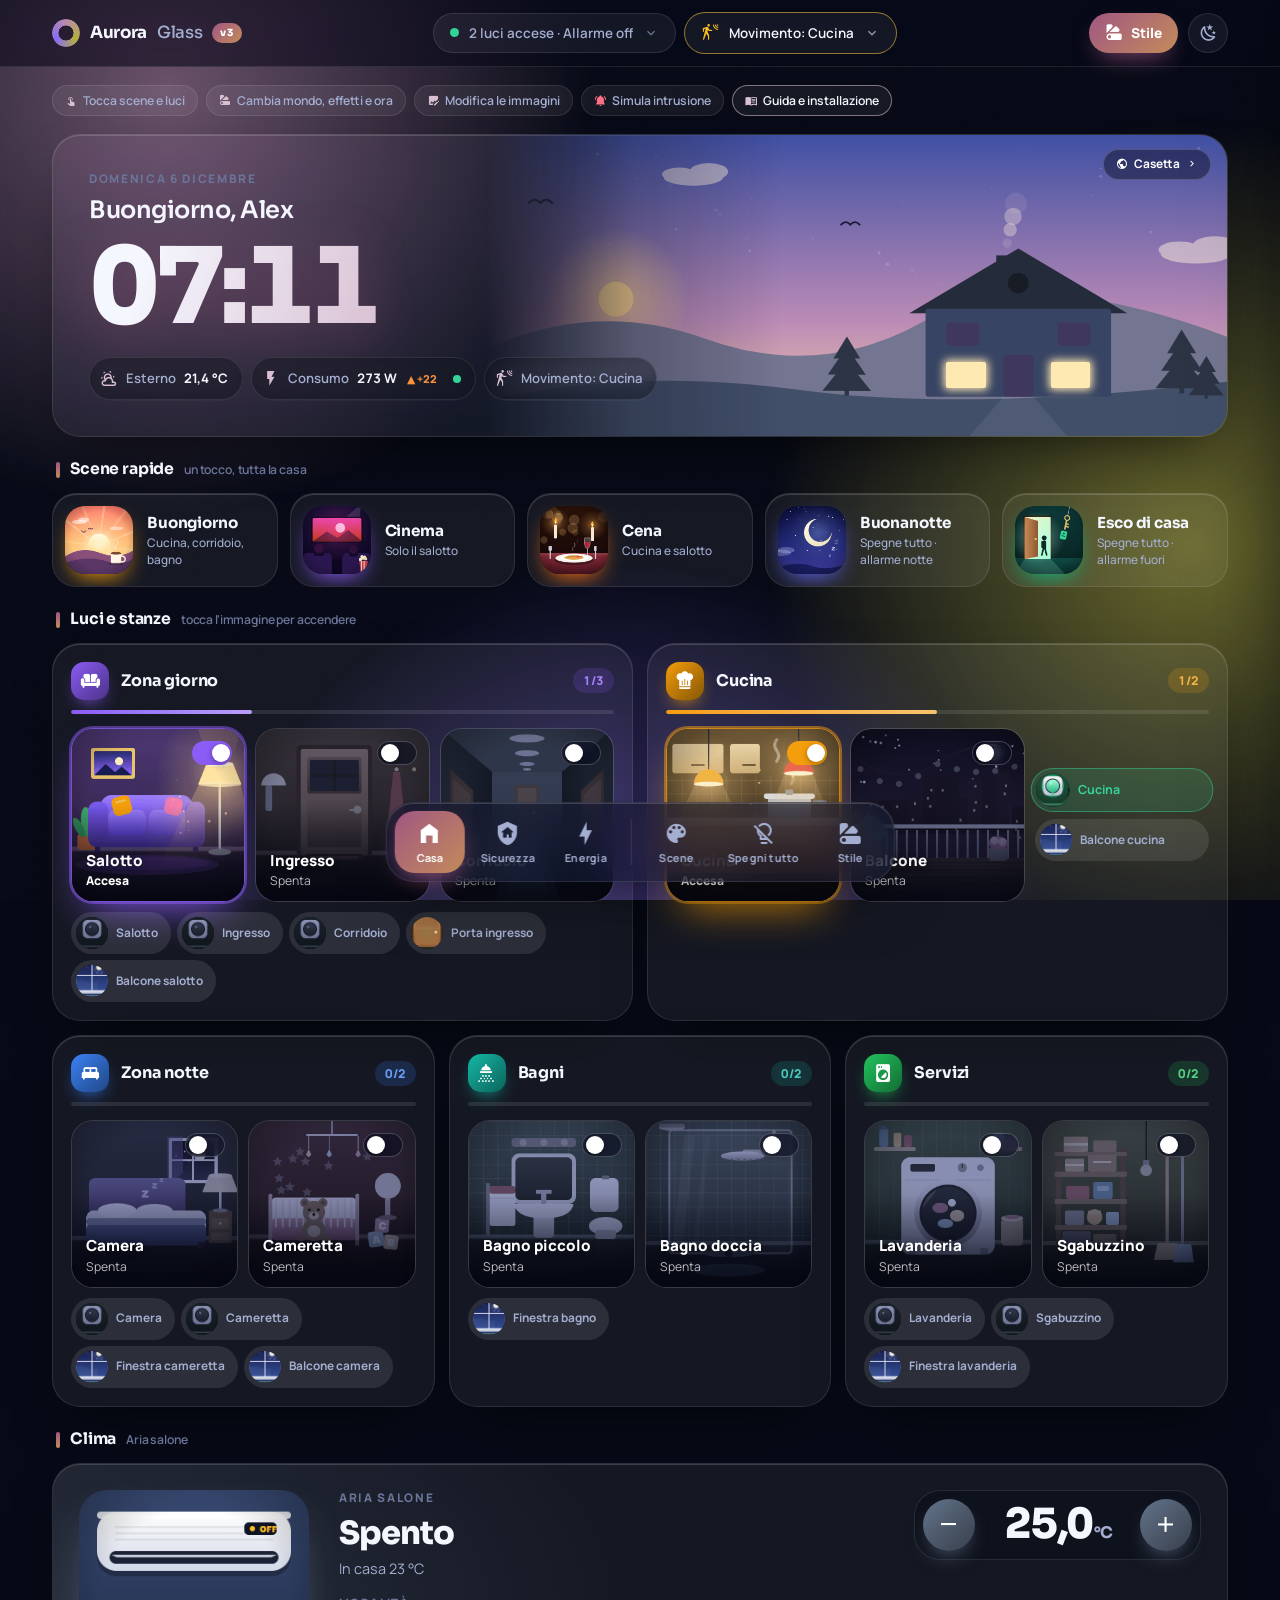
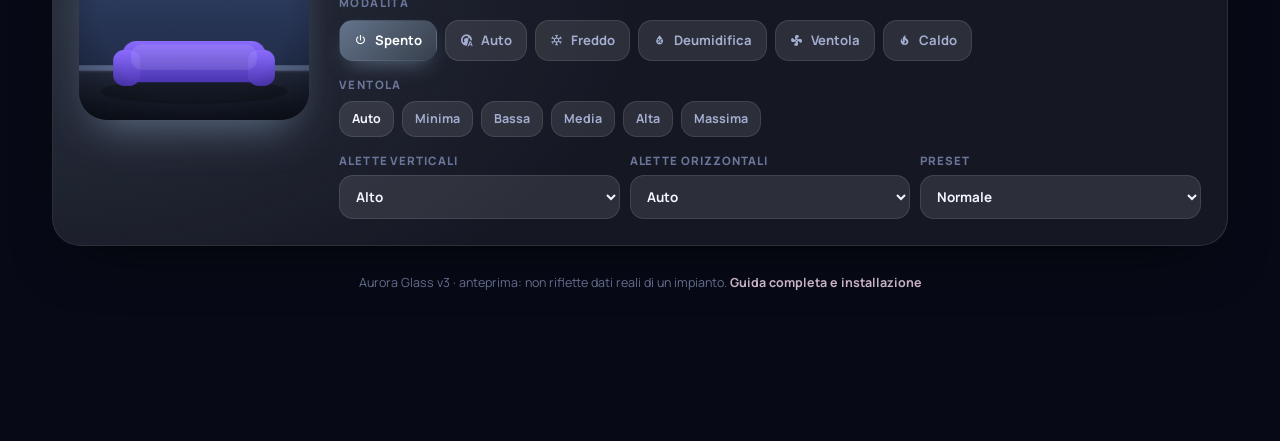
==== src/index.html @ a8429f17 "3.4.0: barra in alto da toccare per luci accese e movimento - "N luci accese" apre l'elenco delle lu" ====
<!doctype html>
<html lang="it" data-theme="dark" data-alarm="off" data-btn="img">
<head>
<meta charset="utf-8">
<meta name="viewport" content="width=device-width, initial-scale=1, viewport-fit=cover">
<title>Aurora Glass v3</title>
<meta name="description" content="Aurora Glass v3: 10 mondi animati, effetti meteo, pulsanti fatti di immagini e GIF che puoi cambiare.">
<link rel="stylesheet" href="assets/fonts/fonts.css">
<link rel="stylesheet" href="assets/fonts/mdi.css">
<style>
/* ==========================================================================
   AURORA GLASS v3 — "Cielo vivo"
   I colori di tutta l'interfaccia vengono dalla palette dell'ora del giorno
   (js/mondi-base.js). I token sono registrati con @property per scivolare.
   ========================================================================== */
@property --b1 { syntax: '<color>'; inherits: true; initial-value: #7C5CFF; }
@property --b2 { syntax: '<color>'; inherits: true; initial-value: #3B82F6; }
@property --b3 { syntax: '<color>'; inherits: true; initial-value: #22D3EE; }
@property --a1 { syntax: '<color>'; inherits: true; initial-value: #7C5CFF; }
@property --a2 { syntax: '<color>'; inherits: true; initial-value: #D946EF; }
@property --win { syntax: '<color>'; inherits: true; initial-value: #FFD27A; }

:root {
  --ease: cubic-bezier(.16, 1, .3, 1);
  --spring: cubic-bezier(.34, 1.56, .64, 1);
  --font-display: 'Sora', 'Manrope', system-ui, sans-serif;
  --font-ui: 'Manrope', system-ui, -apple-system, 'Segoe UI', sans-serif;
  --ok: #34D399; --warn: #FBBF24; --danger: #FB7185;
  --b1: #7C5CFF; --b2: #3B82F6; --b3: #22D3EE; --a1: #7C5CFF; --a2: #D946EF; --win: #FFD27A;
  transition: --b1 1.6s ease, --b2 1.6s ease, --b3 1.6s ease, --a1 1.6s ease, --a2 1.6s ease, --win 1.6s ease;
  color-scheme: dark;
  --bg: #070A16;
  --surface: rgba(255,255,255,.06);
  --surface-2: rgba(255,255,255,.10);
  --surface-solid: #12172D;
  --border: rgba(255,255,255,.10);
  --hi: rgba(255,255,255,.16);
  --text: #F5F7FF; --dim: #A3AED0; --faint: #6B7599;
  --acc-text: color-mix(in srgb, var(--b1) 55%, #fff);
  --blob-o: .55;
  --shadow: 0 24px 60px -26px rgba(0,0,0,.75);
}
:root[data-theme="light"] {
  color-scheme: light;
  --bg: #EDF0FA;
  --surface: rgba(255,255,255,.68); --surface-2: rgba(20,25,60,.07); --surface-solid: #FFFFFF;
  --border: rgba(20,25,60,.10); --hi: rgba(255,255,255,.95);
  --text: #141838; --dim: #55608A; --faint: #8E97B8;
  --acc-text: color-mix(in srgb, var(--a1) 85%, #000);
  --blob-o: .38;
  --shadow: 0 24px 50px -28px rgba(30,40,90,.38);
  --ok: #059669; --warn: #B45309; --danger: #E11D48;
}
:root[data-alarm="alarm"] { --b1: #F43F5E !important; --b2: #EF4444 !important; --b3: #FB923C !important; --a1: #E11D48 !important; --a2: #F97316 !important; }

* { box-sizing: border-box; }
html { scroll-behavior: smooth; }
body { margin: 0; min-height: 100vh; background: var(--bg); color: var(--text); font-family: var(--font-ui); font-size: 16px; line-height: 1.4; -webkit-font-smoothing: antialiased; overflow-x: hidden; }
button { font: inherit; color: inherit; }
.shell { position: relative; isolation: isolate; min-height: var(--shell-min, 100vh); color: var(--text); font-family: var(--font-ui); font-size: 16px; line-height: 1.4; -webkit-font-smoothing: antialiased; }
.scroll { position: var(--sp, static); inset: 0; overflow: var(--so, visible); scroll-behavior: smooth; }
i.mdi { font-style: normal; }
img { -webkit-user-drag: none; user-select: none; }
[hidden] { display: none !important; }
:focus-visible { outline: 2px solid var(--acc-text); outline-offset: 3px; border-radius: 12px; }

/* ---------- sfondo vivo ---------- */
.bg { position: var(--lp, fixed); inset: 0; z-index: -3; overflow: hidden; background: var(--bg); }
.bg i { position: absolute; width: 74vmax; height: 74vmax; border-radius: 50%; opacity: var(--blob-o); will-change: transform; }
.bg .o1 { left: -24vmax; top: -30vmax; background: radial-gradient(circle, var(--b1), transparent 64%); animation: drift1 30s ease-in-out infinite alternate; }
.bg .o2 { right: -30vmax; top: 8vh; background: radial-gradient(circle, var(--b2), transparent 64%); animation: drift2 38s ease-in-out infinite alternate; }
.bg .o3 { left: 12vw; bottom: -44vmax; background: radial-gradient(circle, var(--b3), transparent 64%); animation: drift3 44s ease-in-out infinite alternate; }
@keyframes drift1 { to { transform: translate(14vw, 12vh) scale(1.15); } }
@keyframes drift2 { to { transform: translate(-16vw, 14vh) scale(.9); } }
@keyframes drift3 { to { transform: translate(18vw, -10vh) scale(1.2); } }
.grain { position: var(--lp, fixed); inset: 0; z-index: -1; pointer-events: none; opacity: .08; mix-blend-mode: overlay; background-image: url("data:image/svg+xml;utf8,<svg xmlns='http://www.w3.org/2000/svg' width='160' height='160'><filter id='n'><feTurbulence type='fractalNoise' baseFrequency='.9' numOctaves='2' stitchTiles='stitch'/></filter><rect width='100%' height='100%' filter='url(%23n)'/></svg>"); }
.fx-page { position: var(--lp, fixed); inset: 0; width: 100%; height: 100%; z-index: -2; pointer-events: none; }
:root[data-theme="light"] .fx-page { filter: drop-shadow(0 0 1.5px rgba(30,50,110,.55)); }
.vignette { position: var(--lp, fixed); inset: 0; z-index: 40; pointer-events: none; background: rgba(214,228,255, calc(var(--flash, 0) * .28)); box-shadow: inset 0 0 0 0 transparent; }
:root[data-alarm="alarm"] .vignette { animation: vig 1.1s ease-in-out infinite; }
@keyframes vig { 0%, 100% { box-shadow: inset 0 0 120px 10px rgba(244,63,94,.0); } 50% { box-shadow: inset 0 0 160px 24px rgba(244,63,94,.38); } }

/* ---------- barra superiore ---------- */
.wrap { width: min(1240px, 100%); margin: 0 auto; padding: 0 clamp(14px, 3vw, 32px); }
.topbar { position: sticky; top: 0; z-index: 30; background: color-mix(in srgb, var(--bg) 58%, transparent); backdrop-filter: blur(16px) saturate(1.5); -webkit-backdrop-filter: blur(16px) saturate(1.5); border-bottom: 1px solid var(--border); }
.topbar .wrap { display: flex; align-items: center; gap: 12px; height: 66px; }
.brand { display: flex; align-items: center; gap: 10px; font-family: var(--font-display); font-weight: 700; letter-spacing: -.02em; font-size: 1.05rem; white-space: nowrap; }
.brand em { font-style: normal; font-weight: 500; color: var(--dim); }
.logo { width: 28px; height: 28px; border-radius: 50%; background: conic-gradient(from 0deg, var(--b1), var(--b2), var(--b3), var(--b1)); -webkit-mask: radial-gradient(farthest-side, transparent 52%, #000 55%); mask: radial-gradient(farthest-side, transparent 52%, #000 55%); animation: spin 7s linear infinite; }
@keyframes spin { to { transform: rotate(360deg); } }
.ver { font-size: .62rem; font-weight: 800; letter-spacing: .08em; color: #fff; padding: 3px 8px; border-radius: 99px; background: linear-gradient(135deg, var(--a1), var(--a2)); }
.status { margin: 0 auto; display: flex; align-items: center; gap: 10px; padding: 8px 16px; border-radius: 99px; background: var(--surface); border: 1px solid var(--border); font-size: .84rem; font-weight: 600; color: var(--dim); min-width: 0; }
.status span#status-text { overflow: hidden; text-overflow: ellipsis; white-space: nowrap; }
/* luci accese e movimento: due pulsanti che aprono una finestra con l'elenco */
.status-row { margin: 0 auto; display: flex; align-items: center; gap: 8px; min-width: 0; }
.status-row .status { margin: 0; cursor: pointer; font: inherit; font-size: .84rem; font-weight: 600; color: var(--dim); transition: color .2s, border-color .2s, background .2s, transform .35s var(--spring); }
.status-row .status:hover { color: var(--text); border-color: var(--acc-text); transform: translateY(-1px); }
.status-row .status[aria-expanded="true"] { color: var(--text); border-color: var(--acc-text); background: var(--surface-2); }
.status-row .status span { overflow: hidden; text-overflow: ellipsis; white-space: nowrap; }
.status .st-ico { display: none; font-size: 1.1rem; color: var(--acc-text); }
.status .st-chev { flex: none; font-size: 1rem; opacity: .6; transition: transform .3s var(--ease); }
.status[aria-expanded="true"] .st-chev { transform: rotate(180deg); }
.status .st-count { display: none; min-width: 20px; height: 20px; padding: 0 6px; border-radius: 99px; place-items: center; font-size: .75rem; font-weight: 800; color: #fff; background: linear-gradient(135deg, var(--a1), var(--a2)); }
.st-motion .st-ico { display: inline-flex; }
.st-motion.st-on { border-color: color-mix(in srgb, var(--warn) 50%, var(--border)); color: var(--text); }
.st-motion.st-on .st-ico { color: var(--warn); animation: wiggle 2.4s ease-in-out infinite; }
.st-motion.st-on .st-count { background: var(--warn); color: #1b1300; }
.st-pop { position: absolute; top: calc(100% + 8px); left: 12px; z-index: 45; width: min(380px, calc(100% - 24px)); max-height: min(70vh, 540px); overflow: auto; padding: 14px; border-radius: 24px; background: color-mix(in srgb, var(--surface-solid) 94%, transparent); border: 1px solid var(--border); box-shadow: var(--shadow), inset 0 1px 0 var(--hi); backdrop-filter: blur(18px) saturate(1.4); -webkit-backdrop-filter: blur(18px) saturate(1.4); animation: rise .35s var(--ease) both; }
.st-pop-head { display: flex; align-items: flex-start; justify-content: space-between; gap: 10px; margin: 2px 2px 12px 4px; }
.st-pop-head h3 { margin: 0; font-family: var(--font-display); font-size: 1rem; letter-spacing: -.01em; }
.st-pop-head small { display: block; margin-top: 2px; color: var(--dim); font-size: .78rem; font-weight: 600; }
.st-pop-head .icon-btn { width: 34px; height: 34px; font-size: 1rem; flex: none; }
.st-list { display: grid; gap: 8px; }
.st-item { display: flex; align-items: center; gap: 12px; width: 100%; padding: 8px 8px 8px 8px; border-radius: 18px; border: 1px solid var(--border); background: var(--surface); color: var(--text); font: inherit; text-align: left; cursor: pointer; transition: transform .35s var(--spring), border-color .2s, background .2s, opacity .3s ease; animation: rise .4s var(--ease) both; animation-delay: calc(var(--i, 0) * 45ms); }
.st-item:hover { transform: translateX(3px); border-color: var(--acc-text); }
.st-still .st-item { animation: none; }
.st-item.going { opacity: 0; transform: translateX(28px) scale(.96); pointer-events: none; }
.st-thumb { flex: none; width: 46px; height: 46px; border-radius: 14px; object-fit: cover; box-shadow: 0 8px 18px -10px rgba(0,0,0,.7); }
.st-txt { min-width: 0; flex: 1; }
.st-txt b { display: block; font-size: .9rem; font-weight: 700; overflow: hidden; text-overflow: ellipsis; white-space: nowrap; }
.st-txt small { display: block; margin-top: 1px; color: var(--dim); font-size: .76rem; font-weight: 600; }
.st-act { flex: none; width: 38px; height: 38px; border-radius: 50%; display: grid; place-items: center; font-size: 1.2rem; color: #fff; background: linear-gradient(135deg, var(--a1), var(--a2)); box-shadow: 0 8px 18px -8px var(--a1); transition: transform .3s var(--spring); }
.st-item:hover .st-act { transform: scale(1.1) rotate(-12deg); }
.st-mdot { flex: none; width: 12px; height: 12px; margin: 0 8px 0 6px; border-radius: 50%; background: var(--faint); }
.st-item.on { border-color: color-mix(in srgb, var(--warn) 55%, var(--border)); background: color-mix(in srgb, var(--warn) 12%, var(--surface)); }
.st-item.on .st-mdot { background: var(--warn); animation: st-ping 1.4s ease-out infinite; }
@keyframes st-ping { 0% { box-shadow: 0 0 0 0 color-mix(in srgb, var(--warn) 65%, transparent); } 100% { box-shadow: 0 0 0 10px transparent; } }
.st-item.na { opacity: .6; }
.st-item .st-go { flex: none; color: var(--faint); font-size: 1.1rem; }
.st-empty { display: grid; place-items: center; gap: 6px; padding: 18px 10px; text-align: center; color: var(--dim); font-size: .86rem; font-weight: 600; }
.st-empty i { font-size: 1.8rem; color: var(--acc-text); }
.st-foot { display: flex; flex-wrap: wrap; gap: 8px; margin-top: 12px; }
.st-foot:empty { display: none; }
.st-foot .btn { flex: 1 1 auto; }
.status .dot { width: 9px; height: 9px; border-radius: 50%; background: var(--ok); flex: none; animation: ping2 2.4s ease-in-out infinite; }
:root[data-alarm="armed"] .status .dot { background: var(--warn); }
:root[data-alarm="alarm"] .status .dot { background: var(--danger); animation-duration: 1s; }
@keyframes ping2 { 0% { transform: scale(1); opacity: 1; } 50% { transform: scale(1.35); opacity: .65; } 100% { transform: scale(1); opacity: 1; } }
.top-actions { display: flex; align-items: center; gap: 10px; }

.style-btn { position: relative; display: inline-flex; align-items: center; gap: 8px; padding: 0 16px; height: 40px; border: 0; border-radius: 99px; cursor: pointer; font-weight: 800; font-size: .86rem; color: #fff; background: linear-gradient(135deg, var(--a1), var(--a2)); box-shadow: 0 10px 24px -10px var(--a1); transition: transform .4s var(--spring); overflow: hidden; }
.style-btn i { font-size: 1.15rem; animation: wiggle 3.2s ease-in-out infinite; }
@keyframes wiggle { 0%, 80%, 100% { transform: rotate(0); } 86% { transform: rotate(-16deg) scale(1.15); } 93% { transform: rotate(14deg) scale(1.15); } }
.style-btn::after { content: ""; position: absolute; inset: 0; background: linear-gradient(105deg, transparent 38%, rgba(255,255,255,.35) 50%, transparent 62%); transform: translateX(-130%); animation: shine 4.5s ease-in-out infinite; }
@keyframes shine { 0%, 55% { transform: translateX(-130%); } 80%, 100% { transform: translateX(130%); } }
.style-btn:hover { transform: translateY(-2px) scale(1.04); }
.style-btn:active { transform: scale(.95); }

.phase { display: flex; align-items: center; gap: 10px; padding: 6px 12px 6px 10px; border-radius: 99px; background: var(--surface); border: 1px solid var(--border); font-size: .78rem; font-weight: 700; color: var(--dim); }
.phase i { font-size: 1.15rem; color: var(--acc-text); }
.phase output { min-width: 3.4em; text-align: right; font-variant-numeric: tabular-nums; color: var(--text); }
input.ph[type=range] { -webkit-appearance: none; appearance: none; width: 100%; height: 6px; border-radius: 99px; outline-offset: 6px; background: linear-gradient(90deg, #1b1f4d, #e0678c 28%, #74bffb 45%, #74bffb 62%, #ea580c 78%, #1b1f4d); }
input.ph[type=range]::-webkit-slider-thumb { -webkit-appearance: none; width: 18px; height: 18px; border-radius: 50%; background: #fff; border: 3px solid var(--a1); box-shadow: 0 2px 8px rgba(0,0,0,.4); cursor: grab; transition: transform .2s var(--spring); }
input.ph[type=range]::-webkit-slider-thumb:hover { transform: scale(1.2); }
input.ph[type=range]::-moz-range-thumb { width: 14px; height: 14px; border-radius: 50%; background: #fff; border: 3px solid var(--a1); cursor: grab; }
.icon-btn { width: 40px; height: 40px; border-radius: 50%; display: grid; place-items: center; cursor: pointer; font-size: 1.2rem; background: var(--surface); border: 1px solid var(--border); color: var(--dim); transition: transform .4s var(--spring), color .2s, border-color .2s; }
.icon-btn:hover { color: var(--text); border-color: var(--acc-text); transform: rotate(18deg) scale(1.08); }
.icon-btn:active { transform: scale(.9); }

/* ---------- hints ---------- */
.hints { display: flex; flex-wrap: wrap; align-items: center; gap: 8px; padding-top: 18px; }
.hint { font-size: .76rem; font-weight: 600; color: var(--dim); padding: 6px 12px; border-radius: 99px; background: var(--surface); border: 1px solid var(--border); display: inline-flex; align-items: center; gap: 6px; }
.hint i { color: var(--acc-text); }
.hint.guide { color: var(--text); text-decoration: none; border-color: color-mix(in srgb, var(--acc-text) 55%, transparent); }
.hint.guide:hover { background: color-mix(in srgb, var(--acc-text) 16%, var(--surface)); }
footer.note a { color: var(--acc-text); font-weight: 700; text-decoration: none; }
button.hint { cursor: pointer; transition: transform .3s var(--spring), border-color .2s, color .2s; }
button.hint:hover { color: var(--text); border-color: var(--acc-text); transform: translateY(-2px); }
button.hint.danger:hover { border-color: var(--danger); }
button.hint.danger i { color: var(--danger); }

/* ---------- card ---------- */
main { display: flex; flex-direction: column; gap: 22px; padding: 18px 0 150px; }
.card { position: relative; border-radius: 28px; background: var(--surface); border: 1px solid var(--border); box-shadow: var(--shadow), inset 0 1px 0 var(--hi); backdrop-filter: blur(14px) saturate(1.3); -webkit-backdrop-filter: blur(14px) saturate(1.3); }
@keyframes rise { from { opacity: 0; transform: translateY(18px) scale(.985); } to { opacity: 1; transform: none; } }
.enter > * { animation: rise .7s var(--ease) both; animation-delay: calc(var(--i, 0) * 70ms); }
.sec-title { display: flex; align-items: center; gap: 10px; margin: 0 0 12px 4px; font-family: var(--font-display); font-weight: 700; font-size: .98rem; letter-spacing: -.01em; }
.sec-title small { font-family: var(--font-ui); font-weight: 600; color: var(--faint); font-size: .76rem; }
.sec-title::before { content: ""; width: 4px; height: 16px; border-radius: 4px; background: linear-gradient(var(--a1), var(--a2)); }

/* ---------- hero con il mondo animato ---------- */
.hero { overflow: hidden; min-height: 290px; display: flex; }
.hero-art { position: absolute; right: 0; bottom: 0; height: 100%; aspect-ratio: 640 / 260; z-index: 0;
  -webkit-mask-image: linear-gradient(90deg, transparent 0%, rgba(0,0,0,.7) 20%, #000 40%); mask-image: linear-gradient(90deg, transparent 0%, rgba(0,0,0,.7) 20%, #000 40%); }
.hero-art img { position: absolute; inset: 0; width: 100%; height: 100%; display: block; opacity: 0; transition: opacity 1.1s ease; }
.hero-art img.show { opacity: 1; }
.wglow { position: absolute; border-radius: 2px; background: var(--win); box-shadow: 0 0 9px 2px var(--win); opacity: 0; transition: opacity .6s ease; pointer-events: none; }
.wglow.on { opacity: 1; }
.fx-hero { position: absolute; inset: 0; width: 100%; height: 100%; z-index: 1; pointer-events: none; }
.hero-body { position: relative; z-index: 2; padding: clamp(22px, 3vw, 36px); display: flex; flex-direction: column; justify-content: center; gap: 4px; }
.hero-tag { position: absolute; z-index: 3; right: 16px; top: 14px; display: inline-flex; align-items: center; gap: 6px; padding: 6px 12px; border-radius: 99px; font-size: .74rem; font-weight: 700; color: #fff; background: rgba(8,10,30,.45); backdrop-filter: blur(8px); border: 1px solid rgba(255,255,255,.18); cursor: pointer; transition: transform .35s var(--spring), background .2s; }
.hero-tag:hover { transform: translateY(-2px); background: rgba(8,10,30,.62); }
.eyebrow { margin: 0; font-size: .74rem; font-weight: 800; letter-spacing: .14em; text-transform: uppercase; color: var(--faint); }
.greet { margin: 2px 0 0; font-family: var(--font-display); font-weight: 600; font-size: clamp(1.1rem, 2.2vw, 1.5rem); letter-spacing: -.02em; }
.clock { font-family: var(--font-display); font-weight: 800; line-height: 1; letter-spacing: -.05em; font-variant-numeric: tabular-nums; font-size: clamp(3.6rem, 9vw, 6.6rem); margin: 4px 0 8px; background: linear-gradient(110deg, var(--text) 10%, var(--acc-text) 55%, var(--a2) 100%); -webkit-background-clip: text; background-clip: text; color: transparent; -webkit-text-fill-color: transparent; filter: drop-shadow(0 6px 24px color-mix(in srgb, var(--a1) 35%, transparent)); }
.clock .colon { animation: blink 1s steps(1) infinite; }
@keyframes blink { 50% { opacity: .25; } }
.hero-chips { display: flex; flex-wrap: wrap; gap: 8px; margin-top: 4px; }
.chip { display: inline-flex; align-items: center; gap: 8px; padding: 8px 14px 8px 10px; border-radius: 99px; font-size: .82rem; font-weight: 600; color: var(--dim); background: color-mix(in srgb, var(--bg) 45%, transparent); border: 1px solid var(--border); backdrop-filter: blur(8px); }
.chip i { font-size: 1.1rem; color: var(--acc-text); }
.chip b { color: var(--text); font-weight: 700; }
.chip i.bolt { animation: zap 2.6s ease-in-out infinite; }
@keyframes zap { 0%, 100% { transform: scale(1); } 8% { transform: scale(1.3) rotate(-8deg); } 16% { transform: scale(1); } }

/* ---------- scene rapide (immagini) ---------- */
.scenes { display: grid; grid-template-columns: repeat(5, minmax(0, 1fr)); gap: 12px; }
.scene { --s1: #fff; --s2: #fff; position: relative; overflow: hidden; display: flex; align-items: center; gap: 14px; min-height: 92px; padding: 12px 14px 12px 12px; border-radius: 24px; background: var(--surface); border: 1px solid var(--border); color: var(--text); text-align: left; cursor: pointer; box-shadow: inset 0 1px 0 var(--hi); transition: transform .45s var(--spring), border-color .25s, box-shadow .4s, background .4s; -webkit-tap-highlight-color: transparent; }
.scene::after { content: ""; position: absolute; inset: 0; pointer-events: none; background: linear-gradient(105deg, transparent 38%, rgba(255,255,255,.2) 50%, transparent 62%); transform: translateX(-130%); transition: transform .9s var(--ease); }
.scene:hover { transform: translateY(-4px); border-color: color-mix(in srgb, var(--s1) 60%, transparent); box-shadow: 0 20px 44px -20px var(--s1), inset 0 1px 0 var(--hi); }
.scene:hover::after { transform: translateX(130%); }
.scene:active { transform: scale(.95); transition-duration: .12s; }
.scene .s-img { flex: none; width: 68px; height: 68px; border-radius: 20px; object-fit: cover; box-shadow: 0 10px 22px -8px var(--s1); transition: transform .6s var(--spring); }
.scene .s-ico { display: none; flex: none; width: 48px; height: 48px; border-radius: 16px; place-items: center; font-size: 1.55rem; color: #fff; background: linear-gradient(135deg, var(--s1), var(--s2)); box-shadow: 0 10px 22px -8px var(--s1); }
.scene:hover .s-img { transform: scale(1.08) rotate(-3deg); }
.scene b { display: block; font-family: var(--font-display); font-size: .95rem; font-weight: 700; letter-spacing: -.01em; }
.scene small { display: block; color: var(--dim); font-size: .74rem; font-weight: 500; margin-top: 2px; }
.scene.active { background: linear-gradient(135deg, color-mix(in srgb, var(--s1) 34%, transparent), color-mix(in srgb, var(--s2) 24%, transparent)); border-color: color-mix(in srgb, var(--s1) 70%, transparent); box-shadow: 0 18px 40px -22px var(--s1), inset 0 1px 0 var(--hi); }
.spark { position: var(--lp, fixed); width: 7px; height: 7px; border-radius: 50%; pointer-events: none; z-index: 70; }

/* ---------- stanze e luci (immagini) ---------- */
.rooms { display: grid; grid-template-columns: repeat(6, minmax(0, 1fr)); gap: 14px; }
.room { --room: #8B5CF6; padding: 18px; display: flex; flex-direction: column; gap: 14px; overflow: hidden; }
.room.w3 { grid-column: span 3; } .room.w2 { grid-column: span 2; }
.room-head { display: flex; align-items: center; gap: 12px; position: relative; }
.r-ico { width: 38px; height: 38px; border-radius: 13px; display: grid; place-items: center; font-size: 1.3rem; color: #fff; background: linear-gradient(135deg, var(--room), color-mix(in srgb, var(--room) 55%, #000)); box-shadow: 0 8px 18px -8px var(--room); }
.room-head h3 { margin: 0; font-family: var(--font-display); font-size: 1rem; font-weight: 700; letter-spacing: -.01em; }
.room-head .count { margin-left: auto; font-size: .76rem; font-weight: 800; padding: 4px 10px; border-radius: 99px; background: color-mix(in srgb, var(--room) 18%, transparent); color: color-mix(in srgb, var(--room) 75%, var(--text)); font-variant-numeric: tabular-nums; }
.bar { height: 4px; border-radius: 4px; background: var(--surface-2); overflow: hidden; margin-top: -4px; }
.bar i { display: block; height: 100%; width: 0; border-radius: 4px; background: linear-gradient(90deg, var(--room), color-mix(in srgb, var(--room) 60%, #fff)); transition: width .7s var(--ease); }
.room-body { display: grid; gap: 10px; align-content: start; }
.w3 .room-body { grid-template-columns: repeat(3, minmax(0, 1fr)); }
.w2 .room-body { grid-template-columns: repeat(2, minmax(0, 1fr)); }

.orb { position: relative; overflow: hidden; aspect-ratio: 1 / 1; padding: 0; border-radius: 22px; text-align: left; cursor: pointer; background: var(--surface); border: 1px solid var(--border); color: #fff; transition: transform .45s var(--spring), border-color .45s, box-shadow .45s; -webkit-tap-highlight-color: transparent; }
.orb .o-img { position: absolute; inset: 0; width: 100%; height: 100%; object-fit: cover; transition: transform .7s var(--ease); }
.orb:hover { transform: translateY(-3px); border-color: color-mix(in srgb, var(--room) 60%, var(--border)); }
.orb:hover .o-img { transform: scale(1.06); }
.orb:active { transform: scale(.94); transition-duration: .1s; }
.orb.pop { animation: pop .55s var(--spring); }
@keyframes pop { 0% { transform: scale(1); } 35% { transform: scale(.92); } 70% { transform: scale(1.05); } 100% { transform: scale(1); } }
.o-shade { position: absolute; inset: auto 0 0 0; height: 56%; background: linear-gradient(to top, rgba(4,6,18,.86), transparent); pointer-events: none; }
.o-ico { display: none; position: relative; width: 46px; height: 46px; border-radius: 15px; place-items: center; font-size: 1.6rem; background: var(--surface-2); color: var(--dim); transition: background .4s, color .4s; }
.o-txt { position: absolute; left: 14px; right: 14px; bottom: 12px; display: flex; flex-direction: column; z-index: 2; }
.o-name { font-weight: 800; font-size: .95rem; text-shadow: 0 1px 6px rgba(0,0,0,.5); }
.o-state { font-size: .76rem; color: rgba(255,255,255,.72); margin-top: 1px; }
.orb .sw { position: absolute; top: 12px; right: 12px; width: 40px; height: 24px; border-radius: 99px; background: rgba(8,10,30,.55); border: 1px solid rgba(255,255,255,.22); backdrop-filter: blur(6px); transition: background .35s; z-index: 2; }
.orb .sw::after { content: ""; position: absolute; top: 2px; left: 3px; width: 18px; height: 18px; border-radius: 50%; background: #fff; box-shadow: 0 2px 6px rgba(0,0,0,.35); transition: transform .5s var(--spring); }
.orb[aria-pressed="true"] { border-color: color-mix(in srgb, var(--room) 80%, transparent); box-shadow: 0 0 0 2px color-mix(in srgb, var(--room) 50%, transparent), 0 20px 40px -18px var(--room); }
.orb[aria-pressed="true"] .o-state { color: #fff; font-weight: 800; }
.orb[aria-pressed="true"] .sw { background: var(--room); border-color: transparent; }
.orb[aria-pressed="true"] .sw::after { transform: translateX(16px); }

.sensors { display: flex; flex-wrap: wrap; gap: 6px; }
.tsens .t-ph { width: 32px; height: 32px; border-radius: 50%; display: grid; place-items: center; flex: none; color: #fff; font-size: 1rem; background: color-mix(in srgb, #22C55E 40%, #0b1020); }
.tsens[data-lvl="cold"] .t-ph { background: color-mix(in srgb, #38BDF8 50%, #0b1020); }
.tsens[data-lvl="warm"] .t-ph { background: color-mix(in srgb, #F97316 55%, #0b1020); }
.tsens .t-ph i { display: inline-block; margin: 0; font-size: 1rem; }
.tsens b { color: var(--text); font-weight: 800; font-variant-numeric: tabular-nums; }
.room.nolights .count, .room.nolights .bar { display: none; }
.rooms.auto { display: flex; flex-wrap: wrap; }
.rooms.auto .room { flex: var(--n, 2) 1 calc(var(--n, 2) * 170px); min-width: min(100%, 290px); }
.rooms.auto .room-body { grid-template-columns: repeat(var(--n, 2), minmax(0, 1fr)); }
.rooms.auto .sensors.strip { grid-column: 1 / -1; }
.rooms { grid-auto-flow: row dense; }
.w3 .sensors.strip, .w2 .sensors.strip { grid-column: 1 / -1; }
.sens { display: inline-flex; align-items: center; gap: 8px; padding: 4px 12px 4px 4px; border-radius: 99px; font-size: .74rem; font-weight: 700; color: var(--dim); background: var(--surface-2); border: 1px solid transparent; transition: background .3s, color .3s, border-color .3s, transform .35s var(--spring); position: relative; }
.sens .s-ph { position: relative; width: 32px; height: 32px; border-radius: 50%; overflow: hidden; flex: none; background: #0b1020; }
.sens .s-ph img { position: absolute; inset: 0; width: 100%; height: 100%; object-fit: cover; transform: scale(1.75); }
.sens > i { display: none; font-size: .95rem; margin-left: 6px; }
.sens.active { color: var(--ok); background: color-mix(in srgb, var(--ok) 15%, transparent); border-color: color-mix(in srgb, var(--ok) 45%, transparent); transform: scale(1.05); }
.sens-cell { display: flex; flex-direction: column; gap: 8px; justify-content: center; }

/* ---------- sicurezza ---------- */
.alert { display: flex; align-items: center; gap: 14px; padding: 14px 18px; border-radius: 22px; color: #fff; font-weight: 700; background: linear-gradient(100deg, #E11D48, #F97316); box-shadow: 0 16px 40px -14px #E11D48; animation: rise .5s var(--spring) both; }
.alert i { font-size: 1.6rem; animation: shake .7s ease-in-out infinite; }
@keyframes shake { 0%, 100% { transform: rotate(0); } 25% { transform: rotate(-12deg); } 75% { transform: rotate(12deg); } }
.alert span { flex: 1; }
.alert button { border: 0; border-radius: 14px; padding: 10px 16px; font-weight: 800; cursor: pointer; background: #fff; color: #BE123C; transition: transform .3s var(--spring); }
.alert button:hover { transform: scale(1.06); }
.alarm { --al: var(--ok); display: grid; grid-template-columns: auto 1fr auto; align-items: center; gap: clamp(18px, 3vw, 34px); padding: clamp(20px, 3vw, 30px); overflow: hidden; transition: border-color .6s; }
.alarm[data-state="armed"] { --al: var(--warn); }
.alarm[data-state="alarm"] { --al: var(--danger); border-color: color-mix(in srgb, var(--danger) 70%, transparent); }
.alarm::before { content: ""; position: absolute; inset: 0; pointer-events: none; background: radial-gradient(90% 140% at 0% 50%, color-mix(in srgb, var(--al) 26%, transparent), transparent 62%); transition: background .6s; }
.shield { position: relative; width: 132px; height: 132px; border-radius: 30px; overflow: hidden; box-shadow: 0 18px 40px -14px var(--al); cursor: default; }
.shield img { width: 100%; height: 100%; object-fit: cover; display: block; }
.alarm-txt { position: relative; min-width: 0; }
.alarm-txt .eyebrow { color: var(--dim); }
.alarm-txt h2 { margin: 4px 0 6px; font-family: var(--font-display); font-weight: 800; font-size: clamp(1.5rem, 3.4vw, 2.3rem); letter-spacing: -.03em; }
.alarm-txt p.d { margin: 0; color: var(--dim); font-size: .92rem; max-width: 46ch; }
.seg { position: relative; display: flex; padding: 5px; border-radius: 20px; background: color-mix(in srgb, var(--bg) 40%, transparent); border: 1px solid var(--border); }
.seg-pill { position: absolute; top: 5px; bottom: 5px; left: 5px; width: 90px; border-radius: 15px; background: linear-gradient(135deg, var(--al), color-mix(in srgb, var(--al) 55%, #000)); box-shadow: 0 8px 20px -8px var(--al); transition: transform .55s var(--spring), width .55s var(--spring), opacity .3s, background .5s; }
.seg button { position: relative; z-index: 1; border: 0; background: transparent; padding: 14px 20px; border-radius: 15px; font-weight: 700; font-size: .88rem; color: var(--dim); cursor: pointer; transition: color .25s; white-space: nowrap; }
.seg button[aria-pressed="true"] { color: #fff; }
.seg button:not([aria-pressed="true"]):hover { color: var(--text); }
.grid2 { display: grid; grid-template-columns: 1fr 1fr; gap: 14px; }
.grid2:has(> .panel[hidden]) { grid-template-columns: 1fr; }
.panel { padding: 20px; }
.panel h3 { margin: 0 0 4px; font-family: var(--font-display); font-size: 1rem; font-weight: 700; display: flex; align-items: center; gap: 8px; }
.panel .sub { margin: 0 0 14px; color: var(--dim); font-size: .82rem; }
.tiles { display: grid; grid-template-columns: repeat(auto-fill, minmax(104px, 1fr)); gap: 10px; }
.stile { position: relative; overflow: hidden; display: flex; flex-direction: column; border: 1px solid var(--border); border-radius: 20px; padding: 0; background: var(--surface-2); color: var(--text); cursor: pointer; text-align: left; transition: transform .4s var(--spring), border-color .3s, box-shadow .3s; }
.stile .st-img { width: 100%; aspect-ratio: 1 / 1; object-fit: cover; display: block; }
.stile .st-ico { display: none; margin: 10px 0 0 10px; font-size: 1.5rem; color: var(--dim); }
.stile .st-txt { padding: 8px 10px 10px; display: flex; flex-direction: column; }
.stile .st-name { font-weight: 800; font-size: .8rem; }
.stile .st-state { font-size: .7rem; color: var(--dim); font-weight: 600; }
.stile:hover { transform: translateY(-3px); }
.stile.active, .stile.open { border-color: color-mix(in srgb, var(--ok) 60%, transparent); box-shadow: 0 14px 30px -16px var(--ok); }
.stile.active .st-state { color: var(--ok); }
.stile.open { border-color: color-mix(in srgb, var(--warn) 65%, transparent); box-shadow: 0 14px 30px -16px var(--warn); }
.stile.open .st-state { color: var(--warn); }
.cams { display: grid; grid-template-columns: 1fr 1fr; gap: 14px; }
.cam { padding: 14px; display: flex; flex-direction: column; gap: 10px; }
.cam h4 { margin: 2px 4px 0; font-family: var(--font-display); font-size: .92rem; font-weight: 700; }
.feed { position: relative; overflow: hidden; border-radius: 20px; aspect-ratio: 16 / 8.5; background: repeating-linear-gradient(0deg, rgba(255,255,255,.04) 0 1px, transparent 1px 4px), radial-gradient(120% 90% at 30% 20%, color-mix(in srgb, var(--b1) 60%, #10142e), transparent 70%), linear-gradient(135deg, #141a3a, color-mix(in srgb, var(--b3) 40%, #0b0f24)); }
.feed::before { content: ""; position: absolute; inset: -20% -60%; background: linear-gradient(115deg, transparent 42%, rgba(255,255,255,.14) 50%, transparent 58%); animation: sweep 6s ease-in-out infinite; }
@keyframes sweep { 0%, 100% { transform: translateX(-40%); } 50% { transform: translateX(40%); } }
.live { position: absolute; top: 12px; left: 12px; display: flex; align-items: center; gap: 7px; padding: 4px 10px; border-radius: 99px; background: rgba(0,0,0,.4); color: #fff; font-size: .66rem; font-weight: 800; letter-spacing: .08em; }
.live::before { content: ""; width: 7px; height: 7px; border-radius: 50%; background: #FF4D6A; animation: ping2 1.4s ease-in-out infinite; }
.stamp { position: absolute; right: 12px; bottom: 10px; color: rgba(255,255,255,.8); font-size: .7rem; font-weight: 700; font-variant-numeric: tabular-nums; text-shadow: 0 1px 4px rgba(0,0,0,.6); }

/* ---------- modalità compatta (solo icone) ---------- */
:root[data-btn="compact"] .scene .s-img, :root[data-btn="compact"] .orb .o-img, :root[data-btn="compact"] .o-shade, :root[data-btn="compact"] .sens .s-ph, :root[data-btn="compact"] .stile .st-img { display: none; }
:root[data-btn="compact"] .scene .s-ico, :root[data-btn="compact"] .o-ico, :root[data-btn="compact"] .stile .st-ico { display: grid; }
:root[data-btn="compact"] .sens > i { display: inline-block; }
:root[data-btn="compact"] .sens { padding: 6px 12px; }
:root[data-btn="compact"] .orb { aspect-ratio: auto; min-height: 112px; padding: 14px; display: flex; flex-direction: column; justify-content: space-between; color: var(--text); }
:root[data-btn="compact"] .o-txt { position: static; }
:root[data-btn="compact"] .o-name { text-shadow: none; }
:root[data-btn="compact"] .o-state { color: var(--dim); }
:root[data-btn="compact"] .orb[aria-pressed="true"] { background: linear-gradient(160deg, color-mix(in srgb, var(--room) 26%, transparent), color-mix(in srgb, var(--room) 6%, transparent)); }
:root[data-btn="compact"] .orb[aria-pressed="true"] .o-ico { background: var(--room); color: #fff; }
:root[data-btn="compact"] .orb[aria-pressed="true"] .o-state { color: color-mix(in srgb, var(--room) 70%, var(--text)); }

/* ---------- dock ---------- */
.dock { position: var(--lp, fixed); left: 50%; bottom: max(18px, env(safe-area-inset-bottom)); transform: translateX(-50%); z-index: 35; display: flex; align-items: flex-end; gap: 6px; padding: 8px; border-radius: 28px; background: color-mix(in srgb, var(--surface-solid) 62%, transparent); border: 1px solid var(--border); backdrop-filter: blur(22px) saturate(1.6); -webkit-backdrop-filter: blur(22px) saturate(1.6); box-shadow: 0 24px 60px -16px rgba(0,0,0,.6), inset 0 1px 0 var(--hi); }
.dock button { position: relative; display: flex; flex-direction: column; align-items: center; gap: 3px; min-width: 70px; padding: 10px 10px 8px; border: 0; border-radius: 20px; background: transparent; color: var(--dim); cursor: pointer; transform-origin: bottom center; transition: transform .4s var(--spring), color .2s, background .3s; -webkit-tap-highlight-color: transparent; }
.dock button i { font-size: 1.6rem; line-height: 1; }
.dock button span { font-size: .68rem; font-weight: 700; letter-spacing: .02em; white-space: nowrap; }
.dock button:hover { transform: translateY(-8px) scale(1.18); color: var(--text); }
.dock button:hover + button, .dock button:has(+ button:hover) { transform: translateY(-3px) scale(1.07); }
.dock button:active { transform: translateY(-2px) scale(.95); transition-duration: .1s; }
.dock button[aria-current="page"] { color: #fff; background: linear-gradient(135deg, var(--a1), var(--a2)); box-shadow: 0 10px 24px -8px var(--a1); }
.dock .sep { width: 1px; align-self: stretch; margin: 8px 4px; background: var(--border); }
.toast { position: var(--lp, fixed); left: 50%; bottom: 128px; z-index: 80; transform: translate(-50%, 24px) scale(.96); opacity: 0; pointer-events: none; display: flex; align-items: center; gap: 10px; padding: 12px 18px; border-radius: 99px; font-weight: 700; font-size: .88rem; background: var(--surface-solid); border: 1px solid var(--border); box-shadow: 0 18px 40px -12px rgba(0,0,0,.55); transition: transform .5s var(--spring), opacity .3s; max-width: calc(100vw - 28px); }
.toast.show { transform: translate(-50%, 0) scale(1); opacity: 1; }
.toast i { font-size: 1.25rem; color: var(--ok); }
footer.note { text-align: center; color: var(--faint); font-size: .78rem; padding: 6px 0 0; }

/* ---------- pannello Stile ---------- */
.scrim { position: var(--lp, fixed); inset: 0; z-index: 50; background: rgba(4,6,18,.5); backdrop-filter: blur(3px); opacity: 0; pointer-events: none; transition: opacity .4s ease; }
.scrim.open { opacity: 1; pointer-events: auto; }
.drawer { position: var(--lp, fixed); top: 0; right: 0; bottom: 0; z-index: 55; width: min(430px, 100vw); display: flex; flex-direction: column; background: color-mix(in srgb, var(--surface-solid) 86%, transparent); backdrop-filter: blur(26px) saturate(1.5); -webkit-backdrop-filter: blur(26px) saturate(1.5); border-left: 1px solid var(--border); box-shadow: -30px 0 80px -30px rgba(0,0,0,.6); transform: translateX(104%); transition: transform .6s var(--ease); }
.drawer.open { transform: none; }
.dr-head { display: flex; align-items: center; gap: 12px; padding: 18px 20px 12px; }
.dr-head h2 { margin: 0; font-family: var(--font-display); font-size: 1.15rem; font-weight: 800; letter-spacing: -.02em; flex: 1; }
.dr-body { flex: 1; overflow-y: auto; padding: 4px 20px 26px; display: flex; flex-direction: column; gap: 22px; }
.dr-sec h3 { margin: 0 0 10px; font-family: var(--font-display); font-size: .85rem; letter-spacing: .02em; display: flex; align-items: center; gap: 8px; }
.dr-sec h3 small { font-family: var(--font-ui); font-weight: 600; color: var(--faint); }
.worlds { display: grid; grid-template-columns: 1fr 1fr; gap: 10px; }
.wcard { position: relative; overflow: hidden; padding: 0; border: 2px solid transparent; border-radius: 18px; background: var(--surface-2); cursor: pointer; text-align: left; transition: transform .4s var(--spring), border-color .3s, box-shadow .3s; }
.wcard img { display: block; width: 100%; aspect-ratio: 640 / 260; object-fit: cover; }
.wcard span { position: absolute; left: 0; right: 0; bottom: 0; padding: 18px 10px 8px; font-weight: 800; font-size: .8rem; color: #fff; background: linear-gradient(to top, rgba(4,6,18,.8), transparent); display: flex; align-items: center; gap: 6px; }
.wcard:hover { transform: translateY(-3px) scale(1.02); }
.wcard.sel { border-color: var(--acc-text); box-shadow: 0 12px 30px -12px var(--a1); }
.wcard.sel::after { content: "\2713"; font-weight: 900; position: absolute; top: 8px; right: 8px; width: 24px; height: 24px; display: grid; place-items: center; border-radius: 50%; background: linear-gradient(135deg, var(--a1), var(--a2)); color: #fff; font-size: 1rem; }
.fxgrid { display: grid; grid-template-columns: repeat(3, 1fr); gap: 8px; }
.fxchip { display: flex; flex-direction: column; align-items: center; gap: 4px; padding: 12px 6px 10px; border: 1px solid var(--border); border-radius: 16px; background: var(--surface-2); color: var(--dim); font-size: .72rem; font-weight: 700; cursor: pointer; text-align: center; transition: transform .35s var(--spring), border-color .25s, background .25s, color .25s; }
.fxchip i { font-size: 1.5rem; }
.fxchip:hover { transform: translateY(-2px); color: var(--text); }
.fxchip.sel { color: #fff; background: linear-gradient(135deg, var(--a1), var(--a2)); border-color: transparent; box-shadow: 0 10px 22px -10px var(--a1); }
.row { display: flex; align-items: center; gap: 12px; padding: 10px 12px; border-radius: 16px; background: var(--surface-2); font-size: .84rem; font-weight: 700; }
.row small { display: block; font-weight: 500; color: var(--dim); font-size: .72rem; }
.row .grow { flex: 1; }
.toggle { position: relative; width: 44px; height: 26px; border-radius: 99px; border: 0; background: rgba(120,130,170,.35); cursor: pointer; flex: none; transition: background .3s; }
.toggle::after { content: ""; position: absolute; top: 3px; left: 3px; width: 20px; height: 20px; border-radius: 50%; background: #fff; box-shadow: 0 2px 6px rgba(0,0,0,.35); transition: transform .45s var(--spring); }
.toggle[aria-pressed="true"] { background: linear-gradient(135deg, var(--a1), var(--a2)); }
.toggle[aria-pressed="true"]::after { transform: translateX(18px); }
.segm { display: flex; padding: 4px; border-radius: 14px; background: var(--surface-2); gap: 2px; }
.segm button { flex: 1; border: 0; background: transparent; padding: 9px 10px; border-radius: 11px; font-weight: 700; font-size: .8rem; color: var(--dim); cursor: pointer; transition: background .3s, color .3s; }
.segm button[aria-pressed="true"] { color: #fff; background: linear-gradient(135deg, var(--a1), var(--a2)); }
.btn { display: inline-flex; align-items: center; justify-content: center; gap: 8px; border: 0; border-radius: 14px; padding: 12px 16px; font-weight: 800; font-size: .86rem; cursor: pointer; color: #fff; background: linear-gradient(135deg, var(--a1), var(--a2)); transition: transform .35s var(--spring); }
.btn:hover { transform: translateY(-2px); } .btn:active { transform: scale(.96); }
.btn.ghost { color: var(--text); background: var(--surface-2); border: 1px solid var(--border); }
.btn.wide { width: 100%; }

/* ---------- modalità modifica + editor immagini ---------- */
.edit-banner { position: sticky; top: 66px; z-index: 29; }
.edit-banner .wrap { padding-top: 10px; }
.edit-banner .in { display: flex; align-items: center; gap: 12px; padding: 10px 14px; border-radius: 18px; font-weight: 700; font-size: .86rem; color: #fff; background: linear-gradient(100deg, var(--a1), var(--a2)); box-shadow: 0 14px 30px -14px var(--a1); animation: rise .5s var(--spring) both; }
.edit-banner .in i { font-size: 1.3rem; }
.edit-banner .in span { flex: 1; }
.edit-banner .in button { border: 0; border-radius: 12px; padding: 8px 14px; font-weight: 800; cursor: pointer; background: #fff; color: #1b1740; }
.edit-badge { display: none; position: absolute; top: 8px; left: 8px; width: 28px; height: 28px; border-radius: 50%; place-items: center; font-size: .95rem; color: #fff; z-index: 6; background: linear-gradient(135deg, var(--a1), var(--a2)); box-shadow: 0 6px 14px -4px var(--a1); animation: pulse-b 1.6s ease-in-out infinite; pointer-events: none; }
@keyframes pulse-b { 50% { transform: scale(1.14); } }
:root[data-edit="1"] [data-img] { outline: 2px dashed color-mix(in srgb, var(--acc-text) 80%, transparent); outline-offset: 2px; cursor: copy !important; }
:root[data-edit="1"] .edit-badge { display: grid; }
:root[data-edit="1"] .sens .edit-badge { top: -6px; left: -6px; width: 20px; height: 20px; font-size: .7rem; }
:root[data-edit="1"] .shield { cursor: copy; }
.modal { position: var(--lp, fixed); inset: 0; z-index: 90; display: grid; place-items: center; padding: 16px; background: rgba(4,6,18,.6); backdrop-filter: blur(6px); opacity: 0; pointer-events: none; transition: opacity .35s; }
.modal.open { opacity: 1; pointer-events: auto; }
.mcard { width: min(820px, 100%); max-height: calc(100vh - 32px); overflow: auto; border-radius: 28px; background: color-mix(in srgb, var(--surface-solid) 94%, transparent); border: 1px solid var(--border); box-shadow: 0 40px 100px -30px rgba(0,0,0,.7); padding: 22px; display: flex; flex-direction: column; gap: 18px; transform: translateY(24px) scale(.97); transition: transform .5s var(--spring); }
.modal.open .mcard { transform: none; }
.mhead { display: flex; align-items: center; gap: 12px; }
.mhead h2 { margin: 0; font-family: var(--font-display); font-size: 1.1rem; font-weight: 800; flex: 1; letter-spacing: -.02em; }
.mhead small { display: block; font-family: var(--font-ui); font-weight: 600; color: var(--dim); font-size: .78rem; margin-top: 2px; }
.slots { display: grid; grid-template-columns: 1fr 1fr; gap: 14px; }
.slots.one { grid-template-columns: minmax(0, 260px); justify-content: center; }
.slot { display: flex; flex-direction: column; gap: 8px; }
.slot h4 { margin: 0; font-size: .78rem; letter-spacing: .1em; text-transform: uppercase; color: var(--faint); font-weight: 800; }
.drop { position: relative; aspect-ratio: 1 / 1; max-height: 230px; width: 100%; border-radius: 22px; overflow: hidden; border: 2px dashed var(--border); background: var(--surface-2); display: grid; place-items: center; cursor: pointer; transition: border-color .25s, transform .3s var(--spring); }
.drop:hover, .drop.over { border-color: var(--acc-text); transform: scale(1.02); }
.drop img { position: absolute; inset: 0; width: 100%; height: 100%; object-fit: cover; }
.drop .hintt { position: absolute; left: 0; right: 0; bottom: 0; padding: 22px 10px 10px; text-align: center; font-size: .74rem; font-weight: 700; color: #fff; background: linear-gradient(to top, rgba(4,6,18,.82), transparent); }
.drop input { display: none; }
.libtabs { display: flex; gap: 6px; flex-wrap: wrap; }
.libtabs button { border: 1px solid var(--border); background: var(--surface-2); color: var(--dim); border-radius: 99px; padding: 6px 14px; font-weight: 700; font-size: .78rem; cursor: pointer; }
.libtabs button[aria-pressed="true"] { color: #fff; background: linear-gradient(135deg, var(--a1), var(--a2)); border-color: transparent; }
.lib { display: grid; grid-template-columns: repeat(auto-fill, minmax(84px, 1fr)); gap: 8px; }
.lib button { padding: 0; border: 2px solid transparent; border-radius: 16px; overflow: hidden; background: var(--surface-2); cursor: pointer; transition: transform .3s var(--spring), border-color .25s; position: relative; }
.lib button:hover { transform: scale(1.06); border-color: var(--acc-text); }
.lib img { display: block; width: 100%; aspect-ratio: 1 / 1; object-fit: cover; }
.lib span { position: absolute; left: 0; right: 0; bottom: 0; padding: 12px 4px 4px; font-size: .62rem; font-weight: 800; color: #fff; text-align: center; background: linear-gradient(to top, rgba(4,6,18,.8), transparent); }
.mfoot { display: flex; gap: 10px; justify-content: space-between; flex-wrap: wrap; }
.note-sm { font-size: .76rem; color: var(--dim); margin: 0; }

/* ---------- dati reali (Home Assistant) ---------- */
:root[data-live] [data-demo] { display: none !important; }
.sens.na, .stile.na, .orb.na { opacity: .5; }
.sens.na .s-ph, .stile.na .st-img { filter: grayscale(1); }
.drow { display: flex; align-items: center; gap: 12px; padding: 10px 14px; border-radius: 16px; background: var(--surface-2); }
.drow i { font-size: 1.3rem; color: var(--acc-text); }
.drow output { min-width: 3.2em; text-align: right; font-weight: 800; font-variant-numeric: tabular-nums; font-size: .86rem; }
.code-in { width: 100%; padding: 14px 16px; border-radius: 16px; border: 1px solid var(--border); background: var(--surface-2); color: var(--text); font: inherit; font-size: 1.4rem; letter-spacing: .4em; text-align: center; }
.cam .feed-live { border-radius: 20px; overflow: hidden; background: #0b0f24; min-height: 120px; }
.cam .feed-live > * { display: block; }
.cam .feed-live ha-card { border-radius: 0; box-shadow: none; }
.cam-na { display: grid; place-items: center; align-content: center; gap: 8px; aspect-ratio: 16 / 8.5; color: var(--dim); font-weight: 700; font-size: .82rem; text-align: center; cursor: pointer; background: linear-gradient(135deg, color-mix(in srgb, var(--b1) 22%, #0b0f24), #0b0f24); }
.cam-na i { font-size: 2.2rem; color: var(--acc-text); }

/* ---------- indicatore "in tempo reale" ---------- */
.livedot { display: inline-block; width: 8px; height: 8px; border-radius: 50%; margin-left: 8px; vertical-align: middle; background: #34D399; box-shadow: 0 0 0 0 rgba(52,211,153,.7); animation: livep 1.8s ease-out infinite; flex: none; }
.eyebrow .livedot { margin: 0 8px 0 0; }
@keyframes livep { 0% { box-shadow: 0 0 0 0 rgba(52,211,153,.7); } 70%, 100% { box-shadow: 0 0 0 9px rgba(52,211,153,0); } }
.pdelta { font-size: .68rem; font-weight: 800; margin-left: 2px; opacity: 0; transition: opacity .5s; font-variant-numeric: tabular-nums; }
.pdelta.up { color: #FB923C; opacity: 1; } .pdelta.dn { color: #34D399; opacity: 1; }
#power-val, #en-num { font-variant-numeric: tabular-nums; }
#en-age { font-weight: 700; letter-spacing: 0; text-transform: none; color: var(--faint); }

/* ---------- energia ---------- */
.en-top { display: grid; grid-template-columns: minmax(0, 1fr) minmax(0, 1.25fr); gap: 14px; }
.en-hero { --lc: #34D399; display: flex; align-items: center; gap: 18px; padding: 22px; overflow: hidden; }
.en-hero[data-lvl="mid"] { --lc: #FBBF24; } .en-hero[data-lvl="high"] { --lc: #FB923C; } .en-hero[data-lvl="crit"] { --lc: #F43F5E; } .en-hero.na { opacity: .6; }
.en-hero::before { content: ""; position: absolute; inset: 0; pointer-events: none; background: radial-gradient(70% 120% at 0% 50%, color-mix(in srgb, var(--lc) 22%, transparent), transparent 62%); transition: background .8s; }
.en-gauge { position: relative; flex: none; width: 210px; height: 190px; }
.gsvg { width: 100%; height: 100%; display: block; overflow: visible; }
.g-track { fill: none; stroke: var(--surface-2); stroke-width: 15; stroke-linecap: round; }
.g-val { fill: none; stroke: url(#engrad); stroke-width: 15; stroke-linecap: round; transition: stroke-dasharray 1s var(--ease); }
.g-glow { opacity: .55; }
.g-center { position: absolute; inset: 0; display: flex; flex-direction: column; align-items: center; justify-content: center; padding-bottom: 6px; pointer-events: none; }
.g-num { font-family: var(--font-display); font-weight: 800; font-size: 2.9rem; letter-spacing: -.05em; line-height: 1; font-variant-numeric: tabular-nums; }
.g-unit { font-weight: 800; font-size: .95rem; color: var(--dim); margin-top: 2px; letter-spacing: .06em; }
.en-side { position: relative; min-width: 0; display: flex; flex-direction: column; gap: 4px; }
.en-side h3 { margin: 2px 0 2px; font-family: var(--font-display); font-weight: 800; font-size: clamp(1.25rem, 2.4vw, 1.7rem); letter-spacing: -.03em; color: var(--lc); }
.en-side p.d { margin: 0; color: var(--dim); font-size: .88rem; }
.en-chips { display: flex; flex-wrap: wrap; gap: 6px; margin-top: 10px; }
.echip { display: inline-flex; align-items: center; gap: 6px; padding: 6px 11px; border-radius: 99px; font-size: .74rem; font-weight: 700; color: var(--dim); background: var(--surface-2); }
.echip b { color: var(--text); font-weight: 800; font-variant-numeric: tabular-nums; }
.echip i { font-size: 1rem; color: var(--acc-text); }
.en-chart { padding: 18px 20px 16px; display: flex; flex-direction: column; gap: 8px; }
.en-chart-head { display: flex; align-items: center; justify-content: space-between; gap: 12px; flex-wrap: wrap; }
.en-chart-head h3 { margin: 0; font-family: var(--font-display); font-size: 1rem; font-weight: 700; }
.en-chart-head h3 small { font-family: var(--font-ui); font-weight: 600; color: var(--faint); font-size: .76rem; margin-left: 6px; }
.rchips { display: inline-flex; padding: 3px; border-radius: 12px; background: var(--surface-2); gap: 2px; }
.rchips button { border: 0; background: transparent; color: var(--dim); padding: 6px 12px; border-radius: 9px; font-weight: 700; font-size: .76rem; cursor: pointer; transition: background .25s, color .25s; }
.rchips button[aria-pressed="true"] { color: #fff; background: linear-gradient(135deg, var(--a1), var(--a2)); }
.en-plot { position: relative; height: 170px; }
.en-plot svg { width: 100%; height: 100%; display: block; overflow: visible; }
.en-plot .area { fill: url(#enarea); } .en-plot .line { fill: none; stroke: var(--acc-text); stroke-width: 2.4; vector-effect: non-scaling-stroke; stroke-linejoin: round; }
.en-plot .base { stroke: var(--faint); stroke-width: 1; stroke-dasharray: 4 5; vector-effect: non-scaling-stroke; opacity: .7; }
.en-plot .grid { stroke: var(--border); stroke-width: 1; vector-effect: non-scaling-stroke; }
.en-plot .cursor { stroke: var(--text); stroke-width: 1; opacity: .55; vector-effect: non-scaling-stroke; }
.en-tip { position: absolute; top: 4px; transform: translateX(-50%); padding: 5px 9px; border-radius: 10px; font-size: .72rem; font-weight: 800; white-space: nowrap; pointer-events: none; background: var(--surface-solid); border: 1px solid var(--border); box-shadow: 0 8px 20px -8px rgba(0,0,0,.5); }
.en-empty { position: absolute; inset: 0; display: grid; place-items: center; color: var(--faint); font-weight: 700; font-size: .84rem; }
.en-axis { display: flex; justify-content: space-between; font-size: .68rem; color: var(--faint); font-weight: 700; font-variant-numeric: tabular-nums; }
.en-stats { display: flex; flex-wrap: wrap; gap: 6px; }
.kpis { display: grid; grid-template-columns: repeat(5, minmax(0, 1fr)); gap: 12px; }
.kpi { padding: 16px 16px 14px; display: flex; flex-direction: column; gap: 4px; position: relative; overflow: hidden; }
.kpi .k-l { display: flex; align-items: center; gap: 7px; font-size: .72rem; font-weight: 800; letter-spacing: .1em; text-transform: uppercase; color: var(--faint); }
.kpi .k-l i { color: var(--acc-text); font-size: 1.05rem; }
.kpi .k-v { font-family: var(--font-display); font-weight: 800; font-size: 1.7rem; letter-spacing: -.04em; font-variant-numeric: tabular-nums; line-height: 1.1; }
.kpi .k-v small { font-family: var(--font-ui); font-size: .8rem; font-weight: 700; color: var(--dim); letter-spacing: 0; margin-left: 3px; }
.kpi .k-c { font-weight: 800; font-size: .9rem; color: var(--acc-text); font-variant-numeric: tabular-nums; }
.kpi .k-s { font-size: .72rem; color: var(--dim); font-weight: 600; }
.kpi.na { opacity: .55; }
.en-days { padding: 18px 20px 16px; }
.days { display: grid; grid-template-columns: repeat(14, minmax(0, 1fr)); gap: 6px; align-items: end; height: 150px; margin-top: 10px; }
.day { display: flex; flex-direction: column; align-items: center; justify-content: flex-end; gap: 6px; height: 100%; min-width: 0; }
.day .bar2 { width: 100%; max-width: 34px; min-height: 3px; border-radius: 8px 8px 4px 4px; background: linear-gradient(to top, var(--a1), var(--a2)); opacity: .8; transition: height .9s var(--ease); position: relative; }
.day.today .bar2 { opacity: 1; box-shadow: 0 0 18px -2px var(--a1); }
.day .d-v { font-size: .66rem; font-weight: 800; font-variant-numeric: tabular-nums; color: var(--dim); }
.day .d-l { font-size: .64rem; font-weight: 700; color: var(--faint); }
.share { display: flex; height: 14px; border-radius: 99px; overflow: hidden; background: var(--surface-2); margin: 0 2px 8px; }
.share i { display: block; height: 100%; transition: width .9s var(--ease); }
.share-legend { display: flex; flex-wrap: wrap; gap: 6px 14px; margin: 0 2px 12px; font-size: .74rem; font-weight: 700; color: var(--dim); }
.share-legend span::before { content: ""; display: inline-block; width: 9px; height: 9px; border-radius: 3px; background: var(--c); margin-right: 6px; }
.apps { display: grid; grid-template-columns: repeat(auto-fill, minmax(150px, 1fr)); gap: 10px; }
.app { --c: #8B5CF6; position: relative; display: flex; flex-direction: column; gap: 3px; padding: 14px; border-radius: 22px; background: var(--surface); border: 1px solid var(--border); box-shadow: inset 0 1px 0 var(--hi); transition: border-color .4s, box-shadow .4s, transform .4s var(--spring); cursor: pointer; text-align: left; color: var(--text); }
.app:hover { transform: translateY(-3px); }
.app .a-ico { position: relative; width: 48px; height: 48px; border-radius: 16px; display: grid; place-items: center; font-size: 1.6rem; color: var(--dim); background: var(--surface-2); margin-bottom: 6px; transition: background .4s, color .4s; }
.app .a-name { font-weight: 800; font-size: .88rem; }
.app .a-w { font-family: var(--font-display); font-weight: 800; font-size: 1.3rem; letter-spacing: -.03em; font-variant-numeric: tabular-nums; }
.app .a-e { font-size: .72rem; color: var(--dim); font-weight: 600; }

/* ---------- tariffa (€/kWh) ---------- */
.price-bar { display: flex; align-items: center; gap: 14px; padding: 14px 18px; width: 100%; text-align: left; color: var(--text); font: inherit; cursor: pointer; transition: transform .35s var(--spring), border-color .25s; }
.price-bar:hover { transform: translateY(-2px); border-color: var(--acc-text); }
.price-bar .pb-ico { width: 46px; height: 46px; border-radius: 15px; display: grid; place-items: center; font-size: 1.55rem; color: #fff; flex: none; background: linear-gradient(135deg, var(--a1), var(--a2)); }
.price-bar.unset .pb-ico { background: linear-gradient(135deg, #F59E0B, #F43F5E); }
.price-bar .pb-txt { flex: 1; min-width: 0; display: flex; flex-direction: column; gap: 2px; }
.price-bar .pb-txt b { font-family: var(--font-display); font-weight: 800; font-size: 1.04rem; letter-spacing: -.02em; font-variant-numeric: tabular-nums; }
.price-bar .pb-txt small { color: var(--dim); font-size: .76rem; font-weight: 600; line-height: 1.3; }
.price-bar .pb-cta { display: inline-flex; align-items: center; gap: 6px; padding: 9px 15px; border-radius: 99px; font-weight: 800; font-size: .8rem; flex: none; background: var(--surface-2); color: var(--acc-text); }
.kpis { cursor: pointer; }
.echip.cost { cursor: pointer; }
.pr-field { display: flex; align-items: center; gap: 8px; }
.pr-field .icon-btn { flex: none; }
.pr-box { flex: 1; min-width: 0; display: flex; align-items: baseline; justify-content: center; gap: 6px; padding: 10px 12px; border-radius: 18px; border: 1px solid var(--border); background: var(--surface-2); }
.pr-box:focus-within { border-color: var(--acc-text); }
.pr-box input { width: 4.6em; min-width: 0; border: 0; outline: 0; background: transparent; color: var(--text); font-family: var(--font-display); font-weight: 800; font-size: 1.9rem; letter-spacing: -.04em; text-align: right; font-variant-numeric: tabular-nums; -moz-appearance: textfield; }
.pr-box input::-webkit-outer-spin-button, .pr-box input::-webkit-inner-spin-button { -webkit-appearance: none; margin: 0; }
.pr-box span { font-weight: 800; color: var(--dim); font-size: .8rem; white-space: nowrap; }
.pr-pre { display: flex; flex-wrap: wrap; gap: 6px; justify-content: center; }
.pr-pre button, .linkb { border: 1px solid var(--border); background: var(--surface-2); color: var(--dim); border-radius: 99px; padding: 6px 13px; font: inherit; font-weight: 800; font-size: .78rem; cursor: pointer; font-variant-numeric: tabular-nums; transition: transform .3s var(--spring), color .2s, border-color .2s; }
.pr-pre button:hover, .linkb:hover { color: var(--text); border-color: var(--acc-text); transform: translateY(-2px); }
.pr-pre button[aria-pressed="true"] { color: #fff; border-color: transparent; background: linear-gradient(135deg, var(--a1), var(--a2)); }
.linkb { padding: 4px 11px; font-size: .74rem; margin-left: 6px; color: var(--acc-text); }
.pr-hint { margin: 0; padding: 10px 14px; border-radius: 14px; font-size: .8rem; font-weight: 600; color: var(--dim); background: var(--surface-2); }
.pr-hint b { color: var(--text); }
.pr-calc { border-radius: 16px; background: var(--surface-2); padding: 12px 14px; }
.pr-calc summary { cursor: pointer; font-weight: 800; font-size: .84rem; display: flex; align-items: center; gap: 8px; list-style: none; }
.pr-calc summary::-webkit-details-marker { display: none; }
.pr-calc summary i { color: var(--acc-text); font-size: 1.2rem; }
.pr-calc-in { display: grid; grid-template-columns: 1fr 1fr; gap: 10px; margin-top: 12px; }
.pr-calc-in label { display: flex; flex-direction: column; gap: 5px; font-size: .72rem; font-weight: 700; color: var(--dim); }
.pr-calc-in label span { display: flex; align-items: center; gap: 6px; padding: 8px 10px; border-radius: 12px; border: 1px solid var(--border); background: var(--surface); color: var(--dim); font-weight: 800; }
.pr-calc-in input { width: 100%; min-width: 0; border: 0; outline: 0; background: transparent; color: var(--text); font: inherit; font-weight: 800; font-size: 1rem; font-variant-numeric: tabular-nums; }
.pr-calc-out { margin: 10px 0 4px; font-size: .86rem; font-weight: 700; color: var(--dim); min-height: 1.2em; }
.pr-calc-out b { color: var(--text); font-size: 1rem; }
.app.run { border-color: color-mix(in srgb, var(--c) 60%, transparent); box-shadow: 0 16px 34px -18px var(--c); }
.app.run .a-ico { color: #fff; background: linear-gradient(135deg, var(--c), color-mix(in srgb, var(--c) 55%, #000)); animation: halo2 2.2s ease-out infinite; }
@keyframes halo2 { 0% { box-shadow: 0 0 0 0 color-mix(in srgb, var(--c) 60%, transparent); } 70%, 100% { box-shadow: 0 0 0 12px transparent; } }
.app.na { opacity: .5; }

/* ---------- clima ---------- */
.clima { --cl: #64748B; display: grid; grid-template-columns: auto 1fr; gap: clamp(16px, 3vw, 30px); padding: clamp(18px, 2.4vw, 26px); overflow: hidden; transition: border-color .5s; }
.clima::before { content: ""; position: absolute; inset: 0; pointer-events: none; background: radial-gradient(80% 140% at 0% 40%, color-mix(in srgb, var(--cl) 26%, transparent), transparent 62%); transition: background .6s; }
.clima:not([data-mode="off"]) { border-color: color-mix(in srgb, var(--cl) 45%, var(--border)); }
.clima.na { opacity: .6; }
.cl-art { position: relative; width: 230px; aspect-ratio: 1 / 1; border-radius: 28px; overflow: hidden; box-shadow: 0 22px 44px -18px var(--cl); align-self: start; }
.cl-art img { width: 100%; height: 100%; object-fit: cover; display: block; }
.cl-main { position: relative; display: flex; flex-direction: column; gap: 16px; min-width: 0; }
.cl-top { display: flex; align-items: flex-start; justify-content: space-between; gap: 18px; flex-wrap: wrap; }
.cl-top h3 { margin: 4px 0 4px; font-family: var(--font-display); font-weight: 800; font-size: clamp(1.4rem, 3vw, 2rem); letter-spacing: -.03em; }
.cl-top p.d { margin: 0; color: var(--dim); font-size: .9rem; }
.tctl { display: flex; align-items: center; gap: 12px; padding: 8px; border-radius: 26px; background: color-mix(in srgb, var(--bg) 40%, transparent); border: 1px solid var(--border); }
.tbig { font-family: var(--font-display); font-weight: 800; font-size: 2.6rem; letter-spacing: -.04em; line-height: 1; min-width: 4.4ch; text-align: center; font-variant-numeric: tabular-nums; }
.tbig small { font-size: 1rem; font-weight: 700; color: var(--dim); margin-left: 2px; }
.rbtn { width: 52px; height: 52px; border: 0; border-radius: 50%; display: grid; place-items: center; cursor: pointer; font-size: 1.6rem; color: #fff; background: linear-gradient(135deg, var(--cl), color-mix(in srgb, var(--cl) 55%, #000)); box-shadow: 0 10px 22px -10px var(--cl); transition: transform .35s var(--spring), opacity .25s; }
.rbtn:hover { transform: scale(1.1); } .rbtn:active { transform: scale(.88); transition-duration: .08s; }
.rbtn:disabled { opacity: .4; cursor: default; }
.cl-sec h5 { margin: 0 0 8px; font-size: .72rem; letter-spacing: .12em; text-transform: uppercase; color: var(--faint); font-weight: 800; }
.cchips { display: flex; flex-wrap: wrap; gap: 8px; }
.cchip { --cl: #64748B; display: inline-flex; align-items: center; gap: 8px; padding: 10px 14px; border-radius: 14px; border: 1px solid var(--border); background: var(--surface-2); color: var(--dim); font-weight: 700; font-size: .82rem; cursor: pointer; transition: transform .35s var(--spring), background .3s, color .3s, box-shadow .3s; }
.cchip.sm { padding: 8px 12px; font-size: .78rem; }
.cchip:hover { transform: translateY(-2px); color: var(--text); }
.cchip[aria-pressed="true"] { color: #fff; border-color: transparent; background: linear-gradient(135deg, var(--cl), color-mix(in srgb, var(--cl) 55%, #000)); box-shadow: 0 10px 22px -10px var(--cl); }
.clima[data-mode="off"] .cchip.sm[aria-pressed="true"] { background: var(--surface-2); color: var(--text); box-shadow: none; border-color: var(--border); }
.cl-sel { display: grid; grid-template-columns: repeat(3, minmax(0, 1fr)); gap: 10px; }
.cl-sel label { display: flex; flex-direction: column; gap: 6px; font-size: .72rem; font-weight: 800; letter-spacing: .08em; text-transform: uppercase; color: var(--faint); }
.cl-sel select { width: 100%; padding: 11px 12px; border-radius: 14px; border: 1px solid var(--border); background: var(--surface-2); color: var(--text); font: inherit; font-size: .84rem; font-weight: 700; letter-spacing: 0; text-transform: none; cursor: pointer; }
.cl-sel select option { background: var(--surface-solid); color: var(--text); }
.cam-head { display: flex; align-items: center; gap: 8px; margin: 2px 2px 0; }
.cam-head h4 { margin: 0; flex: 1; font-family: var(--font-display); font-size: .92rem; font-weight: 700; }
.cl-hint { margin: 10px 0 0; padding: 9px 13px; border-radius: 14px; max-width: 48ch; font-size: .8rem; font-weight: 700; line-height: 1.35; color: var(--warn); background: color-mix(in srgb, var(--warn) 15%, transparent); border: 1px solid color-mix(in srgb, var(--warn) 35%, transparent); }
.cam-off { font-size: .64rem; font-weight: 800; letter-spacing: .08em; text-transform: uppercase; color: #fff; background: #E11D48; padding: 3px 8px; border-radius: 99px; }
.cam-meta { font-size: .68rem; color: var(--faint); font-weight: 700; }
.cbtn { display: inline-flex; align-items: center; gap: 6px; border: 1px solid var(--border); background: var(--surface-2); color: var(--text); border-radius: 12px; padding: 7px 10px; font-weight: 800; font-size: .74rem; cursor: pointer; transition: transform .3s var(--spring), background .25s; }
.cbtn:hover { transform: translateY(-2px); }
.cbtn.go { color: #fff; border-color: transparent; background: linear-gradient(135deg, #F43F5E, #F97316); }
.cbtn.go.on { background: linear-gradient(135deg, #64748B, #334155); }
.feed-live { position: relative; }
.cam-img { width: 100%; aspect-ratio: 16 / 9; object-fit: cover; display: block; cursor: pointer; }
.live-box { background: #000; }

/* ---------- responsive ---------- */
@media (max-width: 1020px) {
  .en-top { grid-template-columns: 1fr; }
  .kpis { grid-template-columns: repeat(3, minmax(0, 1fr)); }
  .clima { grid-template-columns: 1fr; }
  .cl-art { width: min(260px, 100%); }
  .cl-sel { grid-template-columns: 1fr 1fr; }
  .scenes { grid-template-columns: repeat(3, minmax(0, 1fr)); }
  .rooms { grid-template-columns: repeat(2, minmax(0, 1fr)); }
  .room.w3, .room.w2 { grid-column: span 1; }
  .room.w3 { grid-column: span 2; }
  .alarm { grid-template-columns: auto 1fr; }
  .alarm .seg { grid-column: 1 / -1; }
}
@media (max-width: 720px) {
  .status-row { margin: 0 0 0 auto; gap: 6px; }
  .status-row .status { padding: 7px 9px; gap: 6px; }
  .status-row #status-text, .status-row #st-motion-text, .status .st-chev { display: none; }
  .status .st-ico, .status .st-count { display: inline-grid; }
  .st-pop { left: 12px !important; right: 12px; width: auto; }
  .top-actions { margin-left: 0; }
  .style-btn span, .ver { display: none; }
  .style-btn { padding: 0 12px; }
  .topbar .wrap { gap: 8px; }
  .scenes { grid-template-columns: repeat(2, minmax(0, 1fr)); }
  .scene { flex-direction: column; align-items: flex-start; gap: 10px; }
  .rooms { grid-template-columns: 1fr; }
  .room.w3 { grid-column: span 1; }
  .w3 .room-body, .rooms.auto .room-body { grid-template-columns: repeat(2, minmax(0, 1fr)); }
  .grid2, .cams { grid-template-columns: 1fr; }
  .hero { min-height: 410px; }
  .hero-art { height: auto; width: 100%; -webkit-mask-image: linear-gradient(180deg, transparent 0%, #000 42%); mask-image: linear-gradient(180deg, transparent 0%, #000 42%); }
  .hero-body { padding-bottom: 190px; }
  .hero-tag { top: auto; bottom: 12px; }
  .dock { width: max-content; max-width: calc(100% - 16px); gap: 2px; padding: 6px; }
  .dock button { min-width: 0; flex: 1 1 auto; padding: 9px 5px 7px; }
  .dock button span { font-size: .6rem; }
  .dock .sep { margin: 8px 1px; }
  .seg { width: 100%; } .seg button { flex: 1; padding: 14px 6px; }
  .brand em { display: none; }
  .kpis { grid-template-columns: repeat(2, minmax(0, 1fr)); }
  .en-hero { flex-direction: column; align-items: flex-start; }
  .days { gap: 3px; } .day .d-v { display: none; }
  .slots { grid-template-columns: 1fr 1fr; }
  .shield { width: 104px; height: 104px; }
}
@media (prefers-reduced-motion: reduce) {
  *, *::before, *::after { animation-duration: .001ms !important; animation-iteration-count: 1 !important; transition-duration: .001ms !important; scroll-behavior: auto !important; }
}
</style>
</head>
<body>
<div class="shell" id="shell">

<div class="bg" aria-hidden="true"><i class="o1"></i><i class="o2"></i><i class="o3"></i></div>
<canvas class="fx-page" id="fx-page" aria-hidden="true"></canvas>
<div class="grain" aria-hidden="true"></div>
<div class="vignette" aria-hidden="true"></div>

<div class="scroll" id="scroll">
<header class="topbar">
  <div class="wrap">
    <div class="brand"><span class="logo" aria-hidden="true"></span>Aurora <em>Glass</em><span class="ver">v3</span></div>
    <div class="status-row">
      <button type="button" class="status" id="status" aria-haspopup="dialog" aria-expanded="false" aria-controls="st-pop"><span class="dot"></span><i class="mdi mdi-lightbulb-on-outline st-ico"></i><span id="status-text" aria-live="polite">…</span><b class="st-count" id="st-lcount">0</b><i class="mdi mdi-chevron-down st-chev"></i></button>
      <button type="button" class="status st-motion" id="st-motion" aria-haspopup="dialog" aria-expanded="false" aria-controls="st-pop"><i class="mdi mdi-motion-sensor st-ico"></i><span id="st-motion-text">Nessun movimento</span><b class="st-count" id="st-mcount">0</b><i class="mdi mdi-chevron-down st-chev"></i></button>
    </div>
    <div class="top-actions">
      <button class="style-btn" id="style-btn" type="button" aria-haspopup="dialog" aria-controls="drawer"><i class="mdi mdi-palette-swatch-variant"></i><span>Stile</span></button>
      <button class="icon-btn" id="theme-btn" type="button" aria-label="Cambia tema chiaro/scuro"><i class="mdi mdi-weather-night" id="theme-ico"></i></button>
    </div>
  </div>
  <div class="st-pop" id="st-pop" role="dialog" aria-labelledby="st-pop-title" hidden>
    <div class="st-pop-head"><div><h3 id="st-pop-title"></h3><small id="st-pop-sub"></small></div><button class="icon-btn" id="st-pop-close" type="button" aria-label="Chiudi"><i class="mdi mdi-close"></i></button></div>
    <div class="st-list" id="st-list"></div>
    <div class="st-foot" id="st-foot"></div>
  </div>
</header>

<div class="edit-banner" id="edit-banner" hidden>
  <div class="wrap"><div class="in"><i class="mdi mdi-image-edit"></i><span>Modalità modifica: tocca un pulsante per cambiargli immagine o GIF</span><button type="button" id="edit-done">Fine</button></div></div>
</div>

<div class="wrap">
  <div class="hints">
    <span class="hint"><i class="mdi mdi-gesture-tap"></i>Tocca scene e luci</span>
    <button class="hint" id="hint-style" type="button"><i class="mdi mdi-palette-swatch-variant"></i>Cambia mondo, effetti e ora</button>
    <button class="hint" id="hint-edit" type="button"><i class="mdi mdi-image-edit"></i>Modifica le immagini</button>
    <button class="hint danger" id="sim-alarm" type="button" data-demo><i class="mdi mdi-bell-ring"></i>Simula intrusione</button>
    <a class="hint guide" href="/progetti/aurora-glass-v3?utm_source=demo&amp;utm_medium=referral&amp;utm_campaign=aurora-glass&amp;utm_content=hint" data-demo><i class="mdi mdi-book-open-variant"></i>Guida e installazione</a>
  </div>

  <main id="main">
    <!-- ===================== VISTA CASA ===================== -->
    <section id="view-home" class="enter" aria-label="Casa" style="display:flex;flex-direction:column;gap:22px">
      <article class="card hero" id="hero" style="--i:0">
        <div class="hero-art" id="hero-art" aria-hidden="true">
          <img id="art-a" alt="" draggable="false"><img id="art-b" alt="" draggable="false">
          <div id="win-layer"></div>
        </div>
        <canvas class="fx-hero" id="fx-hero" aria-hidden="true"></canvas>
        <button class="hero-tag" id="hero-tag" type="button"><i class="mdi mdi-earth"></i><span id="hero-tag-text">Casetta</span><i class="mdi mdi-chevron-right"></i></button>
        <div class="hero-body">
          <p class="eyebrow" id="date-text">Lunedì 12 ottobre</p>
          <h1 class="greet" id="greet">Buonasera, Alex</h1>
          <div class="clock" id="clock" aria-live="off">21<span class="colon">:</span>00</div>
          <div class="hero-chips">
            <span class="chip" id="chip-temp"><i class="mdi mdi-weather-partly-cloudy" id="temp-ico"></i>Esterno <b id="temp-val">21,4 °C</b></span>
            <span class="chip" id="chip-power" role="button" tabindex="0" title="Apri i consumi" style="cursor:pointer"><i class="mdi mdi-flash bolt"></i>Consumo <b id="power-val">612 W</b><span class="pdelta" id="power-delta"></span><span class="livedot" title="Aggiornamento in tempo reale"></span></span>
            <span class="chip"><i class="mdi mdi-motion-sensor"></i><span id="hero-motion">Casa tranquilla</span></span>
          </div>
        </div>
      </article>

      <div style="--i:1">
        <h2 class="sec-title">Scene rapide <small>un tocco, tutta la casa</small></h2>
        <div class="scenes" id="scenes"></div>
      </div>

      <div style="--i:2">
        <h2 class="sec-title">Luci e stanze <small>tocca l'immagine per accendere</small></h2>
        <div class="rooms" id="rooms"></div>
      </div>

      <div style="--i:3" id="clima-wrap">
        <h2 class="sec-title">Clima <small id="cl-sub">Aria salone</small></h2>
        <article class="card clima" id="clima" data-mode="off">
          <div class="cl-art" id="cl-art" data-img="clima_off" data-label="Immagine del climatizzatore"><img alt="" draggable="false"><span class="edit-badge"><i class="mdi mdi-pencil"></i></span></div>
          <div class="cl-main">
            <div class="cl-top">
              <div>
                <p class="eyebrow" id="cl-name">Aria salone</p>
                <h3 id="cl-status">Spento</h3>
                <p class="d" id="cl-cur">In casa 23 °C</p>
                <p class="cl-hint" id="cl-hint" hidden></p>
              </div>
              <div class="tctl" role="group" aria-label="Temperatura desiderata">
                <button class="rbtn" id="cl-minus" type="button" aria-label="Abbassa"><i class="mdi mdi-minus"></i></button>
                <div class="tbig"><span id="cl-tgt">25,0</span><small>°C</small></div>
                <button class="rbtn" id="cl-plus" type="button" aria-label="Alza"><i class="mdi mdi-plus"></i></button>
              </div>
            </div>
            <div class="cl-sec"><h5>Modalità</h5><div class="cchips" id="cl-modes"></div></div>
            <div class="cl-sec" id="cl-fan-sec"><h5>Ventola</h5><div class="cchips" id="cl-fans"></div></div>
            <div class="cl-sel">
              <label>Alette verticali<select id="cl-swing"></select></label>
              <label>Alette orizzontali<select id="cl-hswing"></select></label>
              <label>Preset<select id="cl-preset"></select></label>
            </div>
          </div>
        </article>
      </div>
    </section>

    <!-- ===================== VISTA SICUREZZA ===================== -->
    <section id="view-sic" class="enter" aria-label="Sicurezza" hidden style="display:flex;flex-direction:column;gap:14px">
      <div class="alert" id="alert" role="alert" hidden>
        <i class="mdi mdi-alarm-light"></i><span>ALLARME — movimento rilevato in Ingresso</span><button type="button" id="alert-off">Disattiva</button>
      </div>

      <article class="card alarm" id="alarm" data-state="off" style="--i:1">
        <div class="shield" id="shield" data-img="allarme_off" data-label="Immagine dello stato allarme"><img id="alarm-img" alt="" draggable="false"><span class="edit-badge"><i class="mdi mdi-pencil"></i></span></div>
        <div class="alarm-txt">
          <p class="eyebrow">Centrale allarme</p>
          <h2 id="alarm-title">Disattivato</h2>
          <p class="d" id="alarm-desc">Casa libera.</p>
        </div>
        <div class="seg" id="seg" role="group" aria-label="Modalità allarme">
          <span class="seg-pill" id="seg-pill"></span>
          <button type="button" data-mode="disarmed" aria-pressed="true">Disattiva</button>
          <button type="button" data-mode="armed_night" aria-pressed="false">Notte</button>
          <button type="button" data-mode="armed_away" aria-pressed="false">Fuori casa</button>
        </div>
      </article>

      <div class="grid2" style="--i:2">
        <article class="card panel">
          <h3><i class="mdi mdi-motion-sensor" style="color:var(--acc-text)"></i>Movimento</h3>
          <p class="sub" id="last-motion">Nessun movimento recente</p>
          <div class="tiles" id="motion-tiles"></div>
        </article>
        <article class="card panel">
          <h3><i class="mdi mdi-door-closed-lock" style="color:var(--acc-text)"></i>Porte, finestre e cancello</h3>
          <p class="sub" id="open-sub">Tutto chiuso</p>
          <div class="tiles" id="open-tiles"></div>
        </article>
      </div>

      <div class="cams" id="cams" style="--i:3">
        <article class="card cam"><h4>Ingresso</h4><div class="feed"><span class="live">LIVE</span><span class="stamp" data-stamp>--:--:--</span></div></article>
        <article class="card cam"><h4>Giardino</h4><div class="feed"><span class="live">LIVE</span><span class="stamp" data-stamp>--:--:--</span></div></article>
      </div>
    </section>

    <!-- ===================== VISTA ENERGIA ===================== -->
    <section id="view-en" class="enter" aria-label="Energia" hidden style="display:flex;flex-direction:column;gap:14px">
      <div class="en-top" style="--i:0">
        <article class="card en-hero" id="en-hero" data-lvl="low">
          <div class="en-gauge">
            <svg viewBox="0 0 220 200" class="gsvg" aria-hidden="true">
              <defs>
                <linearGradient id="engrad" x1="0" y1="1" x2="1" y2="0"><stop offset="0" stop-color="#34D399"/><stop offset=".55" stop-color="#FBBF24"/><stop offset="1" stop-color="#F43F5E"/></linearGradient>
                <filter id="engl" x="-30%" y="-30%" width="160%" height="160%"><feGaussianBlur stdDeviation="6"/></filter>
              </defs>
              <path class="g-track" d="M 46.4 153.6 A 80 80 0 1 1 173.6 153.6" pathLength="100"/>
              <path class="g-val g-glow" id="en-glow" d="M 46.4 153.6 A 80 80 0 1 1 173.6 153.6" pathLength="100" stroke-dasharray="0 100" filter="url(#engl)"/>
              <path class="g-val" id="en-arc" d="M 46.4 153.6 A 80 80 0 1 1 173.6 153.6" pathLength="100" stroke-dasharray="0 100"/>
            </svg>
            <div class="g-center"><span class="g-num" id="en-num">0</span><span class="g-unit" id="en-unit">W</span></div>
          </div>
          <div class="en-side">
            <p class="eyebrow" id="en-eyebrow"><span class="livedot"></span>Potenza adesso <span id="en-age"></span></p>
            <h3 id="en-title">Consumo basso</h3>
            <p class="d" id="en-sub">Misura generale della casa</p>
            <div class="en-chips" id="en-chips"></div>
          </div>
        </article>
        <article class="card en-chart">
          <div class="en-chart-head">
            <h3>Andamento</h3>
            <div class="rchips" id="en-range" role="group" aria-label="Periodo">
              <button type="button" data-r="3h" aria-pressed="false">3 ore</button><button type="button" data-r="24h" aria-pressed="true">24 ore</button><button type="button" data-r="7g" aria-pressed="false">7 giorni</button>
            </div>
          </div>
          <div class="en-plot" id="en-plot"><svg viewBox="0 0 600 170" preserveAspectRatio="none" id="en-svg" aria-hidden="true"></svg><div class="en-tip" id="en-tip" hidden></div><div class="en-empty" id="en-empty" hidden>Storico non disponibile</div></div>
          <div class="en-axis" id="en-axis"></div>
          <div class="en-stats" id="en-stats"></div>
        </article>
      </div>
      <button type="button" class="card price-bar" id="en-price" style="--i:1" aria-label="Imposta la tariffa dell'energia">
        <span class="pb-ico"><i class="mdi mdi-currency-eur"></i></span>
        <span class="pb-txt"><b id="pb-main">Tariffa</b><small id="pb-sub"></small></span>
        <span class="pb-cta"><i class="mdi mdi-pencil"></i><span id="pb-cta">Imposta</span></span>
      </button>
      <div class="kpis" id="en-kpis" style="--i:1" title="Tocca per cambiare la tariffa"></div>
      <article class="card en-days" style="--i:2">
        <div class="en-chart-head"><h3><span id="en-days-t">Consumo giornaliero</span> <small>ultimi 14 giorni</small></h3>
          <div class="rchips" id="en-dunit" role="group" aria-label="Unità"><button type="button" data-u="kwh" aria-pressed="true">kWh</button><button type="button" data-u="eur" aria-pressed="false">€</button></div></div>
        <div class="days" id="en-days"></div>
        <div class="en-stats" id="en-days-sum" style="margin-top:12px"></div>
      </article>
      <div style="--i:3">
        <h2 class="sec-title">Elettrodomestici <small>consumo adesso e oggi</small></h2>
        <div class="share" id="en-share"></div>
        <div class="apps" id="en-apps"></div>
      </div>
    </section>

    <footer class="note">Aurora Glass v3 · anteprima: non riflette dati reali di un impianto. <a href="/progetti/aurora-glass-v3?utm_source=demo&amp;utm_medium=referral&amp;utm_campaign=aurora-glass&amp;utm_content=footer" data-demo>Guida completa e installazione</a></footer>
  </main>
</div>

</div><!-- /scroll -->

<nav class="dock" aria-label="Navigazione">
  <button type="button" data-view="home" aria-current="page"><i class="mdi mdi-home-variant"></i><span>Casa</span></button>
  <button type="button" data-view="sic"><i class="mdi mdi-shield-home"></i><span>Sicurezza</span></button>
  <button type="button" data-view="en"><i class="mdi mdi-lightning-bolt"></i><span>Energia</span></button>
  <span class="sep" aria-hidden="true"></span>
  <button type="button" id="dock-scenes"><i class="mdi mdi-palette"></i><span>Scene</span></button>
  <button type="button" id="dock-off"><i class="mdi mdi-lightbulb-off-outline"></i><span>Spegni tutto</span></button>
  <button type="button" id="dock-style"><i class="mdi mdi-palette-swatch-variant"></i><span>Stile</span></button>
</nav>
<div class="toast" id="toast" role="status" aria-live="polite"><i class="mdi mdi-check-circle"></i><span id="toast-text"></span></div>

<!-- ===================== PANNELLO STILE ===================== -->
<div class="scrim" id="scrim"></div>
<aside class="drawer" id="drawer" role="dialog" aria-modal="true" aria-labelledby="dr-title" aria-hidden="true">
  <div class="dr-head"><h2 id="dr-title">Personalizza lo stile</h2><button class="icon-btn" id="dr-close" type="button" aria-label="Chiudi"><i class="mdi mdi-close"></i></button></div>
  <div class="dr-body">
    <section class="dr-sec"><h3><i class="mdi mdi-earth"></i>Mondo <small>10 paesaggi animati, tutti con alba, giorno, tramonto e notte</small></h3><div class="worlds" id="worlds"></div></section>
    <section class="dr-sec"><h3><i class="mdi mdi-clock-outline"></i>Ora del giorno <small>simula cielo e colori</small></h3>
      <div class="drow"><i class="mdi mdi-weather-sunset" id="phase-icon"></i><input class="ph" type="range" id="phase-range" min="0" max="24" step="0.25" value="21" aria-label="Simula l'ora del giorno"><output id="phase-out">21:00</output></div>
      <button class="btn ghost wide" id="phase-real" type="button" style="margin-top:8px"><i class="mdi mdi-clock-check-outline"></i>Usa l'ora reale</button>
    </section>
    <section class="dr-sec"><h3><i class="mdi mdi-weather-partly-rainy"></i>Meteo ed effetti <small>si sovrappongono a qualsiasi mondo</small></h3>
      <div class="fxgrid" id="fxgrid"></div>
      <div class="row" style="margin-top:10px"><span class="grow">Anche sullo sfondo della pagina<small>Particelle dietro a tutte le card</small></span><button class="toggle" id="fx-page-toggle" type="button" aria-pressed="false" aria-label="Effetto su tutta la pagina"></button></div>
    </section>
    <section class="dr-sec"><h3><i class="mdi mdi-shuffle-variant"></i>Sorpresa</h3>
      <div class="row"><span class="grow">Cambia mondo ogni 30 secondi<small>Una playlist di paesaggi</small></span><button class="toggle" id="cycle-toggle" type="button" aria-pressed="false" aria-label="Cambia mondo automaticamente"></button></div>
    </section>
    <section class="dr-sec"><h3><i class="mdi mdi-gesture-tap-button"></i>Pulsanti</h3>
      <div class="segm" id="btn-style"><button type="button" data-v="img" aria-pressed="true">Immagini e GIF</button><button type="button" data-v="compact" aria-pressed="false">Compatti</button></div>
      <button class="btn wide" id="edit-start" type="button" style="margin-top:10px"><i class="mdi mdi-image-edit"></i>Modifica le immagini dei pulsanti</button>
    </section>
    <section class="dr-sec"><button class="btn ghost wide" id="reset-all" type="button"><i class="mdi mdi-restore"></i>Ripristina tutto</button></section>
  </div>
</aside>

<!-- ===================== EDITOR IMMAGINI ===================== -->
<div class="modal" id="editor" role="dialog" aria-modal="true" aria-labelledby="ed-title" aria-hidden="true">
  <div class="mcard">
    <div class="mhead"><h2><span id="ed-title">Modifica immagine</span><small id="ed-sub"></small></h2><button class="icon-btn" id="ed-close" type="button" aria-label="Chiudi"><i class="mdi mdi-close"></i></button></div>
    <div class="slots" id="ed-slots"></div>
    <div>
      <div class="libtabs" id="lib-tabs" role="group" aria-label="Libreria"></div>
      <div class="lib" id="lib" style="margin-top:10px"></div>
    </div>
    <p class="note-sm">Puoi anche trascinare un file (PNG, JPG, GIF animata, WebP) sopra un riquadro. Le immagini scelte restano salvate in questo browser.</p>
    <div class="mfoot"><button class="btn ghost" id="ed-reset" type="button"><i class="mdi mdi-restore"></i>Ripristina originale</button><button class="btn" id="ed-done" type="button"><i class="mdi mdi-check"></i>Fatto</button></div>
  </div>
</div>

<div class="modal" id="codebox" role="dialog" aria-modal="true" aria-labelledby="code-title" aria-hidden="true">
  <div class="mcard" style="width:min(360px,100%)">
    <div class="mhead"><h2><span id="code-title">Inserisci il codice</span><small id="code-sub"></small></h2></div>
    <input class="code-in" id="code-in" type="password" inputmode="numeric" autocomplete="off" aria-label="Codice allarme">
    <div class="mfoot"><button class="btn ghost" id="code-cancel" type="button">Annulla</button><button class="btn" id="code-ok" type="button">Conferma</button></div>
  </div>
</div>
<div class="modal" id="pricebox" role="dialog" aria-modal="true" aria-labelledby="pr-title" aria-hidden="true">
  <div class="mcard" style="width:min(440px,100%)">
    <div class="mhead"><h2><span id="pr-title">Costo dell'energia</span><small>Quanto paghi un kWh in bolletta</small></h2><button class="icon-btn" id="pr-close" type="button" aria-label="Chiudi"><i class="mdi mdi-close"></i></button></div>
    <div class="pr-field">
      <button class="icon-btn" id="pr-minus" type="button" aria-label="Diminuisci"><i class="mdi mdi-minus"></i></button>
      <label class="pr-box"><input id="pr-in" type="number" inputmode="decimal" step="0.001" min="0" max="5" aria-label="Prezzo in euro per kWh"><span>€ / kWh</span></label>
      <button class="icon-btn" id="pr-plus" type="button" aria-label="Aumenta"><i class="mdi mdi-plus"></i></button>
    </div>
    <div class="pr-pre" id="pr-pre"></div>
    <p class="pr-hint" id="pr-hint" hidden></p>
    <details class="pr-calc" id="pr-calc">
      <summary><i class="mdi mdi-calculator-variant"></i>Non lo so: calcolalo dalla bolletta</summary>
      <div class="pr-calc-in">
        <label>Totale da pagare<span><input id="pr-bill" type="number" inputmode="decimal" step="0.01" min="0" placeholder="es. 84,50"> €</span></label>
        <label>kWh consumati<span><input id="pr-kwh" type="number" inputmode="decimal" step="1" min="0" placeholder="es. 210"> kWh</span></label>
      </div>
      <p class="pr-calc-out" id="pr-calc-out"></p>
      <p class="note-sm">Dividere il totale per i kWh include anche quota fissa, trasporto e imposte: è il costo reale di ogni kWh che consumi.</p>
    </details>
    <p class="note-sm" id="pr-where"></p>
    <div class="mfoot"><button class="btn ghost" id="pr-cancel" type="button">Annulla</button><button class="btn" id="pr-ok" type="button"><i class="mdi mdi-check"></i>Salva tariffa</button></div>
  </div>
</div>
</div><!-- /shell -->

<script src="js/disegno.js"></script>
<script src="js/mondi-base.js"></script>
<script src="js/mondi-a.js"></script>
<script src="js/mondi-b.js"></script>
<script src="js/effetti.js"></script>
<script src="js/lingua.js"></script>
<script src="js/pacchetti.js"></script>
<script src="js/aurora-app.js"></script>
<script>
  window.AURORA = new AuroraApp({ root: document, host: document.documentElement, layer: document.getElementById("shell"), scroll: window, assets: "assets/btn/", live: false, lang: new URLSearchParams(location.search).get("lang") || "it" });
</script>
</body>
</html>
---- src/assets/fonts/fonts.css ----
/* Manrope e Sora (Google Fonts, licenza OFL) ospitati in locale */
@font-face {
  font-family: 'Manrope';
  font-style: normal;
  font-weight: 400;
  font-display: swap;
  src: url(manrope-latin-ext-400.woff2) format('woff2');
  unicode-range: U+0100-02BA, U+02BD-02C5, U+02C7-02CC, U+02CE-02D7, U+02DD-02FF, U+0304, U+0308, U+0329, U+1D00-1DBF, U+1E00-1E9F, U+1EF2-1EFF, U+2020, U+20A0-20AB, U+20AD-20C4, U+2113, U+2C60-2C7F, U+A720-A7FF;
}
@font-face {
  font-family: 'Manrope';
  font-style: normal;
  font-weight: 400;
  font-display: swap;
  src: url(manrope-latin-400.woff2) format('woff2');
  unicode-range: U+0000-00FF, U+0131, U+0152-0153, U+02BB-02BC, U+02C6, U+02DA, U+02DC, U+0304, U+0308, U+0329, U+2000-206F, U+20AC, U+2122, U+2191, U+2193, U+2212, U+2215, U+FEFF, U+FFFD;
}
@font-face {
  font-family: 'Manrope';
  font-style: normal;
  font-weight: 500;
  font-display: swap;
  src: url(manrope-latin-ext-400.woff2) format('woff2');
  unicode-range: U+0100-02BA, U+02BD-02C5, U+02C7-02CC, U+02CE-02D7, U+02DD-02FF, U+0304, U+0308, U+0329, U+1D00-1DBF, U+1E00-1E9F, U+1EF2-1EFF, U+2020, U+20A0-20AB, U+20AD-20C4, U+2113, U+2C60-2C7F, U+A720-A7FF;
}
@font-face {
  font-family: 'Manrope';
  font-style: normal;
  font-weight: 500;
  font-display: swap;
  src: url(manrope-latin-400.woff2) format('woff2');
  unicode-range: U+0000-00FF, U+0131, U+0152-0153, U+02BB-02BC, U+02C6, U+02DA, U+02DC, U+0304, U+0308, U+0329, U+2000-206F, U+20AC, U+2122, U+2191, U+2193, U+2212, U+2215, U+FEFF, U+FFFD;
}
@font-face {
  font-family: 'Manrope';
  font-style: normal;
  font-weight: 600;
  font-display: swap;
  src: url(manrope-latin-ext-400.woff2) format('woff2');
  unicode-range: U+0100-02BA, U+02BD-02C5, U+02C7-02CC, U+02CE-02D7, U+02DD-02FF, U+0304, U+0308, U+0329, U+1D00-1DBF, U+1E00-1E9F, U+1EF2-1EFF, U+2020, U+20A0-20AB, U+20AD-20C4, U+2113, U+2C60-2C7F, U+A720-A7FF;
}
@font-face {
  font-family: 'Manrope';
  font-style: normal;
  font-weight: 600;
  font-display: swap;
  src: url(manrope-latin-400.woff2) format('woff2');
  unicode-range: U+0000-00FF, U+0131, U+0152-0153, U+02BB-02BC, U+02C6, U+02DA, U+02DC, U+0304, U+0308, U+0329, U+2000-206F, U+20AC, U+2122, U+2191, U+2193, U+2212, U+2215, U+FEFF, U+FFFD;
}
@font-face {
  font-family: 'Manrope';
  font-style: normal;
  font-weight: 700;
  font-display: swap;
  src: url(manrope-latin-ext-400.woff2) format('woff2');
  unicode-range: U+0100-02BA, U+02BD-02C5, U+02C7-02CC, U+02CE-02D7, U+02DD-02FF, U+0304, U+0308, U+0329, U+1D00-1DBF, U+1E00-1E9F, U+1EF2-1EFF, U+2020, U+20A0-20AB, U+20AD-20C4, U+2113, U+2C60-2C7F, U+A720-A7FF;
}
@font-face {
  font-family: 'Manrope';
  font-style: normal;
  font-weight: 700;
  font-display: swap;
  src: url(manrope-latin-400.woff2) format('woff2');
  unicode-range: U+0000-00FF, U+0131, U+0152-0153, U+02BB-02BC, U+02C6, U+02DA, U+02DC, U+0304, U+0308, U+0329, U+2000-206F, U+20AC, U+2122, U+2191, U+2193, U+2212, U+2215, U+FEFF, U+FFFD;
}
@font-face {
  font-family: 'Manrope';
  font-style: normal;
  font-weight: 800;
  font-display: swap;
  src: url(manrope-latin-ext-400.woff2) format('woff2');
  unicode-range: U+0100-02BA, U+02BD-02C5, U+02C7-02CC, U+02CE-02D7, U+02DD-02FF, U+0304, U+0308, U+0329, U+1D00-1DBF, U+1E00-1E9F, U+1EF2-1EFF, U+2020, U+20A0-20AB, U+20AD-20C4, U+2113, U+2C60-2C7F, U+A720-A7FF;
}
@font-face {
  font-family: 'Manrope';
  font-style: normal;
  font-weight: 800;
  font-display: swap;
  src: url(manrope-latin-400.woff2) format('woff2');
  unicode-range: U+0000-00FF, U+0131, U+0152-0153, U+02BB-02BC, U+02C6, U+02DA, U+02DC, U+0304, U+0308, U+0329, U+2000-206F, U+20AC, U+2122, U+2191, U+2193, U+2212, U+2215, U+FEFF, U+FFFD;
}
@font-face {
  font-family: 'Sora';
  font-style: normal;
  font-weight: 500;
  font-display: swap;
  src: url(sora-latin-ext-500.woff2) format('woff2');
  unicode-range: U+0100-02BA, U+02BD-02C5, U+02C7-02CC, U+02CE-02D7, U+02DD-02FF, U+0304, U+0308, U+0329, U+1D00-1DBF, U+1E00-1E9F, U+1EF2-1EFF, U+2020, U+20A0-20AB, U+20AD-20C4, U+2113, U+2C60-2C7F, U+A720-A7FF;
}
@font-face {
  font-family: 'Sora';
  font-style: normal;
  font-weight: 500;
  font-display: swap;
  src: url(sora-latin-500.woff2) format('woff2');
  unicode-range: U+0000-00FF, U+0131, U+0152-0153, U+02BB-02BC, U+02C6, U+02DA, U+02DC, U+0304, U+0308, U+0329, U+2000-206F, U+20AC, U+2122, U+2191, U+2193, U+2212, U+2215, U+FEFF, U+FFFD;
}
@font-face {
  font-family: 'Sora';
  font-style: normal;
  font-weight: 600;
  font-display: swap;
  src: url(sora-latin-ext-500.woff2) format('woff2');
  unicode-range: U+0100-02BA, U+02BD-02C5, U+02C7-02CC, U+02CE-02D7, U+02DD-02FF, U+0304, U+0308, U+0329, U+1D00-1DBF, U+1E00-1E9F, U+1EF2-1EFF, U+2020, U+20A0-20AB, U+20AD-20C4, U+2113, U+2C60-2C7F, U+A720-A7FF;
}
@font-face {
  font-family: 'Sora';
  font-style: normal;
  font-weight: 600;
  font-display: swap;
  src: url(sora-latin-500.woff2) format('woff2');
  unicode-range: U+0000-00FF, U+0131, U+0152-0153, U+02BB-02BC, U+02C6, U+02DA, U+02DC, U+0304, U+0308, U+0329, U+2000-206F, U+20AC, U+2122, U+2191, U+2193, U+2212, U+2215, U+FEFF, U+FFFD;
}
@font-face {
  font-family: 'Sora';
  font-style: normal;
  font-weight: 700;
  font-display: swap;
  src: url(sora-latin-ext-500.woff2) format('woff2');
  unicode-range: U+0100-02BA, U+02BD-02C5, U+02C7-02CC, U+02CE-02D7, U+02DD-02FF, U+0304, U+0308, U+0329, U+1D00-1DBF, U+1E00-1E9F, U+1EF2-1EFF, U+2020, U+20A0-20AB, U+20AD-20C4, U+2113, U+2C60-2C7F, U+A720-A7FF;
}
@font-face {
  font-family: 'Sora';
  font-style: normal;
  font-weight: 700;
  font-display: swap;
  src: url(sora-latin-500.woff2) format('woff2');
  unicode-range: U+0000-00FF, U+0131, U+0152-0153, U+02BB-02BC, U+02C6, U+02DA, U+02DC, U+0304, U+0308, U+0329, U+2000-206F, U+20AC, U+2122, U+2191, U+2193, U+2212, U+2215, U+FEFF, U+FFFD;
}
@font-face {
  font-family: 'Sora';
  font-style: normal;
  font-weight: 800;
  font-display: swap;
  src: url(sora-latin-ext-500.woff2) format('woff2');
  unicode-range: U+0100-02BA, U+02BD-02C5, U+02C7-02CC, U+02CE-02D7, U+02DD-02FF, U+0304, U+0308, U+0329, U+1D00-1DBF, U+1E00-1E9F, U+1EF2-1EFF, U+2020, U+20A0-20AB, U+20AD-20C4, U+2113, U+2C60-2C7F, U+A720-A7FF;
}
@font-face {
  font-family: 'Sora';
  font-style: normal;
  font-weight: 800;
  font-display: swap;
  src: url(sora-latin-500.woff2) format('woff2');
  unicode-range: U+0000-00FF, U+0131, U+0152-0153, U+02BB-02BC, U+02C6, U+02DA, U+02DC, U+0304, U+0308, U+0329, U+2000-206F, U+20AC, U+2122, U+2191, U+2193, U+2212, U+2215, U+FEFF, U+FFFD;
}
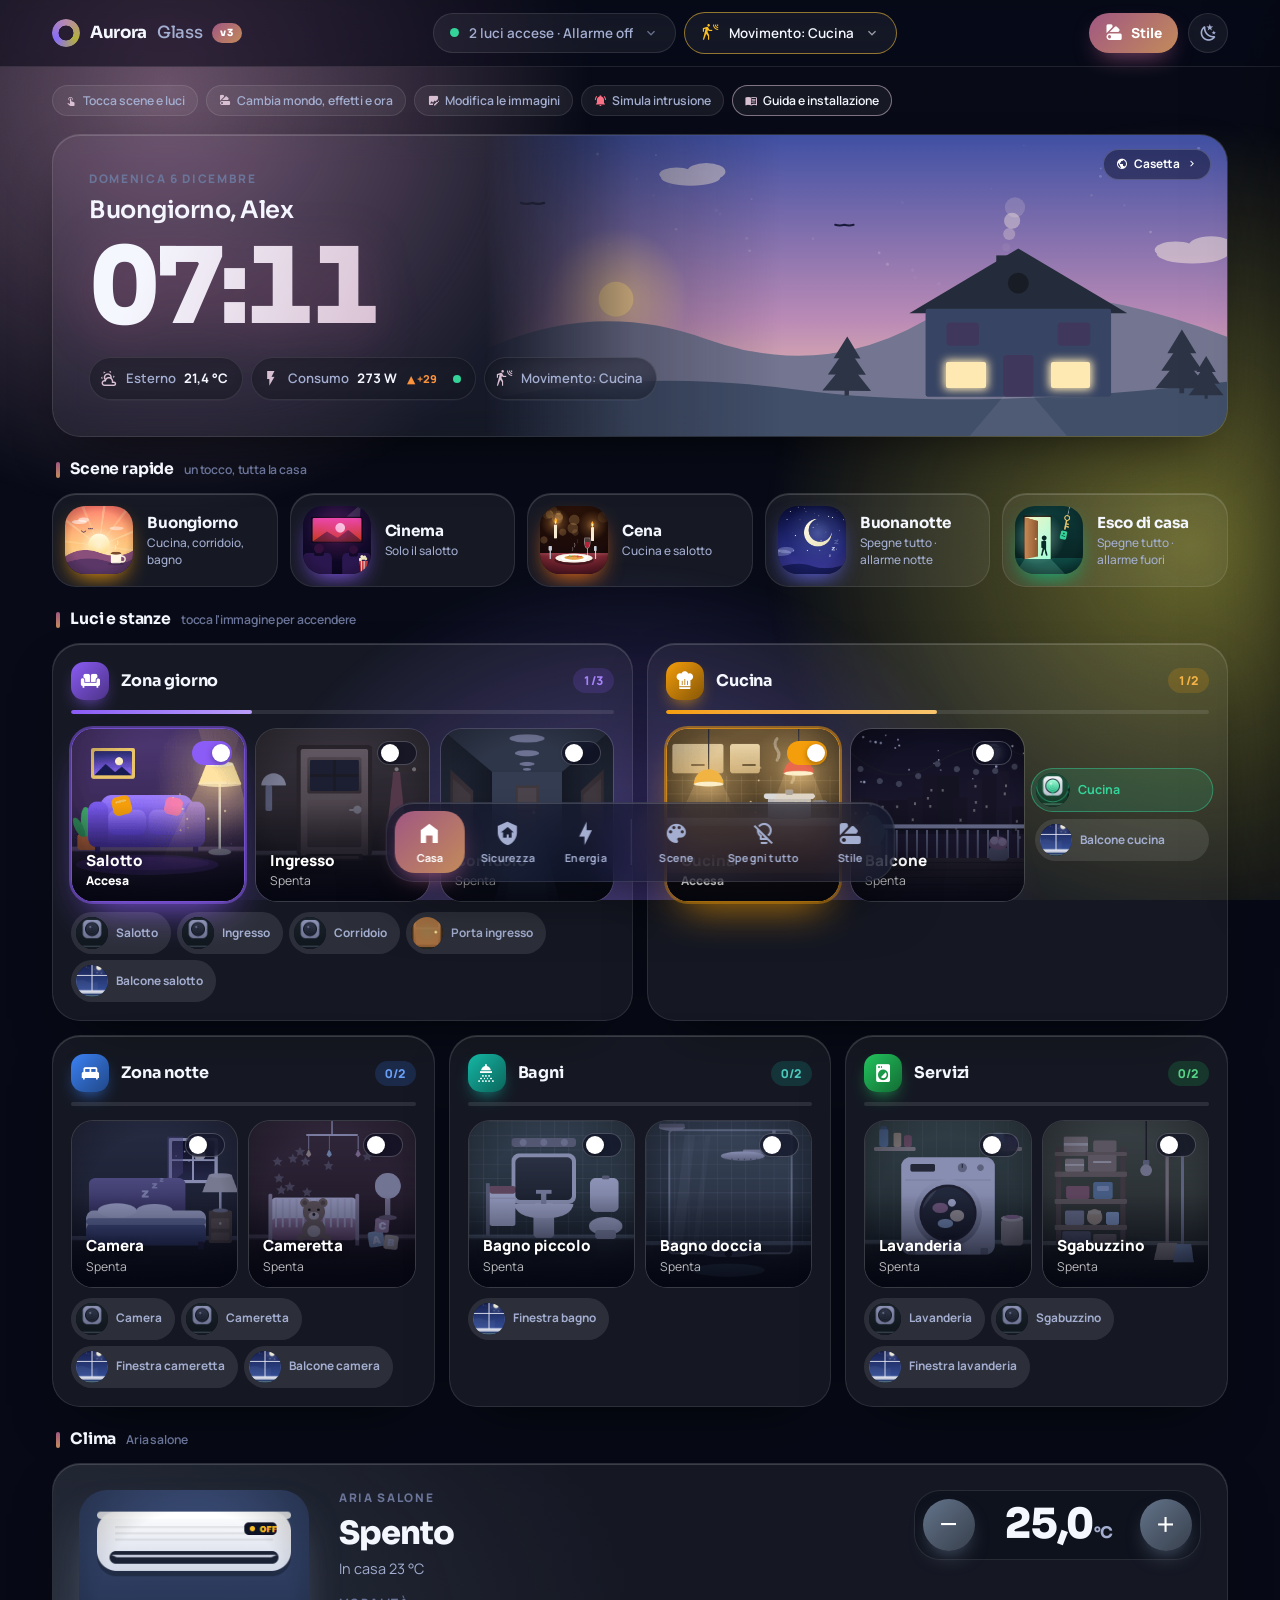
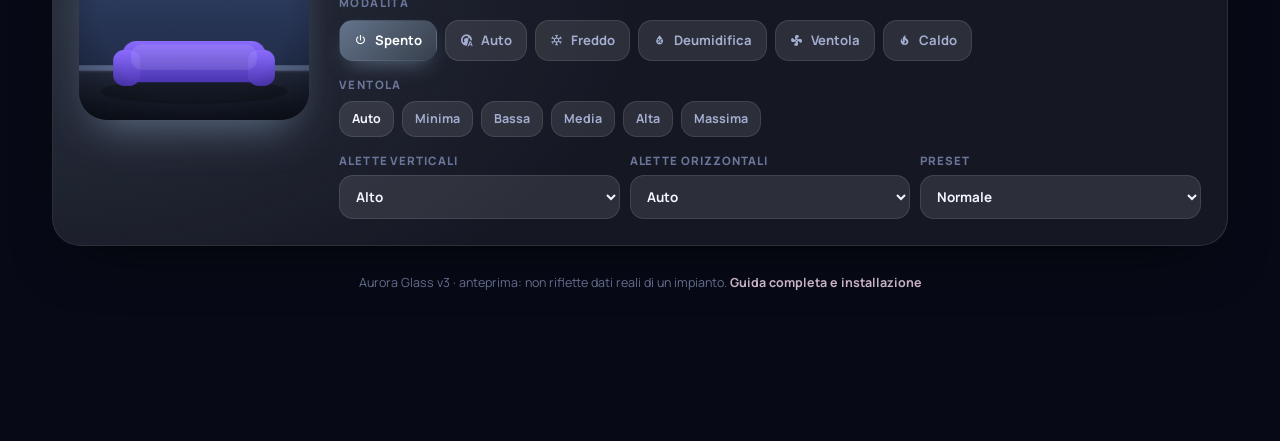
==== commit 887ce4bd: "3.5.0: stanze e dispositivi dalla plancia, più climatizzatori, clima ed energia corretti - «Stanze e" ====
--- a/src/index.html
+++ b/src/index.html
@@ -583,6 +583,22 @@
 .cam-head { display: flex; align-items: center; gap: 8px; margin: 2px 2px 0; }
 .cam-head h4 { margin: 0; flex: 1; font-family: var(--font-display); font-size: .92rem; font-weight: 700; }
 .cl-hint { margin: 10px 0 0; padding: 9px 13px; border-radius: 14px; max-width: 48ch; font-size: .8rem; font-weight: 700; line-height: 1.35; color: var(--warn); background: color-mix(in srgb, var(--warn) 15%, transparent); border: 1px solid color-mix(in srgb, var(--warn) 35%, transparent); }
+/* più climatizzatori: una riga per scegliere quale comandare */
+.cl-pick { display: flex; gap: 8px; overflow-x: auto; padding: 2px 2px 12px; scrollbar-width: none; }
+.cl-pick[hidden] { display: none; }
+.cl-pk { --cl: #64748B; flex: none; display: flex; align-items: center; gap: 10px; padding: 9px 16px 9px 12px; border-radius: 18px; border: 1px solid var(--border); background: var(--surface); color: var(--text); cursor: pointer; text-align: left; transition: border-color .25s, background .25s, transform .35s var(--spring); }
+.cl-pk:hover { transform: translateY(-1px); }
+.cl-pk[aria-selected="true"] { border-color: color-mix(in srgb, var(--cl) 75%, transparent); background: color-mix(in srgb, var(--cl) 18%, var(--surface)); }
+.cl-pk-dot { width: 10px; height: 10px; border-radius: 50%; flex: none; background: var(--cl); box-shadow: 0 0 0 4px color-mix(in srgb, var(--cl) 22%, transparent); }
+.cl-pk-t b { display: block; font-size: .84rem; font-weight: 800; }
+.cl-pk-t small { display: block; font-size: .75rem; font-weight: 600; color: var(--dim); }
+/* «Modifica» accanto ai titoli: solo per gli amministratori dentro Home Assistant */
+.home-edit { display: none !important; }
+:root[data-homeedit="1"] .hint.home-edit, :root[data-homeedit="1"] .sec-edit { display: inline-flex !important; }
+:root[data-homeedit="1"] .dr-sec.home-edit { display: block !important; }
+.sec-edit { margin-left: auto; align-items: center; gap: 6px; padding: 6px 12px; border-radius: 99px; border: 1px solid var(--border); background: var(--surface); color: var(--dim); font-family: var(--font-ui); font-size: .76rem; font-weight: 700; letter-spacing: 0; cursor: pointer; transition: color .2s, border-color .2s; }
+.sec-edit:hover { color: var(--text); border-color: var(--acc-text); }
+.sec-edit i { color: var(--acc-text); }
 .cam-off { font-size: .64rem; font-weight: 800; letter-spacing: .08em; text-transform: uppercase; color: #fff; background: #E11D48; padding: 3px 8px; border-radius: 99px; }
 .cam-meta { font-size: .68rem; color: var(--faint); font-weight: 700; }
 .cbtn { display: inline-flex; align-items: center; gap: 6px; border: 1px solid var(--border); background: var(--surface-2); color: var(--text); border-radius: 12px; padding: 7px 10px; font-weight: 800; font-size: .74rem; cursor: pointer; transition: transform .3s var(--spring), background .25s; }
@@ -639,6 +655,104 @@
   .slots { grid-template-columns: 1fr 1fr; }
   .shield { width: 104px; height: 104px; }
 }
+/* ---- Stanze e dispositivi (stanze-dispositivi.js) ---- */
+.btn:disabled { opacity: .45; cursor: default; transform: none; }
+.mcard.hb { position: relative; width: min(940px, 100%); height: min(900px, calc(100vh - 32px)); height: min(900px, calc(100dvh - 32px)); max-height: none; overflow: hidden; gap: 14px; }
+.libtabs button i { margin-right: 6px; }
+.hb-body { flex: 1; min-height: 0; overflow: auto; display: flex; flex-direction: column; gap: 12px; padding: 2px 6px 10px 2px; margin-right: -6px; scrollbar-width: thin; }
+.hb-ib { width: 34px; height: 34px; border-radius: 50%; border: 1px solid var(--border); background: var(--surface); color: var(--dim); display: grid; place-items: center; cursor: pointer; font-size: 1rem; flex: none; transition: color .2s, border-color .2s, background .2s; }
+.hb-ib:hover:not(:disabled) { color: var(--text); border-color: var(--acc-text); }
+.hb-ib:disabled { opacity: .35; cursor: default; }
+.hb-ib.del.sure { color: #fff; background: var(--danger); border-color: transparent; }
+.hr { border-radius: 20px; background: var(--surface-2); border: 1px solid var(--border); transition: border-color .3s; }
+.hr.open { border-color: color-mix(in srgb, var(--acc-text) 50%, var(--border)); }
+.hr.haswarn:not(.open) { border-color: color-mix(in srgb, var(--warn) 45%, var(--border)); }
+.hr-head { display: flex; align-items: center; gap: 12px; padding: 10px 12px; cursor: pointer; border-radius: 20px; }
+.hr-head:focus-visible { outline: 2px solid var(--acc-text); outline-offset: 2px; }
+.hr-img { width: 52px; height: 52px; border-radius: 14px; object-fit: cover; flex: none; }
+.hr-t { flex: 1; min-width: 0; }
+.hr-t b { display: block; font-family: var(--font-display); font-size: .95rem; overflow: hidden; text-overflow: ellipsis; white-space: nowrap; }
+.hr-t small { display: block; color: var(--dim); font-size: .76rem; font-weight: 600; }
+.hr-t .w { color: var(--warn); font-weight: 800; }
+.hr-act { display: flex; gap: 4px; }
+.hr-chev { color: var(--faint); font-size: 1.2rem; transition: transform .3s var(--ease); }
+.hr.open .hr-chev { transform: rotate(180deg); }
+.hr-body { padding: 4px 14px 16px; display: flex; flex-direction: column; gap: 16px; }
+.hr-act2 { display: none; flex-wrap: wrap; gap: 6px; }
+.hf-add:disabled { opacity: .4; cursor: default; }
+.hf-add.sure { color: #fff; background: var(--danger); border-color: transparent; }
+.hf-lab { display: flex; flex-direction: column; gap: 6px; font-size: .78rem; font-weight: 800; color: var(--dim); }
+.hf-lab small { font-weight: 600; color: var(--faint); }
+.hf-in { padding: 11px 14px; border-radius: 14px; border: 1px solid var(--border); background: var(--surface); color: var(--text); font: inherit; font-size: .95rem; font-weight: 700; }
+.hf-in:focus { outline: 2px solid var(--acc-text); outline-offset: 1px; }
+.hf-imgs { display: grid; grid-template-columns: repeat(auto-fill, minmax(72px, 1fr)); gap: 8px; }
+.hf-imgs button { padding: 0; border: 2px solid transparent; border-radius: 14px; overflow: hidden; background: var(--surface); cursor: pointer; position: relative; transition: transform .3s var(--spring), border-color .2s; }
+.hf-imgs button:hover { transform: scale(1.04); }
+.hf-imgs button[aria-checked="true"] { border-color: var(--acc-text); box-shadow: 0 0 0 3px color-mix(in srgb, var(--acc-text) 25%, transparent); }
+.hf-imgs img { display: block; width: 100%; aspect-ratio: 1 / 1; object-fit: cover; }
+.hf-imgs span { position: absolute; left: 0; right: 0; bottom: 0; padding: 12px 4px 4px; font-size: .75rem; font-weight: 800; color: #fff; text-align: center; background: linear-gradient(to top, rgba(4,6,18,.85), transparent); }
+.hf-group h4 { margin: 0 0 8px; display: flex; align-items: center; gap: 8px; flex-wrap: wrap; font-size: .84rem; font-weight: 800; }
+.hf-group h4 i { color: var(--acc-text); }
+.hf-group h4 small { font-weight: 600; color: var(--faint); font-size: .75rem; }
+.hf-chips { display: flex; flex-wrap: wrap; gap: 6px; }
+.hf-chip { display: inline-flex; align-items: center; gap: 8px; max-width: 100%; padding: 4px 4px 4px 12px; border-radius: 99px; background: var(--surface); border: 1px solid var(--border); font-size: .8rem; font-weight: 700; }
+.hf-cn { overflow: hidden; text-overflow: ellipsis; white-space: nowrap; }
+.hf-dot { width: 8px; height: 8px; border-radius: 50%; flex: none; background: var(--faint); }
+.hf-chip.on .hf-dot { background: var(--ok); }
+.hf-chip.na { opacity: .65; }
+.hf-chip.na .hf-dot { background: var(--warn); }
+.hf-chip.warn { border-color: color-mix(in srgb, var(--warn) 60%, transparent); background: color-mix(in srgb, var(--warn) 12%, var(--surface)); }
+.hf-chip.warn > i { color: var(--warn); }
+.hf-x { width: 28px; height: 28px; border-radius: 50%; border: 0; background: var(--surface-2); color: var(--dim); display: grid; place-items: center; cursor: pointer; flex: none; transition: background .2s, color .2s; }
+.hf-x:hover { color: #fff; background: var(--danger); }
+.hf-add { display: inline-flex; align-items: center; gap: 6px; padding: 7px 14px; border-radius: 99px; border: 1px dashed color-mix(in srgb, var(--acc-text) 60%, transparent); background: transparent; color: var(--acc-text); font-weight: 800; font-size: .8rem; cursor: pointer; }
+.hf-add:hover { background: color-mix(in srgb, var(--acc-text) 12%, transparent); }
+.hf-add.ghost { border-style: solid; border-color: var(--border); color: var(--dim); }
+.hf-one { display: flex; align-items: center; gap: 8px; flex-wrap: wrap; }
+.hf-ent { flex: 1 1 220px; min-width: 0; padding: 10px 14px; border-radius: 14px; background: var(--surface); border: 1px solid var(--border); }
+.hf-ent b { display: block; font-size: .88rem; }
+.hf-ent small, .hf-rt small, .hk-t small { display: block; font-size: .75rem; color: var(--dim); overflow-wrap: anywhere; }
+.hf-ent.empty b { color: var(--dim); }
+.hf-ent.na { opacity: .65; }
+.hf-list { display: flex; flex-direction: column; gap: 8px; }
+.hf-row { display: flex; align-items: center; gap: 12px; padding: 10px 12px; border-radius: 18px; background: var(--surface-2); border: 1px solid var(--border); }
+.hf-ri { width: 40px; height: 40px; border-radius: 12px; display: grid; place-items: center; flex: none; background: var(--surface); color: var(--acc-text); font-size: 1.2rem; }
+.hf-rt { flex: 1; min-width: 0; }
+.hf-rt b { display: block; font-size: .9rem; }
+.hf-ra { display: flex; gap: 4px; }
+.tags { display: flex; flex-wrap: wrap; gap: 4px; margin-top: 5px; }
+.tag { font-style: normal; font-size: .75rem; font-weight: 700; padding: 2px 8px; border-radius: 99px; background: var(--surface); color: var(--dim); border: 1px solid var(--border); white-space: nowrap; }
+.tag.warn { color: var(--warn); }
+.tag.acc { color: var(--acc-text); }
+.hf-wide { width: 100%; }
+.hf-warn { margin: 0; display: flex; gap: 8px; align-items: flex-start; padding: 10px 12px; border-radius: 14px; background: color-mix(in srgb, var(--warn) 12%, transparent); border: 1px solid color-mix(in srgb, var(--warn) 40%, transparent); font-size: .8rem; font-weight: 600; line-height: 1.45; }
+.hf-warn i { color: var(--warn); font-size: 1.1rem; }
+.hf-empty { margin: 0; padding: 14px; text-align: center; color: var(--dim); font-size: .8rem; }
+/* scelta delle entità: si apre sopra alla finestra */
+.hk { position: absolute; inset: 0; z-index: 3; display: flex; flex-direction: column; gap: 12px; padding: 22px; border-radius: inherit; background: var(--surface-solid); animation: rise .3s var(--ease) both; }
+.hk[hidden] { display: none; }
+.hk-search { display: flex; align-items: center; gap: 8px; padding: 0 14px; border-radius: 14px; border: 1px solid var(--border); background: var(--surface-2); }
+.hk-search:focus-within { border-color: var(--acc-text); }
+.hk-search i { color: var(--dim); }
+.hk-search input { flex: 1; min-width: 0; border: 0; background: transparent; color: var(--text); font: inherit; font-size: .95rem; padding: 12px 0; outline: none; }
+.hk-list { flex: 1; min-height: 0; overflow: auto; display: flex; flex-direction: column; gap: 4px; scrollbar-width: thin; }
+.hk-row { display: flex; align-items: center; gap: 12px; width: 100%; padding: 10px 12px; border-radius: 14px; border: 1px solid transparent; background: transparent; color: var(--text); text-align: left; cursor: pointer; }
+.hk-row:hover { background: var(--surface-2); }
+.hk-row.on { background: color-mix(in srgb, var(--acc-text) 14%, transparent); border-color: color-mix(in srgb, var(--acc-text) 45%, transparent); }
+.hk-row.na { opacity: .7; }
+.hk-ck { width: 24px; height: 24px; border-radius: 50%; border: 2px solid var(--border); display: grid; place-items: center; flex: none; color: transparent; font-size: .9rem; }
+.hk-row.on .hk-ck { background: linear-gradient(135deg, var(--a1), var(--a2)); border-color: transparent; color: #fff; }
+.hk-t { flex: 1; min-width: 0; }
+.hk-t b { display: block; font-size: .88rem; }
+.hk-w { color: var(--warn); }
+@media (max-width: 560px) {
+  .mcard.hb, .hk { padding: 16px; }
+  .hr-head { gap: 10px; padding: 8px; }
+  .hr-img { width: 44px; height: 44px; }
+  .hr-act { display: none; }
+  .hr-act2 { display: flex; }
+  .hr-body { padding: 4px 10px 14px; }
+}
 @media (prefers-reduced-motion: reduce) {
   *, *::before, *::after { animation-duration: .001ms !important; animation-iteration-count: 1 !important; transition-duration: .001ms !important; scroll-behavior: auto !important; }
 }
@@ -681,6 +795,7 @@
     <span class="hint"><i class="mdi mdi-gesture-tap"></i>Tocca scene e luci</span>
     <button class="hint" id="hint-style" type="button"><i class="mdi mdi-palette-swatch-variant"></i>Cambia mondo, effetti e ora</button>
     <button class="hint" id="hint-edit" type="button"><i class="mdi mdi-image-edit"></i>Modifica le immagini</button>
+    <button class="hint home-edit" type="button" data-home="rooms"><i class="mdi mdi-home-edit-outline"></i>Stanze e dispositivi</button>
     <button class="hint danger" id="sim-alarm" type="button" data-demo><i class="mdi mdi-bell-ring"></i>Simula intrusione</button>
     <a class="hint guide" href="/progetti/aurora-glass-v3?utm_source=demo&amp;utm_medium=referral&amp;utm_campaign=aurora-glass&amp;utm_content=hint" data-demo><i class="mdi mdi-book-open-variant"></i>Guida e installazione</a>
   </div>
@@ -708,17 +823,18 @@
       </article>
 
       <div style="--i:1">
-        <h2 class="sec-title">Scene rapide <small>un tocco, tutta la casa</small></h2>
+        <h2 class="sec-title">Scene rapide <small>un tocco, tutta la casa</small><button class="sec-edit home-edit" type="button" data-home="scenes"><i class="mdi mdi-pencil"></i>Modifica</button></h2>
         <div class="scenes" id="scenes"></div>
       </div>
 
       <div style="--i:2">
-        <h2 class="sec-title">Luci e stanze <small>tocca l'immagine per accendere</small></h2>
+        <h2 class="sec-title">Luci e stanze <small>tocca l'immagine per accendere</small><button class="sec-edit home-edit" type="button" data-home="rooms"><i class="mdi mdi-pencil"></i>Modifica</button></h2>
         <div class="rooms" id="rooms"></div>
       </div>
 
       <div style="--i:3" id="clima-wrap">
-        <h2 class="sec-title">Clima <small id="cl-sub">Aria salone</small></h2>
+        <h2 class="sec-title">Clima <small id="cl-sub">Aria salone</small><button class="sec-edit home-edit" type="button" data-home="climate"><i class="mdi mdi-pencil"></i>Modifica</button></h2>
+        <div class="cl-pick" id="cl-pick" role="tablist" aria-label="Climatizzatori" hidden></div>
         <article class="card clima" id="clima" data-mode="off">
           <div class="cl-art" id="cl-art" data-img="clima_off" data-label="Immagine del climatizzatore"><img alt="" draggable="false"><span class="edit-badge"><i class="mdi mdi-pencil"></i></span></div>
           <div class="cl-main">
@@ -770,12 +886,12 @@
 
       <div class="grid2" style="--i:2">
         <article class="card panel">
-          <h3><i class="mdi mdi-motion-sensor" style="color:var(--acc-text)"></i>Movimento</h3>
+          <h3><i class="mdi mdi-motion-sensor" style="color:var(--acc-text)"></i>Movimento<button class="sec-edit home-edit" type="button" data-home="rooms"><i class="mdi mdi-pencil"></i>Modifica</button></h3>
           <p class="sub" id="last-motion">Nessun movimento recente</p>
           <div class="tiles" id="motion-tiles"></div>
         </article>
         <article class="card panel">
-          <h3><i class="mdi mdi-door-closed-lock" style="color:var(--acc-text)"></i>Porte, finestre e cancello</h3>
+          <h3><i class="mdi mdi-door-closed-lock" style="color:var(--acc-text)"></i>Porte, finestre e cancello<button class="sec-edit home-edit" type="button" data-home="rooms"><i class="mdi mdi-pencil"></i>Modifica</button></h3>
           <p class="sub" id="open-sub">Tutto chiuso</p>
           <div class="tiles" id="open-tiles"></div>
         </article>
@@ -835,7 +951,7 @@
         <div class="en-stats" id="en-days-sum" style="margin-top:12px"></div>
       </article>
       <div style="--i:3">
-        <h2 class="sec-title">Elettrodomestici <small>consumo adesso e oggi</small></h2>
+        <h2 class="sec-title">Elettrodomestici <small>consumo adesso e oggi</small><button class="sec-edit home-edit" type="button" data-home="energy"><i class="mdi mdi-pencil"></i>Modifica</button></h2>
         <div class="share" id="en-share"></div>
         <div class="apps" id="en-apps"></div>
       </div>
@@ -878,6 +994,9 @@
     <section class="dr-sec"><h3><i class="mdi mdi-gesture-tap-button"></i>Pulsanti</h3>
       <div class="segm" id="btn-style"><button type="button" data-v="img" aria-pressed="true">Immagini e GIF</button><button type="button" data-v="compact" aria-pressed="false">Compatti</button></div>
       <button class="btn wide" id="edit-start" type="button" style="margin-top:10px"><i class="mdi mdi-image-edit"></i>Modifica le immagini dei pulsanti</button>
+    </section>
+    <section class="dr-sec home-edit"><h3><i class="mdi mdi-home-edit-outline"></i>Casa <small>stanze, luci, sensori, clima ed energia</small></h3>
+      <button class="btn wide" type="button" data-home="rooms"><i class="mdi mdi-home-edit-outline"></i>Stanze e dispositivi</button>
     </section>
     <section class="dr-sec"><button class="btn ghost wide" id="reset-all" type="button"><i class="mdi mdi-restore"></i>Ripristina tutto</button></section>
   </div>
@@ -927,6 +1046,21 @@
     <div class="mfoot"><button class="btn ghost" id="pr-cancel" type="button">Annulla</button><button class="btn" id="pr-ok" type="button"><i class="mdi mdi-check"></i>Salva tariffa</button></div>
   </div>
 </div>
+<!-- ===================== STANZE E DISPOSITIVI (solo amministratori, dentro Home Assistant) ===================== -->
+<div class="modal" id="homebox" role="dialog" aria-modal="true" aria-labelledby="hb-title" aria-hidden="true">
+  <div class="mcard hb">
+    <div class="mhead"><h2><span id="hb-title">Stanze e dispositivi</span><small>Cosa mostra la plancia: vale su tutti i tablet e i telefoni</small></h2><button class="icon-btn" id="hb-close" type="button" aria-label="Chiudi"><i class="mdi mdi-close"></i></button></div>
+    <div class="libtabs" id="hb-tabs" role="tablist" aria-label="Sezioni"></div>
+    <div class="hb-body" id="hb-body"></div>
+    <div class="mfoot"><button class="btn ghost" id="hb-cancel" type="button">Annulla</button><button class="btn" id="hb-save" type="button" disabled><i class="mdi mdi-content-save-outline"></i>Salva</button></div>
+    <div class="hk" id="hb-pick" hidden>
+      <div class="mhead"><h2><span id="hk-title">Scegli</span><small id="hk-sub"></small></h2><button class="icon-btn" id="hk-close" type="button" aria-label="Chiudi"><i class="mdi mdi-close"></i></button></div>
+      <label class="hk-search"><i class="mdi mdi-magnify"></i><input id="hk-q" type="search" autocomplete="off" placeholder="Cerca per nome, stanza o entità" aria-label="Cerca per nome, stanza o entità"></label>
+      <div class="hk-list" id="hk-list" role="listbox" aria-labelledby="hk-title"></div>
+      <div class="mfoot"><span class="note-sm" id="hk-count"></span><button class="btn" id="hk-done" type="button"><i class="mdi mdi-check"></i>Fatto</button></div>
+    </div>
+  </div>
+</div>
 </div><!-- /shell -->
 
 <script src="js/disegno.js"></script>
@@ -936,6 +1070,7 @@
 <script src="js/effetti.js"></script>
 <script src="js/lingua.js"></script>
 <script src="js/pacchetti.js"></script>
+<script src="js/stanze-dispositivi.js"></script>
 <script src="js/aurora-app.js"></script>
 <script>
   window.AURORA = new AuroraApp({ root: document, host: document.documentElement, layer: document.getElementById("shell"), scroll: window, assets: "assets/btn/", live: false, lang: new URLSearchParams(location.search).get("lang") || "it" });
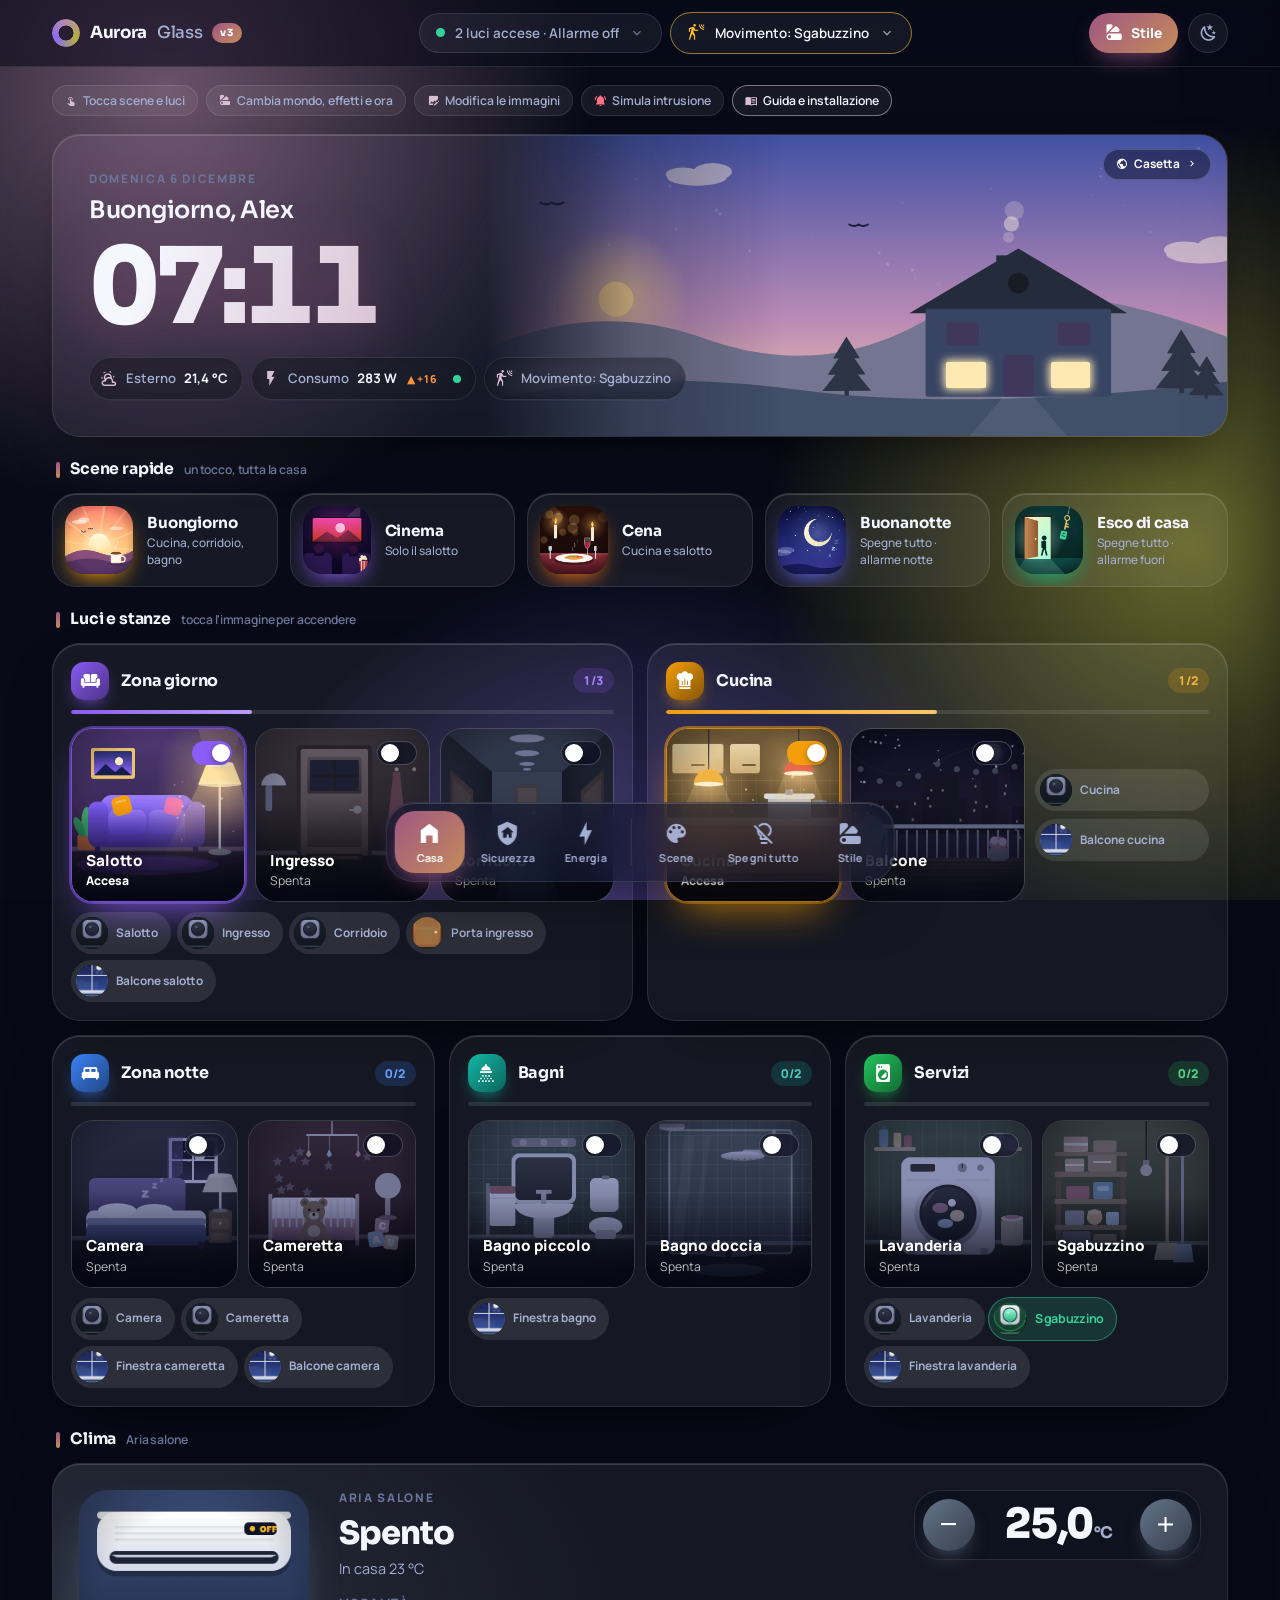
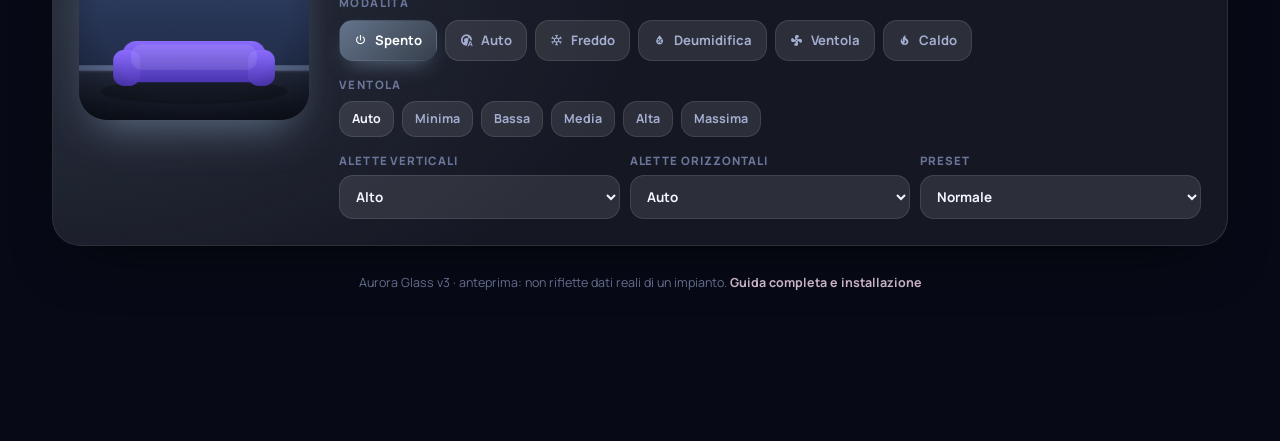
==== commit 4f1e00d4: "3.6.0: luminosità delle luci sul pulsante - le luci dimmerabili accese mostrano la percentuale («Acc" ====
--- a/src/index.html
+++ b/src/index.html
@@ -239,6 +239,9 @@
 .orb.pop { animation: pop .55s var(--spring); }
 @keyframes pop { 0% { transform: scale(1); } 35% { transform: scale(.92); } 70% { transform: scale(1.05); } 100% { transform: scale(1); } }
 .o-shade { position: absolute; inset: auto 0 0 0; height: 56%; background: linear-gradient(to top, rgba(4,6,18,.86), transparent); pointer-events: none; }
+/* livello di luminosità: barretta in fondo al pulsante, solo per le luci regolabili accese */
+.orb .o-lvl { position: absolute; left: 0; bottom: 0; height: 4px; width: var(--lvl, 0%); background: linear-gradient(90deg, var(--room), color-mix(in srgb, var(--room) 55%, #fff)); box-shadow: 0 0 10px var(--room); opacity: 0; transition: width .5s var(--ease), opacity .3s; z-index: 3; pointer-events: none; }
+.orb.lvl .o-lvl { opacity: 1; }
 .o-ico { display: none; position: relative; width: 46px; height: 46px; border-radius: 15px; place-items: center; font-size: 1.6rem; background: var(--surface-2); color: var(--dim); transition: background .4s, color .4s; }
 .o-txt { position: absolute; left: 14px; right: 14px; bottom: 12px; display: flex; flex-direction: column; z-index: 2; }
 .o-name { font-weight: 800; font-size: .95rem; text-shadow: 0 1px 6px rgba(0,0,0,.5); }
@@ -828,7 +831,7 @@
       </div>
 
       <div style="--i:2">
-        <h2 class="sec-title">Luci e stanze <small>tocca l'immagine per accendere</small><button class="sec-edit home-edit" type="button" data-home="rooms"><i class="mdi mdi-pencil"></i>Modifica</button></h2>
+        <h2 class="sec-title">Luci e stanze <small id="rooms-hint">tocca l'immagine per accendere</small><button class="sec-edit home-edit" type="button" data-home="rooms"><i class="mdi mdi-pencil"></i>Modifica</button></h2>
         <div class="rooms" id="rooms"></div>
       </div>
 
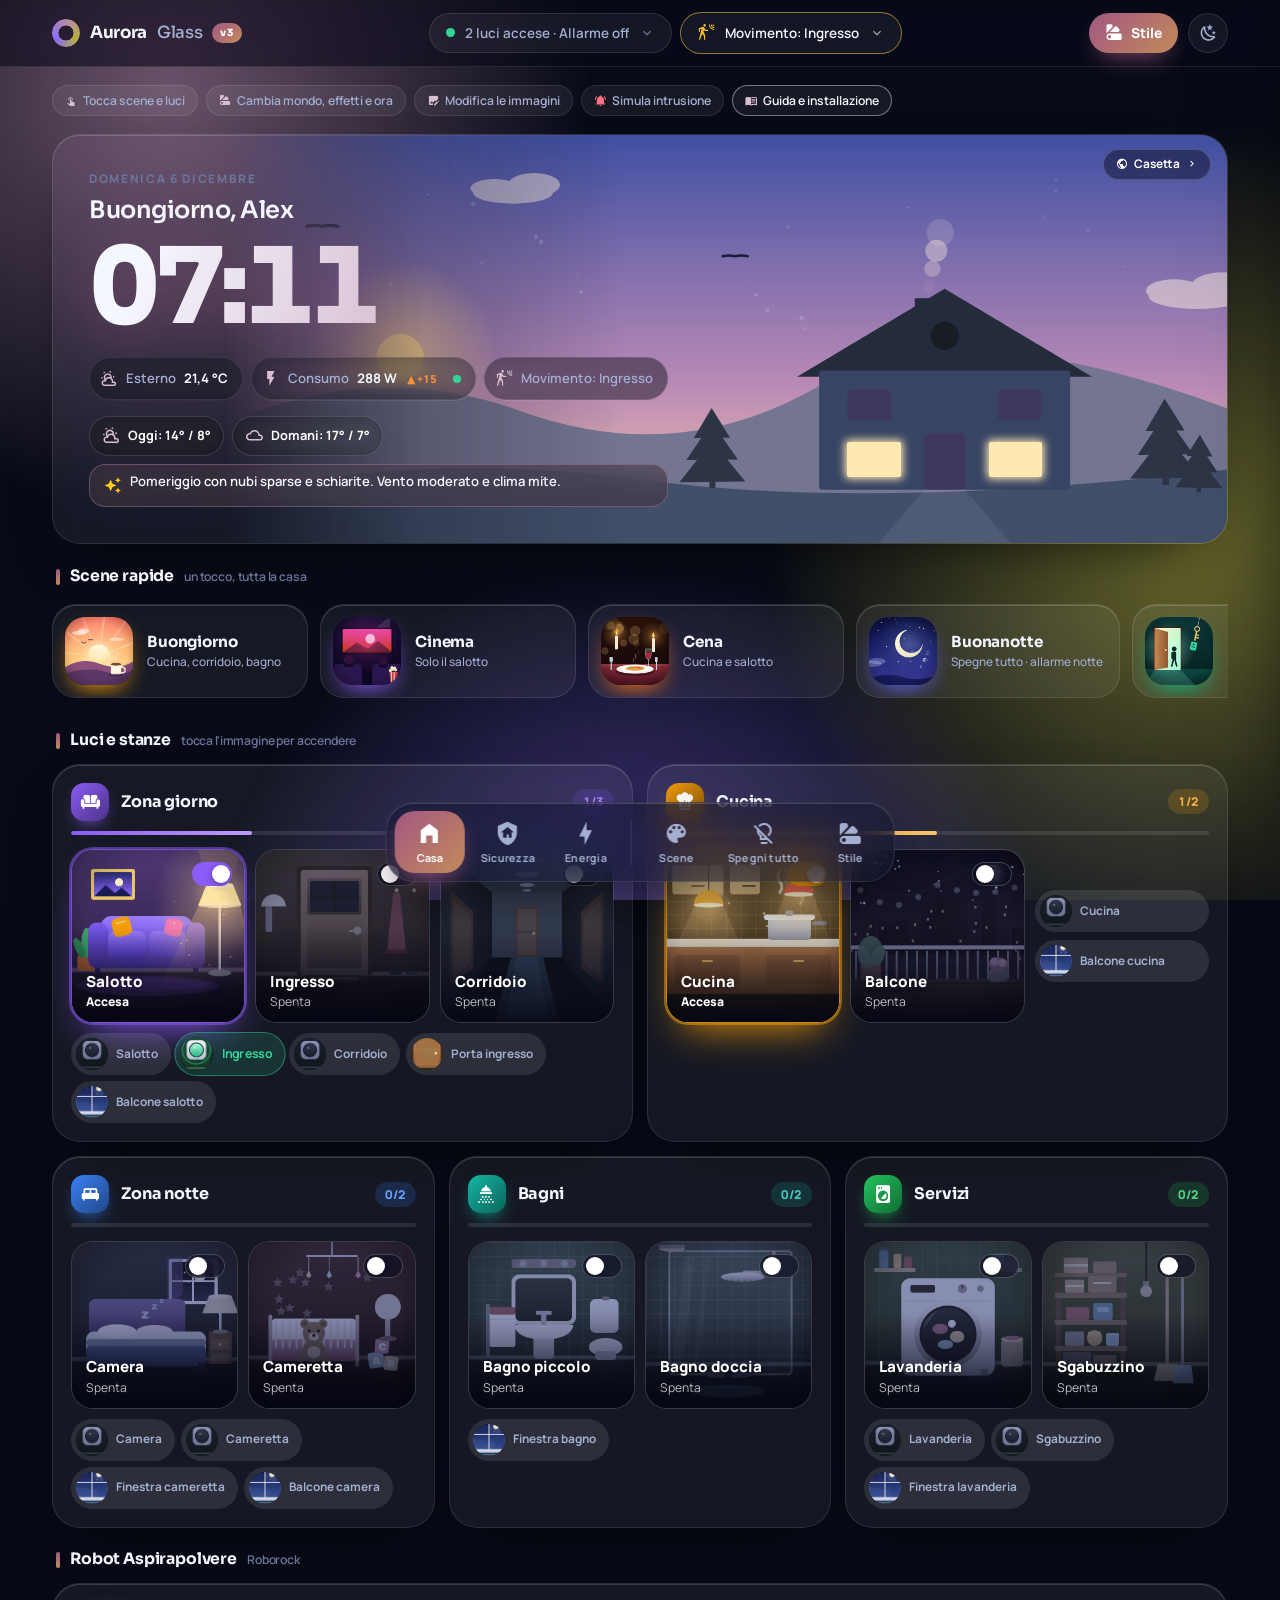
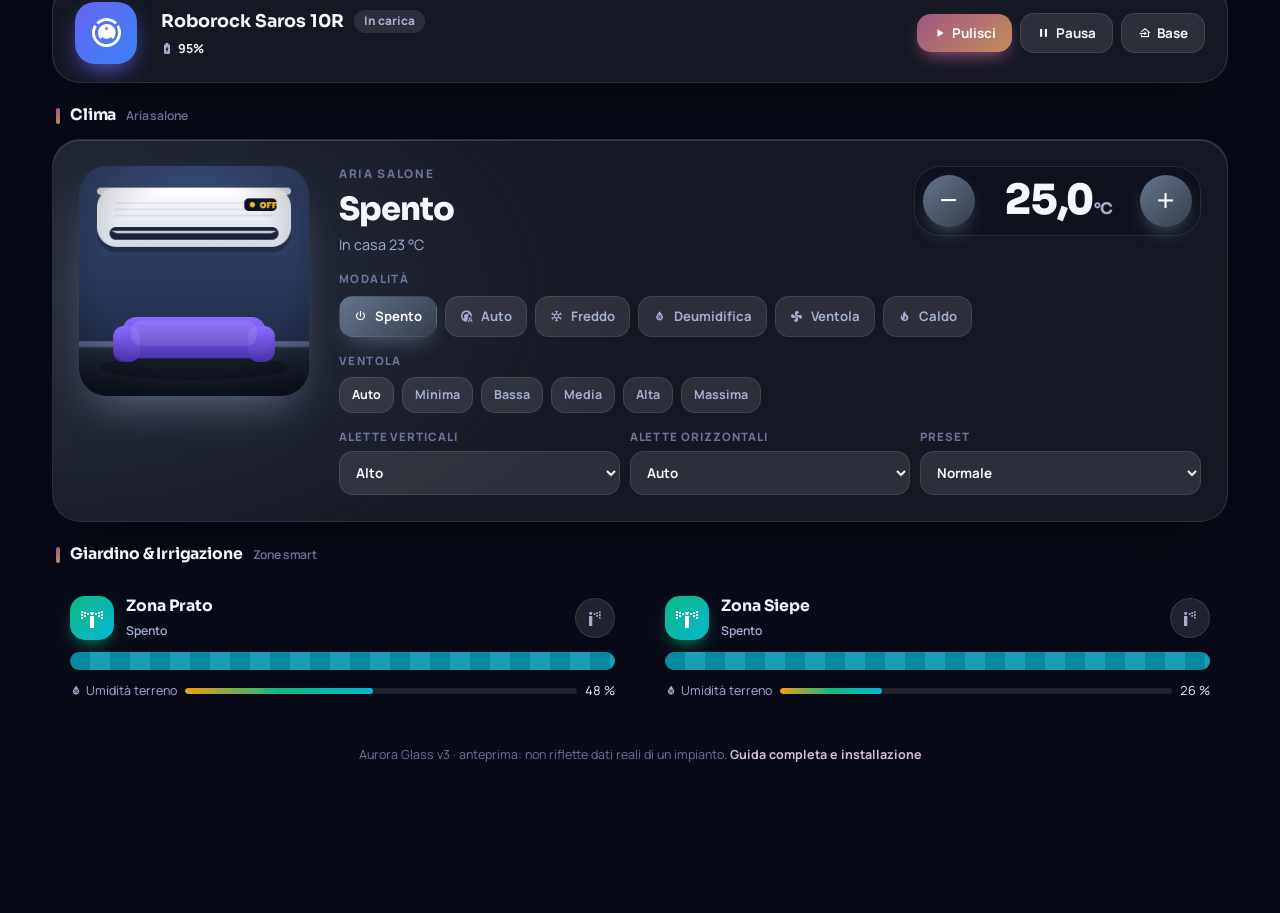
==== commit 7eb9b0d1: "3.8.0: robot, giardino, stazione meteo, server e UPS, sanificazione, icone MDI, telecamere con faret" ====
--- a/src/index.html
+++ b/src/index.html
@@ -202,9 +202,12 @@
 .chip i.bolt { animation: zap 2.6s ease-in-out infinite; }
 @keyframes zap { 0%, 100% { transform: scale(1); } 8% { transform: scale(1.3) rotate(-8deg); } 16% { transform: scale(1); } }
 
-/* ---------- scene rapide (immagini) ---------- */
-.scenes { display: grid; grid-template-columns: repeat(5, minmax(0, 1fr)); gap: 12px; }
-.scene { --s1: #fff; --s2: #fff; position: relative; overflow: hidden; display: flex; align-items: center; gap: 14px; min-height: 92px; padding: 12px 14px 12px 12px; border-radius: 24px; background: var(--surface); border: 1px solid var(--border); color: var(--text); text-align: left; cursor: pointer; box-shadow: inset 0 1px 0 var(--hi); transition: transform .45s var(--spring), border-color .25s, box-shadow .4s, background .4s; -webkit-tap-highlight-color: transparent; }
+/* ---------- scene rapide (immagini o icone) ---------- */
+.scenes { display: flex; overflow-x: auto; scroll-snap-type: x mandatory; gap: 12px; padding: 4px 2px 10px; scrollbar-width: thin; -webkit-overflow-scrolling: touch; }
+.scenes::-webkit-scrollbar { height: 6px; }
+.scenes::-webkit-scrollbar-track { background: transparent; }
+.scenes::-webkit-scrollbar-thumb { background: var(--surface-2); border-radius: 99px; }
+.scene { --s1: #fff; --s2: #fff; position: relative; overflow: hidden; display: flex; align-items: center; gap: 14px; min-height: 92px; min-width: clamp(210px, 20vw, 260px); flex: 0 0 auto; scroll-snap-align: start; padding: 12px 16px 12px 12px; border-radius: 24px; background: var(--surface); border: 1px solid var(--border); color: var(--text); text-align: left; cursor: pointer; box-shadow: inset 0 1px 0 var(--hi); transition: transform .45s var(--spring), border-color .25s, box-shadow .4s, background .4s; -webkit-tap-highlight-color: transparent; }
 .scene::after { content: ""; position: absolute; inset: 0; pointer-events: none; background: linear-gradient(105deg, transparent 38%, rgba(255,255,255,.2) 50%, transparent 62%); transform: translateX(-130%); transition: transform .9s var(--ease); }
 .scene:hover { transform: translateY(-4px); border-color: color-mix(in srgb, var(--s1) 60%, transparent); box-shadow: 0 20px 44px -20px var(--s1), inset 0 1px 0 var(--hi); }
 .scene:hover::after { transform: translateX(130%); }
@@ -321,6 +324,39 @@
 .live { position: absolute; top: 12px; left: 12px; display: flex; align-items: center; gap: 7px; padding: 4px 10px; border-radius: 99px; background: rgba(0,0,0,.4); color: #fff; font-size: .66rem; font-weight: 800; letter-spacing: .08em; }
 .live::before { content: ""; width: 7px; height: 7px; border-radius: 50%; background: #FF4D6A; animation: ping2 1.4s ease-in-out infinite; }
 .stamp { position: absolute; right: 12px; bottom: 10px; color: rgba(255,255,255,.8); font-size: .7rem; font-weight: 700; font-variant-numeric: tabular-nums; text-shadow: 0 1px 4px rgba(0,0,0,.6); }
+
+/* ---------- telecamere: faretto e sirena ---------- */
+.cam-actions { display: flex; align-items: center; gap: 8px; margin-top: 6px; }
+.cam-act-btn { flex: 1; display: inline-flex; align-items: center; justify-content: center; gap: 6px; padding: 8px 12px; border-radius: 14px; font-size: .78rem; font-weight: 700; border: 1px solid var(--border); background: var(--surface-2); color: var(--dim); cursor: pointer; transition: all .25s var(--spring); }
+.cam-act-btn:hover { color: var(--text); border-color: var(--acc-text); transform: translateY(-1px); }
+.cam-act-btn.active { background: color-mix(in srgb, var(--warn) 22%, var(--surface-2)); border-color: var(--warn); color: var(--warn); }
+.cam-act-btn.siren-btn.active { background: color-mix(in srgb, var(--danger) 25%, var(--surface-2)); border-color: var(--danger); color: #fff; animation: shake .7s ease-in-out infinite; }
+
+/* ---------- modalità icone MDI (senza foto) ---------- */
+:root[data-btn="icon"] .scene .s-img, :root[data-btn="icon"] .orb .o-img, :root[data-btn="icon"] .o-shade,
+.orb.icon-only .o-img, .orb.icon-only .o-shade { display: none !important; }
+:root[data-btn="icon"] .scene .s-ico, :root[data-btn="icon"] .orb .o-ico,
+.orb.icon-only .o-ico { display: grid !important; }
+:root[data-btn="icon"] .orb, .orb.icon-only {
+  display: flex !important; flex-direction: column !important; justify-content: space-between !important;
+  padding: 16px !important; aspect-ratio: 1 / 1 !important;
+  background: radial-gradient(120% 120% at 50% 20%, color-mix(in srgb, var(--room) 14%, var(--surface)), var(--surface)) !important;
+}
+:root[data-btn="icon"] .orb .o-ico, .orb.icon-only .o-ico {
+  width: 52px; height: 52px; border-radius: 18px; font-size: 2rem;
+  background: var(--surface-2); color: var(--dim);
+  transition: all .4s var(--spring);
+}
+:root[data-btn="icon"] .orb[aria-pressed="true"] .o-ico, .orb.icon-only[aria-pressed="true"] .o-ico {
+  background: linear-gradient(135deg, var(--room), color-mix(in srgb, var(--room) 60%, #000));
+  color: #fff;
+  box-shadow: 0 0 24px -2px var(--room), 0 10px 20px -6px var(--room);
+  transform: scale(1.06);
+}
+:root[data-btn="icon"] .orb .o-txt, .orb.icon-only .o-txt { position: static !important; }
+:root[data-btn="icon"] .orb .o-name, .orb.icon-only .o-name { text-shadow: none !important; }
+:root[data-btn="icon"] .orb .o-state, .orb.icon-only .o-state { color: var(--dim) !important; }
+:root[data-btn="icon"] .orb[aria-pressed="true"] .o-state, .orb.icon-only[aria-pressed="true"] .o-state { color: color-mix(in srgb, var(--room) 70%, var(--text)) !important; }
 
 /* ---------- modalità compatta (solo icone) ---------- */
 :root[data-btn="compact"] .scene .s-img, :root[data-btn="compact"] .orb .o-img, :root[data-btn="compact"] .o-shade, :root[data-btn="compact"] .sens .s-ph, :root[data-btn="compact"] .stile .st-img { display: none; }
@@ -554,6 +590,101 @@
 .app.run .a-ico { color: #fff; background: linear-gradient(135deg, var(--c), color-mix(in srgb, var(--c) 55%, #000)); animation: halo2 2.2s ease-out infinite; }
 @keyframes halo2 { 0% { box-shadow: 0 0 0 0 color-mix(in srgb, var(--c) 60%, transparent); } 70%, 100% { box-shadow: 0 0 0 12px transparent; } }
 .app.na { opacity: .5; }
+.app .a-m { font-size: .72rem; color: var(--dim); font-weight: 600; margin-top: 1px; }
+.app .a-maint-badge { margin-top: 6px; padding: 4px 8px; border-radius: 99px; font-size: .68rem; font-weight: 800; display: inline-flex; align-items: center; gap: 4px; background: var(--surface-2); color: var(--dim); border: 1px solid var(--border); transition: all .3s; }
+.app .a-maint-badge.warn { background: color-mix(in srgb, var(--warn) 20%, transparent); border-color: var(--warn); color: var(--warn); }
+.app.run .a-ico i { animation: spin 4s linear infinite; }
+
+/* ---------- meteo dinamico e AI forecast ---------- */
+.hero-weather-box { margin-top: 12px; display: flex; flex-direction: column; gap: 8px; width: 100%; }
+.w-forecast-row { display: flex; align-items: center; gap: 8px; flex-wrap: wrap; }
+.w-fc-chip { display: inline-flex; align-items: center; gap: 8px; padding: 6px 12px; border-radius: 99px; background: rgba(0,0,0,.32); border: 1px solid rgba(255,255,255,.14); backdrop-filter: blur(8px); font-size: .8rem; font-weight: 700; color: #fff; }
+.w-fc-chip .w-tag { font-size: .7rem; font-weight: 800; text-transform: uppercase; letter-spacing: .06em; opacity: .7; }
+.w-fc-chip i { font-size: 1.15rem; color: var(--acc-text); }
+.w-fc-chip .w-pop { color: #67E8F9; font-size: .74rem; font-weight: 800; display: inline-flex; align-items: center; gap: 2px; }
+.w-ai-summary { display: flex; align-items: flex-start; gap: 8px; padding: 8px 14px; border-radius: 16px; background: color-mix(in srgb, var(--b1) 18%, rgba(0,0,0,.4)); border: 1px solid color-mix(in srgb, var(--b1) 40%, transparent); backdrop-filter: blur(10px); font-size: .82rem; font-weight: 600; line-height: 1.35; color: var(--text); }
+.w-ai-summary i { font-size: 1.1rem; color: #FACC15; flex: none; margin-top: 1px; }
+
+/* ---------- stazione meteo (Ecowitt / fulmini / sensori) ---------- */
+.ws-modal { position: absolute; top: calc(100% + 8px); left: 14px; right: 14px; z-index: 48; max-width: 520px; padding: 18px; border-radius: 26px; background: color-mix(in srgb, var(--surface-solid) 96%, transparent); border: 1px solid var(--border); box-shadow: var(--shadow); backdrop-filter: blur(20px); -webkit-backdrop-filter: blur(20px); animation: rise .35s var(--ease) both; }
+.ws-head { display: flex; align-items: center; justify-content: space-between; gap: 10px; margin-bottom: 12px; }
+.ws-head h3 { margin: 0; font-family: var(--font-display); font-size: 1rem; font-weight: 700; display: flex; align-items: center; gap: 8px; }
+.ws-grid { display: grid; grid-template-columns: repeat(auto-fit, minmax(130px, 1fr)); gap: 10px; }
+.ws-card { display: flex; flex-direction: column; gap: 4px; padding: 12px; border-radius: 16px; background: var(--surface-2); border: 1px solid var(--border); }
+.ws-card .ws-lbl { display: flex; align-items: center; gap: 6px; font-size: .72rem; font-weight: 700; color: var(--dim); }
+.ws-card .ws-val { font-family: var(--font-display); font-size: 1.25rem; font-weight: 800; color: var(--text); }
+.ws-card.lightning-alert { background: color-mix(in srgb, #E11D48 18%, var(--surface-2)); border-color: #E11D48; }
+.ws-card.lightning-alert .ws-val { color: #FDA4AF; }
+
+/* ---------- robot aspirapolvere (Roborock Saros) ---------- */
+.vacuum-card { display: grid; grid-template-columns: auto 1fr auto; align-items: center; gap: clamp(14px, 2.5vw, 24px); padding: 18px 22px; overflow: hidden; position: relative; }
+.vac-icon-wrap { position: relative; width: 62px; height: 62px; flex: none; }
+.vac-ico { width: 100%; height: 100%; border-radius: 20px; display: grid; place-items: center; font-size: 2.2rem; color: #fff; background: linear-gradient(135deg, #6366F1, #3B82F6); box-shadow: 0 10px 24px -8px #6366F1; }
+.vacuum-card.cleaning .vac-ico { animation: spin 8s linear infinite; }
+.vacuum-card.cleaning .vac-pulse { position: absolute; inset: -4px; border-radius: 24px; border: 2px solid #6366F1; animation: st-ping 1.6s ease-out infinite; }
+.vac-info { min-width: 0; display: flex; flex-direction: column; gap: 4px; }
+.vac-top { display: flex; align-items: center; gap: 10px; flex-wrap: wrap; }
+.vac-top h3 { margin: 0; font-family: var(--font-display); font-size: 1.1rem; font-weight: 700; }
+.vac-badge { font-size: .74rem; font-weight: 800; padding: 3px 10px; border-radius: 99px; background: var(--surface-2); color: var(--dim); }
+.vacuum-card.cleaning .vac-badge { background: color-mix(in srgb, var(--ok) 20%, transparent); color: var(--ok); }
+.vac-stats { display: flex; align-items: center; gap: 8px; flex-wrap: wrap; margin-top: 2px; }
+.vchip { display: inline-flex; align-items: center; gap: 5px; font-size: .78rem; font-weight: 700; color: var(--dim); }
+.vchip b { color: var(--text); }
+.vac-actions { display: flex; align-items: center; gap: 8px; flex-wrap: wrap; }
+.vbtn { display: inline-flex; align-items: center; gap: 6px; padding: 10px 16px; border-radius: 14px; border: 1px solid var(--border); background: var(--surface-2); color: var(--text); font-weight: 700; font-size: .84rem; cursor: pointer; transition: all .25s var(--spring); }
+.vbtn:hover { transform: translateY(-2px); border-color: var(--acc-text); }
+.vbtn.play { background: linear-gradient(135deg, var(--a1), var(--a2)); color: #fff; border: 0; box-shadow: 0 8px 18px -6px var(--a1); }
+
+/* ---------- giardino & irrigazione ---------- */
+.garden-grid { display: grid; grid-template-columns: repeat(auto-fit, minmax(260px, 1fr)); gap: 14px; }
+.garden-card { position: relative; overflow: hidden; padding: 18px; border-radius: 22px; display: flex; flex-direction: column; gap: 12px; }
+.g-header { display: flex; align-items: center; gap: 12px; }
+.g-ico { width: 44px; height: 44px; border-radius: 15px; display: grid; place-items: center; font-size: 1.5rem; color: #fff; background: linear-gradient(135deg, #10B981, #06B6D4); box-shadow: 0 8px 18px -8px #10B981; flex: none; }
+.g-title { flex: 1; min-width: 0; }
+.g-title h4 { margin: 0; font-family: var(--font-display); font-size: .98rem; font-weight: 700; }
+.g-state { font-size: .76rem; font-weight: 600; color: var(--dim); }
+.g-toggle-btn { width: 40px; height: 40px; border-radius: 50%; border: 1px solid var(--border); background: var(--surface-2); color: var(--dim); display: grid; place-items: center; font-size: 1.25rem; cursor: pointer; transition: all .3s var(--spring); }
+.g-toggle-btn:hover { transform: scale(1.08); border-color: var(--acc-text); }
+.garden-card[data-active="true"] .g-toggle-btn { background: #06B6D4; color: #fff; border-color: transparent; box-shadow: 0 0 16px #06B6D4; }
+.g-water-flow { position: relative; height: 18px; border-radius: 99px; overflow: hidden; background: rgba(6,182,212,.15); }
+.flow-wave { position: absolute; inset: 0; background: repeating-linear-gradient(90deg, #06B6D4 0 20px, #22D3EE 20px 40px); opacity: .7; animation: flowWave 2s linear infinite; }
+@keyframes flowWave { 0% { transform: translateX(0); } 100% { transform: translateX(-40px); } }
+.g-footer { display: flex; flex-direction: column; gap: 4px; }
+.g-moisture { display: flex; align-items: center; gap: 8px; font-size: .78rem; }
+.gm-lbl { color: var(--dim); display: flex; align-items: center; gap: 4px; }
+.gm-val { color: var(--text); font-variant-numeric: tabular-nums; }
+.gm-bar { flex: 1; height: 6px; border-radius: 99px; background: var(--surface-2); overflow: hidden; }
+.gm-bar i { display: block; height: 100%; border-radius: 99px; background: linear-gradient(90deg, #F59E0B, #10B981, #06B6D4); }
+
+/* ---------- server e gruppo di continuità (UPS NUT) ---------- */
+.infra-grid { display: grid; grid-template-columns: repeat(auto-fit, minmax(280px, 1fr)); gap: 14px; margin-top: 10px; }
+.infra-card { padding: 18px; display: flex; flex-direction: column; gap: 12px; }
+.inf-head { display: flex; align-items: center; gap: 12px; }
+.inf-ico { width: 42px; height: 42px; border-radius: 14px; display: grid; place-items: center; font-size: 1.4rem; color: #fff; background: linear-gradient(135deg, #3B82F6, #1D4ED8); box-shadow: 0 8px 18px -8px #3B82F6; flex: none; }
+.inf-ico.ups-ico { background: linear-gradient(135deg, #10B981, #059669); box-shadow: 0 8px 18px -8px #10B981; }
+.inf-head h4 { margin: 0; font-family: var(--font-display); font-size: .98rem; font-weight: 700; }
+.inf-head small { color: var(--dim); font-size: .76rem; }
+.ups-batt-badge { margin-left: auto; font-family: var(--font-display); font-size: 1.1rem; font-weight: 800; color: var(--ok); }
+.inf-gauges { display: grid; grid-template-columns: repeat(3, 1fr); gap: 10px; }
+.inf-g-item { display: flex; flex-direction: column; gap: 4px; }
+.ig-label { font-size: .7rem; font-weight: 700; color: var(--faint); }
+.ig-val { font-size: .92rem; font-weight: 800; }
+.ig-bar { height: 5px; border-radius: 99px; background: var(--surface-2); overflow: hidden; }
+.ig-bar i { display: block; height: 100%; border-radius: 99px; background: var(--acc-text); transition: width .6s ease; }
+.inf-stats { display: grid; grid-template-columns: repeat(3, 1fr); gap: 8px; }
+.ups-stat { display: flex; flex-direction: column; gap: 2px; }
+.us-lbl { font-size: .7rem; font-weight: 700; color: var(--faint); }
+.us-val { font-size: .95rem; font-weight: 800; color: var(--text); }
+.ups-bar-wrap { height: 6px; border-radius: 99px; background: var(--surface-2); overflow: hidden; margin-top: 4px; }
+.ups-bar { height: 100%; border-radius: 99px; background: linear-gradient(90deg, #10B981, #34D399); transition: width .6s ease; }
+
+/* ---------- clima: cronotermostato ---------- */
+.clima[data-style="thermostat"] .cl-art { display: grid; place-items: center; background: radial-gradient(circle at 50% 40%, rgba(255,255,255,.08), rgba(0,0,0,.6)); }
+.thermo-dial { position: relative; width: 180px; height: 180px; border-radius: 50%; border: 4px solid var(--border); display: flex; flex-direction: column; align-items: center; justify-content: center; background: radial-gradient(circle, color-mix(in srgb, var(--cl) 22%, #12172D), #0A0D1A); box-shadow: 0 0 32px -6px var(--cl), inset 0 2px 8px rgba(255,255,255,.2); transition: all .5s var(--spring); }
+.thermo-flame { font-size: 2.2rem; color: #FB923C; filter: drop-shadow(0 0 8px #FB923C); }
+.thermo-temp { font-family: var(--font-display); font-size: 1.85rem; font-weight: 800; margin-top: 2px; }
+.thermo-label { font-size: .7rem; font-weight: 700; text-transform: uppercase; letter-spacing: .08em; color: var(--dim); }
+
 
 /* ---------- clima ---------- */
 .clima { --cl: #64748B; display: grid; grid-template-columns: auto 1fr; gap: clamp(16px, 3vw, 30px); padding: clamp(18px, 2.4vw, 26px); overflow: hidden; transition: border-color .5s; }
@@ -818,9 +949,44 @@
           <h1 class="greet" id="greet">Buonasera, Alex</h1>
           <div class="clock" id="clock" aria-live="off">21<span class="colon">:</span>00</div>
           <div class="hero-chips">
-            <span class="chip" id="chip-temp"><i class="mdi mdi-weather-partly-cloudy" id="temp-ico"></i>Esterno <b id="temp-val">21,4 °C</b></span>
+            <span class="chip" id="chip-temp" role="button" tabindex="0" title="Apri dettagli stazione meteo" style="cursor:pointer"><i class="mdi mdi-weather-partly-cloudy" id="temp-ico"></i>Esterno <b id="temp-val">21,4 °C</b></span>
             <span class="chip" id="chip-power" role="button" tabindex="0" title="Apri i consumi" style="cursor:pointer"><i class="mdi mdi-flash bolt"></i>Consumo <b id="power-val">612 W</b><span class="pdelta" id="power-delta"></span><span class="livedot" title="Aggiornamento in tempo reale"></span></span>
             <span class="chip"><i class="mdi mdi-motion-sensor"></i><span id="hero-motion">Casa tranquilla</span></span>
+          </div>
+          <!-- Previsioni dinamiche e frase AI -->
+          <div class="hero-weather-box" id="hero-weather-box" hidden>
+            <div class="w-forecast-row" id="w-forecast-row">
+              <div class="w-fc-chip" id="w-fc-today">
+                <span class="w-tag">Oggi</span>
+                <i class="mdi mdi-weather-partly-cloudy" id="w-fc-today-ico"></i>
+                <span class="w-temp"><b id="w-fc-today-max">--</b> / <small id="w-fc-today-min">--</small></span>
+                <span class="w-pop" id="w-fc-today-pop" hidden><i class="mdi mdi-water-percent"></i><span id="w-fc-today-pop-val">--%</span></span>
+              </div>
+              <div class="w-fc-chip" id="w-fc-tomorrow">
+                <span class="w-tag">Domani</span>
+                <i class="mdi mdi-weather-partly-cloudy" id="w-fc-tomorrow-ico"></i>
+                <span class="w-temp"><b id="w-fc-tomorrow-max">--</b> / <small id="w-fc-tomorrow-min">--</small></span>
+                <span class="w-pop" id="w-fc-tomorrow-pop" hidden><i class="mdi mdi-water-percent"></i><span id="w-fc-tomorrow-pop-val">--%</span></span>
+              </div>
+            </div>
+            <div class="w-ai-summary" id="w-ai-summary" hidden>
+              <i class="mdi mdi-sparkles"></i>
+              <span id="w-ai-text">Previsione meteo del giorno…</span>
+            </div>
+          </div>
+          <!-- Modal Stazione Meteo (Ecowitt / fulmini / vento / pioggia) -->
+          <div class="ws-modal" id="ws-modal" hidden role="dialog" aria-modal="true" aria-labelledby="ws-title">
+            <div class="ws-head">
+              <h3 id="ws-title"><i class="mdi mdi-weather-station"></i>Stazione Meteo</h3>
+              <button class="icon-btn" id="ws-close" type="button" aria-label="Chiudi"><i class="mdi mdi-close"></i></button>
+            </div>
+            <div class="ws-grid" id="ws-grid">
+              <div class="ws-card"><span class="ws-lbl"><i class="mdi mdi-weather-windy"></i>Vento</span><span class="ws-val" id="ws-wind">-- km/h</span></div>
+              <div class="ws-card"><span class="ws-lbl"><i class="mdi mdi-weather-pouring"></i>Pioggia oggi</span><span class="ws-val" id="ws-rain">-- mm</span></div>
+              <div class="ws-card"><span class="ws-lbl"><i class="mdi mdi-white-balance-sunny"></i>Indice UV</span><span class="ws-val" id="ws-uv">--</span></div>
+              <div class="ws-card"><span class="ws-lbl"><i class="mdi mdi-gauge"></i>Pressione</span><span class="ws-val" id="ws-press">-- hPa</span></div>
+              <div class="ws-card" id="ws-card-light"><span class="ws-lbl"><i class="mdi mdi-lightning-bolt"></i>Fulmini</span><span class="ws-val" id="ws-light">0 colpi</span></div>
+            </div>
           </div>
         </div>
       </article>
@@ -835,11 +1001,45 @@
         <div class="rooms" id="rooms"></div>
       </div>
 
+      <!-- Robot Aspirapolvere (Roborock Saros) -->
+      <div style="--i:2.5" id="vacuum-wrap" hidden>
+        <h2 class="sec-title">Robot Aspirapolvere <small id="vac-model">Roborock</small></h2>
+        <article class="card vacuum-card" id="vacuum-card">
+          <div class="vac-icon-wrap" id="vac-icon-wrap">
+            <span class="vac-ico"><i class="mdi mdi-robot-vacuum"></i></span>
+            <span class="vac-pulse"></span>
+          </div>
+          <div class="vac-info">
+            <div class="vac-top">
+              <h3 id="vac-name">Roborock Saros</h3>
+              <span class="vac-badge" id="vac-status">In carica</span>
+            </div>
+            <div class="vac-stats">
+              <span class="vchip" id="vac-batt-chip"><i class="mdi mdi-battery-charging-100" id="vac-batt-ico"></i><b id="vac-batt-val">100%</b></span>
+              <span class="vchip" id="vac-time-chip" hidden><i class="mdi mdi-timer-outline"></i><span id="vac-time-val">--</span></span>
+            </div>
+          </div>
+          <div class="vac-actions" role="group" aria-label="Comandi robot">
+            <button class="vbtn play" id="vac-act-play" type="button" title="Avvia o riprendi pulizia"><i class="mdi mdi-play"></i><span>Pulisci</span></button>
+            <button class="vbtn" id="vac-act-pause" type="button" title="Metti in pausa"><i class="mdi mdi-pause"></i><span>Pausa</span></button>
+            <button class="vbtn" id="vac-act-dock" type="button" title="Torna alla base di ricarica"><i class="mdi mdi-home-import-outline"></i><span>Base</span></button>
+          </div>
+        </article>
+      </div>
+
       <div style="--i:3" id="clima-wrap">
         <h2 class="sec-title">Clima <small id="cl-sub">Aria salone</small><button class="sec-edit home-edit" type="button" data-home="climate"><i class="mdi mdi-pencil"></i>Modifica</button></h2>
         <div class="cl-pick" id="cl-pick" role="tablist" aria-label="Climatizzatori" hidden></div>
         <article class="card clima" id="clima" data-mode="off">
-          <div class="cl-art" id="cl-art" data-img="clima_off" data-label="Immagine del climatizzatore"><img alt="" draggable="false"><span class="edit-badge"><i class="mdi mdi-pencil"></i></span></div>
+          <div class="cl-art" id="cl-art" data-img="clima_off" data-label="Immagine del climatizzatore">
+            <img alt="" draggable="false">
+            <div class="thermo-dial" id="thermo-dial" hidden>
+              <i class="mdi mdi-fire thermo-flame" id="thermo-flame"></i>
+              <span class="thermo-temp" id="thermo-temp">21,0°</span>
+              <span class="thermo-label" id="thermo-lbl">Termostato</span>
+            </div>
+            <span class="edit-badge"><i class="mdi mdi-pencil"></i></span>
+          </div>
           <div class="cl-main">
             <div class="cl-top">
               <div>
@@ -863,6 +1063,12 @@
             </div>
           </div>
         </article>
+      </div>
+
+      <!-- Giardino & Irrigazione a Zone -->
+      <div style="--i:3.5" id="garden-wrap" hidden>
+        <h2 class="sec-title">Giardino & Irrigazione <small id="garden-sub">Zone smart</small></h2>
+        <div class="garden-grid" id="garden-zones"></div>
       </div>
     </section>
 
@@ -958,6 +1164,54 @@
         <div class="share" id="en-share"></div>
         <div class="apps" id="en-apps"></div>
       </div>
+      <!-- Infrastruttura & Gruppo di Continuità (Server HA OS / UPS NUT) -->
+      <div style="--i:3.5" id="infra-wrap" hidden>
+        <h2 class="sec-title">Infrastruttura & Gruppo di Continuità <small id="infra-sub">Server · UPS</small></h2>
+        <div class="infra-grid">
+          <article class="card infra-card" id="infra-server">
+            <div class="inf-head">
+              <span class="inf-ico"><i class="mdi mdi-server"></i></span>
+              <div>
+                <h4 id="srv-name">Home Assistant OS</h4>
+                <small id="srv-uptime">Uptime: --</small>
+              </div>
+            </div>
+            <div class="inf-gauges">
+              <div class="inf-g-item">
+                <span class="ig-label">CPU</span>
+                <b class="ig-val" id="srv-cpu">-- %</b>
+                <div class="ig-bar"><i id="srv-cpu-bar" style="width:0%"></i></div>
+              </div>
+              <div class="inf-g-item">
+                <span class="ig-label">RAM</span>
+                <b class="ig-val" id="srv-ram">-- %</b>
+                <div class="ig-bar"><i id="srv-ram-bar" style="width:0%"></i></div>
+              </div>
+              <div class="inf-g-item">
+                <span class="ig-label">Temp</span>
+                <b class="ig-val" id="srv-temp">-- °C</b>
+                <div class="ig-bar"><i id="srv-temp-bar" style="width:0%"></i></div>
+              </div>
+            </div>
+          </article>
+          <article class="card infra-card" id="infra-ups">
+            <div class="inf-head">
+              <span class="inf-ico ups-ico"><i class="mdi mdi-battery-charging" id="ups-status-ico"></i></span>
+              <div>
+                <h4 id="ups-name">UPS NUT</h4>
+                <small id="ups-status-txt">Alimentazione da rete</small>
+              </div>
+              <span class="ups-batt-badge" id="ups-batt-val">100%</span>
+            </div>
+            <div class="inf-stats">
+              <div class="ups-stat"><span class="us-lbl">Autonomia</span><b class="us-val" id="ups-runtime">-- min</b></div>
+              <div class="ups-stat"><span class="us-lbl">Carico W</span><b class="us-val" id="ups-load">-- W</b></div>
+              <div class="ups-stat"><span class="us-lbl">Tensione</span><b class="us-val" id="ups-volt">-- V</b></div>
+            </div>
+            <div class="ups-bar-wrap"><div class="ups-bar" id="ups-bar" style="width:100%"></div></div>
+          </article>
+        </div>
+      </div>
     </section>
 
     <footer class="note">Aurora Glass v3 · anteprima: non riflette dati reali di un impianto. <a href="/progetti/aurora-glass-v3?utm_source=demo&amp;utm_medium=referral&amp;utm_campaign=aurora-glass&amp;utm_content=footer" data-demo>Guida completa e installazione</a></footer>
@@ -995,8 +1249,14 @@
       <div class="row"><span class="grow">Cambia mondo ogni 30 secondi<small>Una playlist di paesaggi</small></span><button class="toggle" id="cycle-toggle" type="button" aria-pressed="false" aria-label="Cambia mondo automaticamente"></button></div>
     </section>
     <section class="dr-sec"><h3><i class="mdi mdi-gesture-tap-button"></i>Pulsanti</h3>
-      <div class="segm" id="btn-style"><button type="button" data-v="img" aria-pressed="true">Immagini e GIF</button><button type="button" data-v="compact" aria-pressed="false">Compatti</button></div>
+      <div class="segm" id="btn-style"><button type="button" data-v="img" aria-pressed="true">Immagini e GIF</button><button type="button" data-v="icon" aria-pressed="false">Icone MDI</button><button type="button" data-v="compact" aria-pressed="false">Compatti</button></div>
       <button class="btn wide" id="edit-start" type="button" style="margin-top:10px"><i class="mdi mdi-image-edit"></i>Modifica le immagini dei pulsanti</button>
+    </section>
+    <section class="dr-sec"><h3><i class="mdi mdi-thermostat"></i>Stile Clima & Riscaldamento</h3>
+      <div class="segm" id="clima-style"><button type="button" data-v="split" aria-pressed="true">Split AC</button><button type="button" data-v="thermostat" aria-pressed="false">Cronotermostato</button></div>
+    </section>
+    <section class="dr-sec"><h3><i class="mdi mdi-robot-vacuum"></i>Modello Robot</h3>
+      <div class="segm" id="robot-style"><button type="button" data-v="roborock" aria-pressed="true">Roborock</button><button type="button" data-v="dreame" aria-pressed="false">Dreame</button><button type="button" data-v="roomba" aria-pressed="false">Roomba</button><button type="button" data-v="mower" aria-pressed="false">Tagliaerba</button></div>
     </section>
     <section class="dr-sec home-edit"><h3><i class="mdi mdi-home-edit-outline"></i>Casa <small>stanze, luci, sensori, clima ed energia</small></h3>
       <button class="btn wide" type="button" data-home="rooms"><i class="mdi mdi-home-edit-outline"></i>Stanze e dispositivi</button>
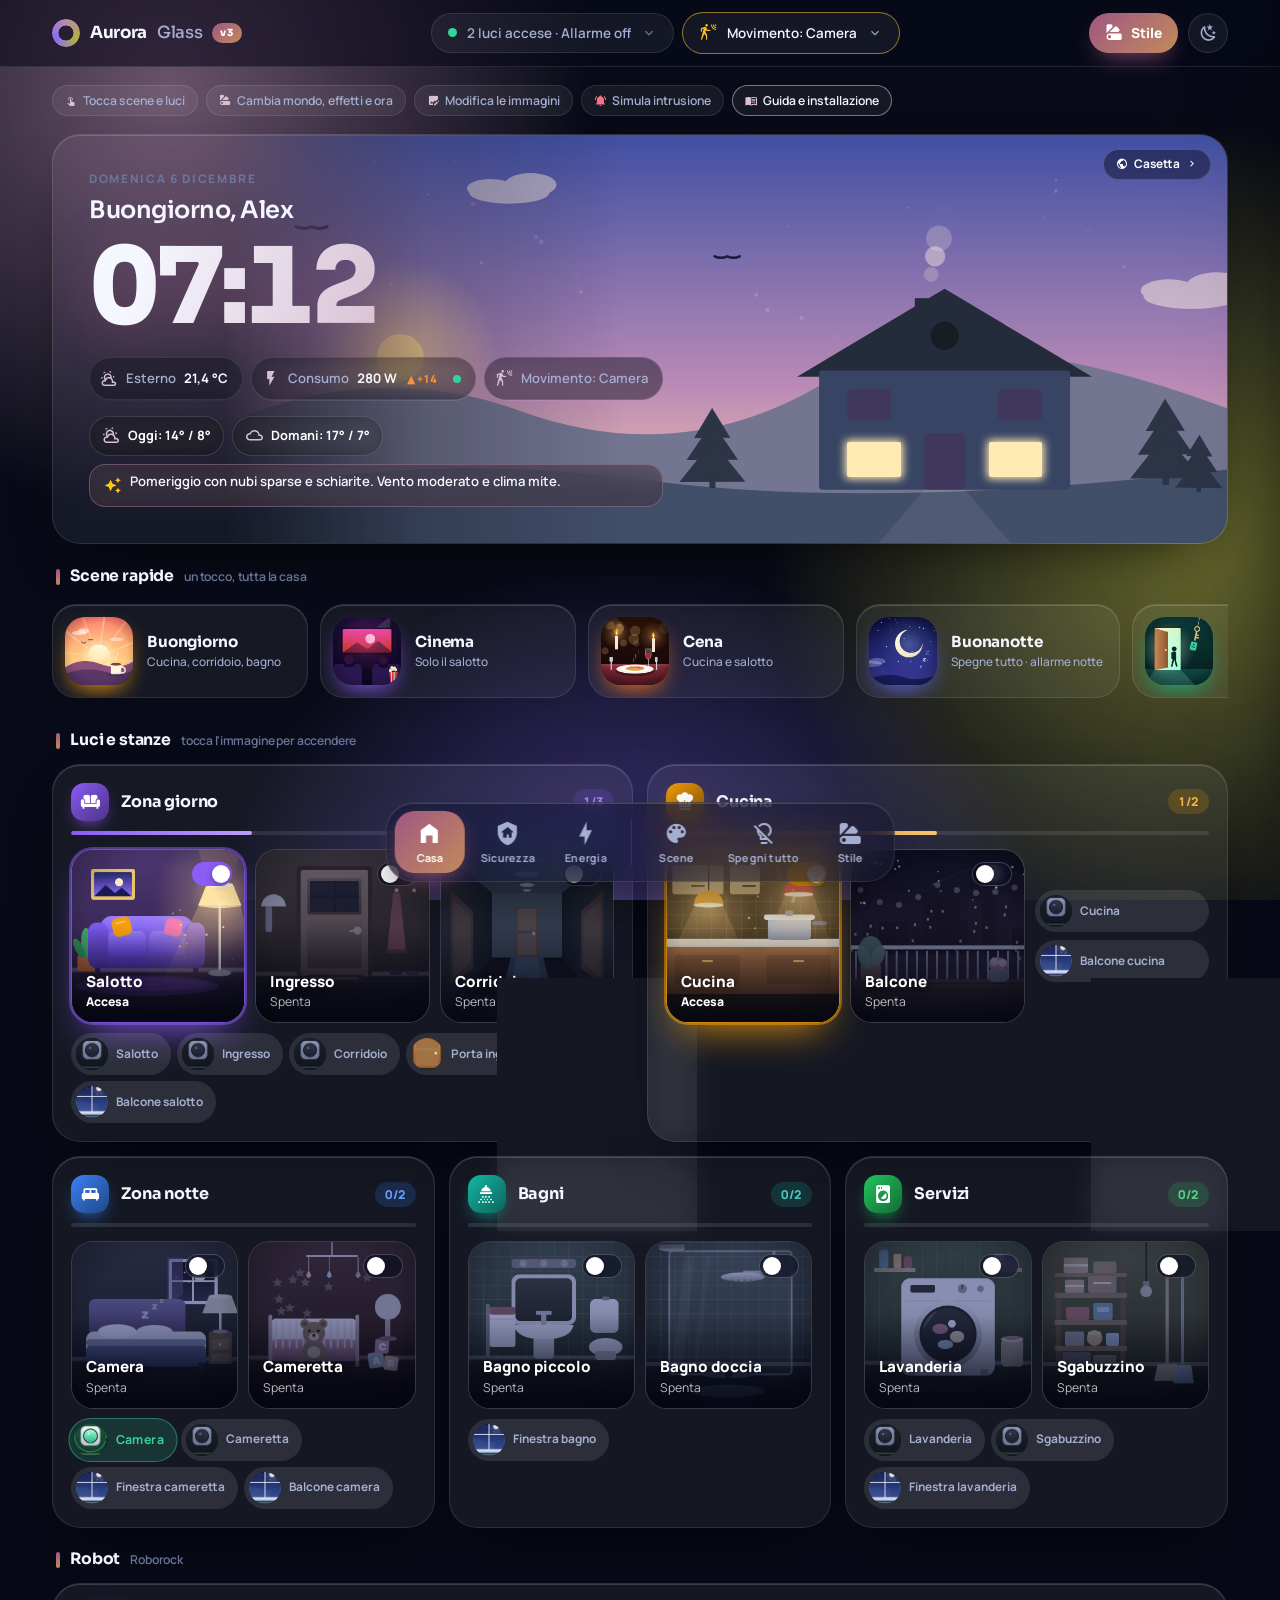
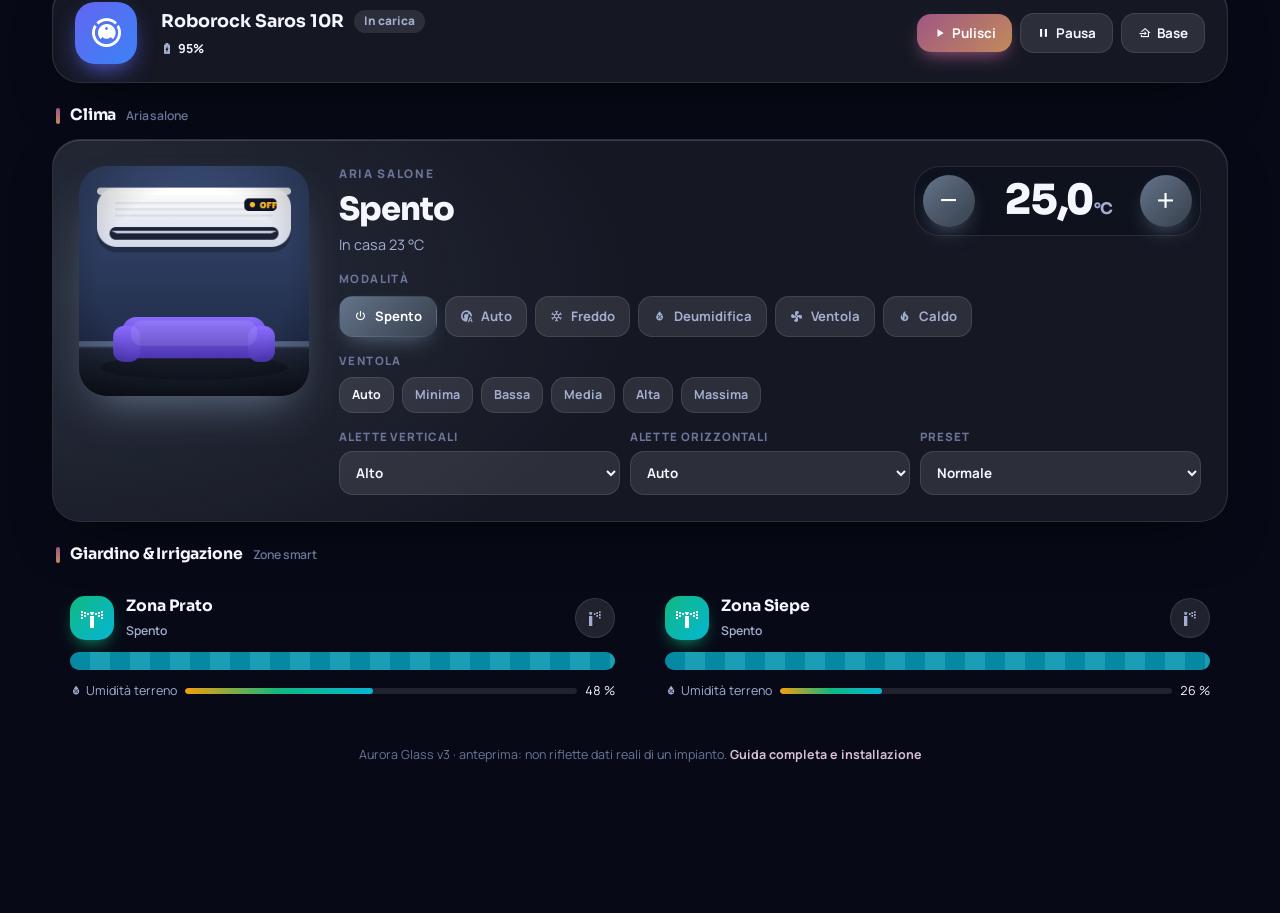
==== commit ca55c4f2: "prova 3.8.1: robot, giardino, server e UPS salvati davvero dall'editor" ====
--- a/src/index.html
+++ b/src/index.html
@@ -1003,7 +1003,8 @@
 
       <!-- Robot Aspirapolvere (Roborock Saros) -->
       <div style="--i:2.5" id="vacuum-wrap" hidden>
-        <h2 class="sec-title">Robot Aspirapolvere <small id="vac-model">Roborock</small></h2>
+        <h2 class="sec-title">Robot <small id="vac-model">Roborock</small></h2>
+        <div class="cl-pick" id="vac-pick" role="tablist" aria-label="Robot" hidden></div>
         <article class="card vacuum-card" id="vacuum-card">
           <div class="vac-icon-wrap" id="vac-icon-wrap">
             <span class="vac-ico"><i class="mdi mdi-robot-vacuum"></i></span>
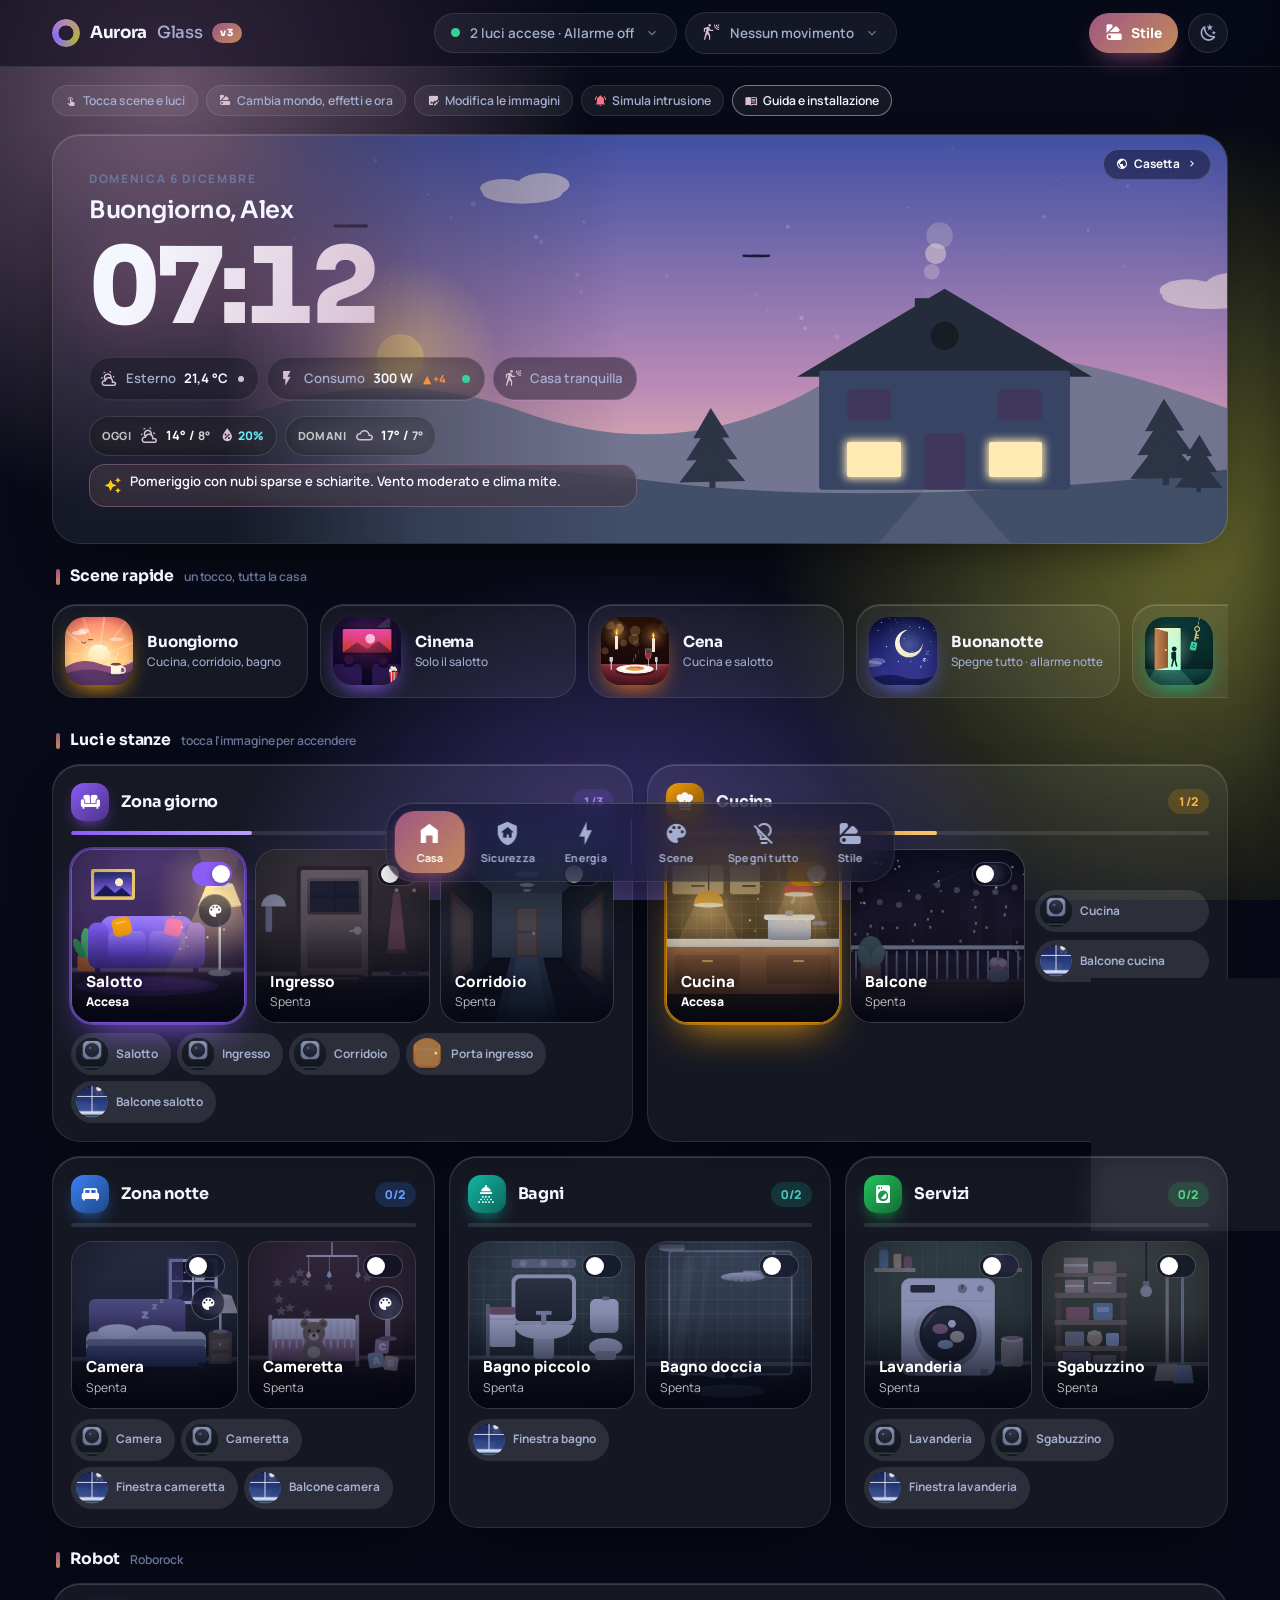
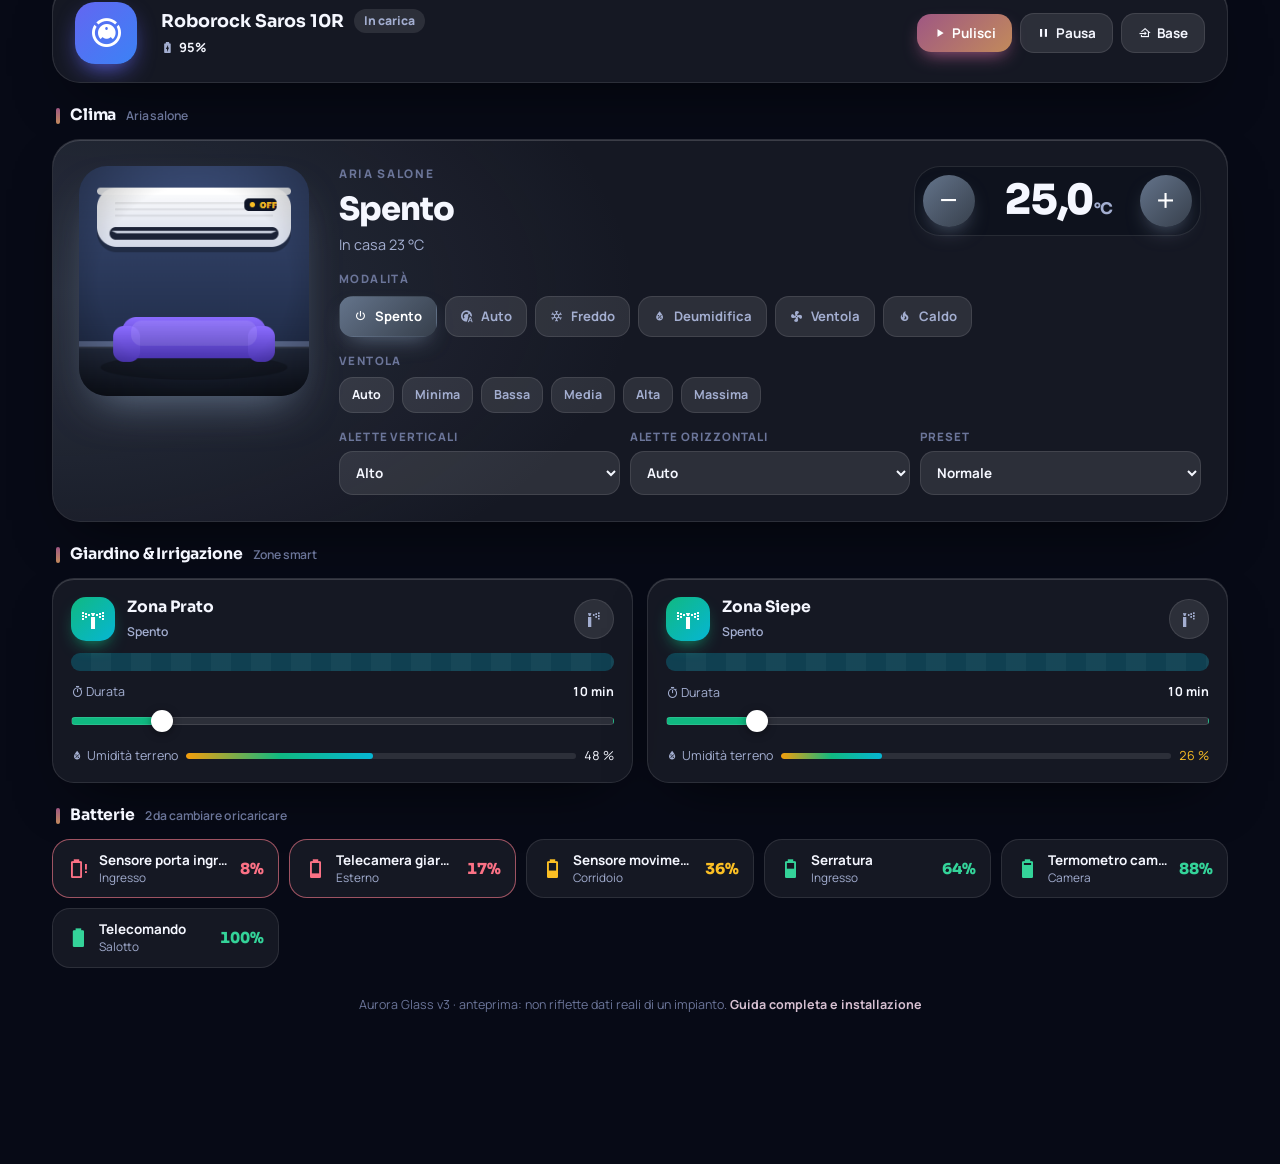
==== commit de3cc7bd: "3.8.2: previsioni, stazione meteo, Arlo, timer irrigazione, batterie e colori RGB Correzioni dalla s" ====
--- a/src/index.html
+++ b/src/index.html
@@ -315,7 +315,8 @@
 .stile.active .st-state { color: var(--ok); }
 .stile.open { border-color: color-mix(in srgb, var(--warn) 65%, transparent); box-shadow: 0 14px 30px -16px var(--warn); }
 .stile.open .st-state { color: var(--warn); }
-.cams { display: grid; grid-template-columns: 1fr 1fr; gap: 14px; }
+.cams { display: grid; grid-template-columns: repeat(2, minmax(0, 1fr)); gap: 14px; }
+.cam { min-width: 0; }
 .cam { padding: 14px; display: flex; flex-direction: column; gap: 10px; }
 .cam h4 { margin: 2px 4px 0; font-family: var(--font-display); font-size: .92rem; font-weight: 700; }
 .feed { position: relative; overflow: hidden; border-radius: 20px; aspect-ratio: 16 / 8.5; background: repeating-linear-gradient(0deg, rgba(255,255,255,.04) 0 1px, transparent 1px 4px), radial-gradient(120% 90% at 30% 20%, color-mix(in srgb, var(--b1) 60%, #10142e), transparent 70%), linear-gradient(135deg, #141a3a, color-mix(in srgb, var(--b3) 40%, #0b0f24)); }
@@ -327,7 +328,7 @@
 
 /* ---------- telecamere: faretto e sirena ---------- */
 .cam-actions { display: flex; align-items: center; gap: 8px; margin-top: 6px; }
-.cam-act-btn { flex: 1; display: inline-flex; align-items: center; justify-content: center; gap: 6px; padding: 8px 12px; border-radius: 14px; font-size: .78rem; font-weight: 700; border: 1px solid var(--border); background: var(--surface-2); color: var(--dim); cursor: pointer; transition: all .25s var(--spring); }
+.cam-act-btn { flex: 1; min-width: 0; display: inline-flex; align-items: center; justify-content: center; gap: 6px; padding: 8px 12px; border-radius: 14px; font-size: .78rem; font-weight: 700; border: 1px solid var(--border); background: var(--surface-2); color: var(--dim); cursor: pointer; transition: all .25s var(--spring); }
 .cam-act-btn:hover { color: var(--text); border-color: var(--acc-text); transform: translateY(-1px); }
 .cam-act-btn.active { background: color-mix(in srgb, var(--warn) 22%, var(--surface-2)); border-color: var(--warn); color: var(--warn); }
 .cam-act-btn.siren-btn.active { background: color-mix(in srgb, var(--danger) 25%, var(--surface-2)); border-color: var(--danger); color: #fff; animation: shake .7s ease-in-out infinite; }
@@ -605,35 +606,51 @@
 .w-ai-summary { display: flex; align-items: flex-start; gap: 8px; padding: 8px 14px; border-radius: 16px; background: color-mix(in srgb, var(--b1) 18%, rgba(0,0,0,.4)); border: 1px solid color-mix(in srgb, var(--b1) 40%, transparent); backdrop-filter: blur(10px); font-size: .82rem; font-weight: 600; line-height: 1.35; color: var(--text); }
 .w-ai-summary i { font-size: 1.1rem; color: #FACC15; flex: none; margin-top: 1px; }
 
-/* ---------- stazione meteo (Ecowitt / fulmini / sensori) ---------- */
-.ws-modal { position: absolute; top: calc(100% + 8px); left: 14px; right: 14px; z-index: 48; max-width: 520px; padding: 18px; border-radius: 26px; background: color-mix(in srgb, var(--surface-solid) 96%, transparent); border: 1px solid var(--border); box-shadow: var(--shadow); backdrop-filter: blur(20px); -webkit-backdrop-filter: blur(20px); animation: rise .35s var(--ease) both; }
-.ws-head { display: flex; align-items: center; justify-content: space-between; gap: 10px; margin-bottom: 12px; }
-.ws-head h3 { margin: 0; font-family: var(--font-display); font-size: 1rem; font-weight: 700; display: flex; align-items: center; gap: 8px; }
-.ws-grid { display: grid; grid-template-columns: repeat(auto-fit, minmax(130px, 1fr)); gap: 10px; }
-.ws-card { display: flex; flex-direction: column; gap: 4px; padding: 12px; border-radius: 16px; background: var(--surface-2); border: 1px solid var(--border); }
-.ws-card .ws-lbl { display: flex; align-items: center; gap: 6px; font-size: .72rem; font-weight: 700; color: var(--dim); }
-.ws-card .ws-val { font-family: var(--font-display); font-size: 1.25rem; font-weight: 800; color: var(--text); }
-.ws-card.lightning-alert { background: color-mix(in srgb, #E11D48 18%, var(--surface-2)); border-color: #E11D48; }
-.ws-card.lightning-alert .ws-val { color: #FDA4AF; }
-
-/* ---------- robot aspirapolvere (Roborock Saros) ---------- */
-.vacuum-card { display: grid; grid-template-columns: auto 1fr auto; align-items: center; gap: clamp(14px, 2.5vw, 24px); padding: 18px 22px; overflow: hidden; position: relative; }
-.vac-icon-wrap { position: relative; width: 62px; height: 62px; flex: none; }
+.w-fc-chip { cursor: pointer; }
+.w-fc-chip small { font-size: .74rem; opacity: .8; }
+
+/* ---------- stazione meteo (Ecowitt / Netatmo / fulmini) ---------- */
+.ws-grid { display: grid; grid-template-columns: repeat(auto-fill, minmax(138px, 1fr)); gap: 10px; }
+.ws-card { display: flex; flex-direction: column; gap: 4px; padding: 12px 14px; border-radius: 16px; background: var(--surface-2); border: 1px solid var(--border); text-align: left; color: inherit; font: inherit; cursor: pointer; transition: border-color .25s, transform .3s var(--spring); }
+.ws-card:hover { border-color: var(--acc-text); transform: translateY(-2px); }
+.ws-card.na { opacity: .55; }
+.ws-card .ws-lbl { display: flex; align-items: center; gap: 6px; font-size: .74rem; font-weight: 700; color: var(--dim); }
+.ws-card .ws-lbl i { font-size: 1rem; color: var(--acc-text); }
+.ws-card .ws-val { font-family: var(--font-display); font-size: 1.3rem; font-weight: 800; color: var(--text); font-variant-numeric: tabular-nums; }
+.ws-card .ws-val small { font-size: .78rem; font-weight: 700; color: var(--dim); margin-left: 2px; }
+.ws-card .ws-val small.ws-x { display: block; margin: 2px 0 0; font-family: inherit; }
+.ws-card.lightning-alert { background: color-mix(in srgb, var(--danger) 16%, var(--surface-2)); border-color: var(--danger); }
+.ws-card.lightning-alert .ws-val { color: var(--danger); }
+.ws-sec { grid-column: 1 / -1; margin: 6px 2px -2px; font-size: .74rem; font-weight: 800; letter-spacing: .06em; text-transform: uppercase; color: var(--faint); }
+#chip-temp[data-ws="1"]::after { content: ""; width: 6px; height: 6px; border-radius: 50%; background: var(--acc-text); margin-left: 2px; }
+
+/* ---------- robot aspirapolvere e tagliaerba ---------- */
+.vacuum-card { display: grid; grid-template-columns: auto minmax(0, 1fr) auto; grid-template-areas: "ico info act"; align-items: center; gap: 14px clamp(14px, 2.5vw, 24px); padding: 18px 22px; overflow: hidden; position: relative; }
+.vac-icon-wrap { grid-area: ico; position: relative; width: 62px; height: 62px; flex: none; }
 .vac-ico { width: 100%; height: 100%; border-radius: 20px; display: grid; place-items: center; font-size: 2.2rem; color: #fff; background: linear-gradient(135deg, #6366F1, #3B82F6); box-shadow: 0 10px 24px -8px #6366F1; }
-.vacuum-card.cleaning .vac-ico { animation: spin 8s linear infinite; }
-.vacuum-card.cleaning .vac-pulse { position: absolute; inset: -4px; border-radius: 24px; border: 2px solid #6366F1; animation: st-ping 1.6s ease-out infinite; }
-.vac-info { min-width: 0; display: flex; flex-direction: column; gap: 4px; }
-.vac-top { display: flex; align-items: center; gap: 10px; flex-wrap: wrap; }
-.vac-top h3 { margin: 0; font-family: var(--font-display); font-size: 1.1rem; font-weight: 700; }
-.vac-badge { font-size: .74rem; font-weight: 800; padding: 3px 10px; border-radius: 99px; background: var(--surface-2); color: var(--dim); }
-.vacuum-card.cleaning .vac-badge { background: color-mix(in srgb, var(--ok) 20%, transparent); color: var(--ok); }
+.vac-pulse { display: none; }
+#vacuum-wrap.is-cleaning .vac-ico i { animation: vac-wobble 2.4s ease-in-out infinite; display: inline-grid; }
+#vacuum-wrap.is-cleaning .vac-pulse { display: block; position: absolute; inset: -4px; border-radius: 24px; border: 2px solid #6366F1; animation: st-ping 1.6s ease-out infinite; pointer-events: none; }
+@keyframes vac-wobble { 0%, 100% { transform: translateX(-3px) rotate(-6deg); } 50% { transform: translateX(3px) rotate(6deg); } }
+.vac-info { grid-area: info; min-width: 0; display: flex; flex-direction: column; gap: 4px; }
+.vac-top { display: flex; align-items: center; gap: 6px 10px; flex-wrap: wrap; min-width: 0; }
+.vac-top h3 { margin: 0; min-width: 0; max-width: 100%; overflow: hidden; text-overflow: ellipsis; white-space: nowrap; font-family: var(--font-display); font-size: 1.1rem; font-weight: 700; }
+.vac-badge { font-size: .76rem; font-weight: 800; padding: 3px 10px; border-radius: 99px; background: var(--surface-2); color: var(--dim); white-space: nowrap; }
+#vacuum-wrap.is-cleaning .vac-badge { background: color-mix(in srgb, var(--ok) 20%, transparent); color: var(--ok); }
 .vac-stats { display: flex; align-items: center; gap: 8px; flex-wrap: wrap; margin-top: 2px; }
-.vchip { display: inline-flex; align-items: center; gap: 5px; font-size: .78rem; font-weight: 700; color: var(--dim); }
+.vchip { display: inline-flex; align-items: center; gap: 5px; font-size: .8rem; font-weight: 700; color: var(--dim); }
 .vchip b { color: var(--text); }
-.vac-actions { display: flex; align-items: center; gap: 8px; flex-wrap: wrap; }
-.vbtn { display: inline-flex; align-items: center; gap: 6px; padding: 10px 16px; border-radius: 14px; border: 1px solid var(--border); background: var(--surface-2); color: var(--text); font-weight: 700; font-size: .84rem; cursor: pointer; transition: all .25s var(--spring); }
+.vchip.low, .vchip.low b { color: var(--danger); }
+.vac-actions { grid-area: act; display: flex; align-items: center; gap: 8px; flex-wrap: wrap; justify-content: flex-end; }
+.vbtn { display: inline-flex; align-items: center; justify-content: center; gap: 6px; padding: 10px 16px; border-radius: 14px; border: 1px solid var(--border); background: var(--surface-2); color: var(--text); font-weight: 700; font-size: .84rem; cursor: pointer; transition: all .25s var(--spring); white-space: nowrap; }
 .vbtn:hover { transform: translateY(-2px); border-color: var(--acc-text); }
 .vbtn.play { background: linear-gradient(135deg, var(--a1), var(--a2)); color: #fff; border: 0; box-shadow: 0 8px 18px -6px var(--a1); }
+/* schermi stretti: i comandi vanno sotto, su tutta la larghezza (prima il nome finiva sopra i pulsanti) */
+@media (max-width: 860px) {
+  .vacuum-card { grid-template-columns: auto minmax(0, 1fr); grid-template-areas: "ico info" "act act"; padding: 16px; }
+  .vac-actions { justify-content: stretch; }
+  .vac-actions .vbtn { flex: 1 1 0; min-width: 0; padding: 10px 8px; }
+}
 
 /* ---------- giardino & irrigazione ---------- */
 .garden-grid { display: grid; grid-template-columns: repeat(auto-fit, minmax(260px, 1fr)); gap: 14px; }
@@ -654,7 +671,74 @@
 .gm-lbl { color: var(--dim); display: flex; align-items: center; gap: 4px; }
 .gm-val { color: var(--text); font-variant-numeric: tabular-nums; }
 .gm-bar { flex: 1; height: 6px; border-radius: 99px; background: var(--surface-2); overflow: hidden; }
-.gm-bar i { display: block; height: 100%; border-radius: 99px; background: linear-gradient(90deg, #F59E0B, #10B981, #06B6D4); }
+.gm-bar i { display: block; height: 100%; border-radius: 99px; background: linear-gradient(90deg, #F59E0B, #10B981, #06B6D4); transition: width .6s var(--ease); }
+.g-water-flow { opacity: .35; transition: opacity .4s; }
+.garden-card[data-active="true"] .g-water-flow { opacity: 1; }
+.garden-card:not([data-active="true"]) .flow-wave { animation-play-state: paused; }
+.g-timer { display: flex; flex-direction: column; gap: 6px; }
+.g-timer-top { display: flex; align-items: center; justify-content: space-between; gap: 8px; font-size: .78rem; color: var(--dim); }
+.g-timer-top b { color: var(--text); font-variant-numeric: tabular-nums; }
+.g-left { font-variant-numeric: tabular-nums; }
+.g-range, .lc-range { -webkit-appearance: none; appearance: none; width: 100%; height: 28px; background: transparent; cursor: pointer; margin: 0; }
+.g-range::-webkit-slider-runnable-track, .lc-range::-webkit-slider-runnable-track { height: 8px; border-radius: 99px; background: linear-gradient(90deg, #10B981 var(--p, 30%), var(--surface-2) var(--p, 30%)); border: 1px solid var(--border); }
+.g-range::-moz-range-track, .lc-range::-moz-range-track { height: 8px; border-radius: 99px; background: linear-gradient(90deg, #10B981 var(--p, 30%), var(--surface-2) var(--p, 30%)); border: 1px solid var(--border); }
+.g-range::-webkit-slider-thumb, .lc-range::-webkit-slider-thumb { -webkit-appearance: none; width: 22px; height: 22px; margin-top: -8px; border-radius: 50%; background: #fff; border: 0; box-shadow: 0 2px 8px rgba(0,0,0,.4); }
+.g-range::-moz-range-thumb, .lc-range::-moz-range-thumb { width: 22px; height: 22px; border-radius: 50%; background: #fff; border: 0; box-shadow: 0 2px 8px rgba(0,0,0,.4); }
+.g-range:disabled { opacity: .5; cursor: default; }
+.lc-range::-webkit-slider-runnable-track { background: linear-gradient(90deg, var(--a1) var(--p, 60%), var(--surface-2) var(--p, 60%)); }
+.lc-range::-moz-range-track { background: linear-gradient(90deg, var(--a1) var(--p, 60%), var(--surface-2) var(--p, 60%)); }
+
+/* ---------- batterie dei dispositivi ---------- */
+.bat-grid { display: grid; grid-template-columns: repeat(auto-fill, minmax(min(100%, 210px), 1fr)); gap: 10px; }
+.bat { --bc: var(--ok); display: flex; align-items: center; gap: 10px; padding: 11px 14px; border-radius: 18px; border: 1px solid var(--border); background: var(--surface); backdrop-filter: blur(14px); -webkit-backdrop-filter: blur(14px); color: var(--text); font: inherit; text-align: left; cursor: pointer; min-width: 0; transition: transform .3s var(--spring), border-color .25s; }
+.bat:hover { transform: translateY(-2px); border-color: color-mix(in srgb, var(--bc) 60%, var(--border)); }
+.bat[data-lvl="mid"] { --bc: var(--warn); }
+.bat[data-lvl="low"] { --bc: var(--danger); border-color: color-mix(in srgb, var(--danger) 55%, var(--border)); }
+.bat[data-lvl="na"] { --bc: #64748B; opacity: .7; }
+.bat > i { font-size: 1.4rem; color: var(--bc); flex: none; }
+.bat-t { flex: 1; min-width: 0; display: flex; flex-direction: column; }
+.bat-t b { font-size: .84rem; overflow: hidden; text-overflow: ellipsis; white-space: nowrap; }
+.bat-t small { font-size: .74rem; color: var(--dim); overflow: hidden; text-overflow: ellipsis; white-space: nowrap; }
+.bat-v { font-family: var(--font-display); font-weight: 800; font-size: .95rem; color: var(--bc); font-variant-numeric: tabular-nums; }
+.bat-more { margin-top: 10px; width: 100%; }
+
+/* ---------- colori ed effetti delle luci RGB ---------- */
+.orb .o-col { position: absolute; right: 12px; top: 44px; z-index: 4; width: 34px; height: 34px; border-radius: 50%; display: grid; place-items: center; font-size: 1.05rem; color: #fff; background: rgba(8,10,30,.55); border: 1px solid rgba(255,255,255,.28); backdrop-filter: blur(6px); -webkit-backdrop-filter: blur(6px); box-shadow: inset 0 0 0 3px var(--lc, transparent); cursor: pointer; transition: transform .3s var(--spring); }
+.orb .o-col:hover { transform: scale(1.1); }
+.orb .o-col:focus-visible { outline: 2px solid #fff; outline-offset: 2px; }
+.lc-sec { display: flex; flex-direction: column; gap: 10px; }
+.lc-sec h5 { margin: 0; font-size: .78rem; font-weight: 800; letter-spacing: .05em; text-transform: uppercase; color: var(--dim); display: flex; justify-content: space-between; }
+.lc-sec h5 b { color: var(--text); letter-spacing: 0; }
+.lc-sw { display: grid; grid-template-columns: repeat(auto-fill, minmax(42px, 1fr)); gap: 10px; }
+.lc-sw button { aspect-ratio: 1; border-radius: 50%; border: 2px solid rgba(255,255,255,.25); background: var(--c); cursor: pointer; box-shadow: 0 6px 16px -6px var(--c); transition: transform .3s var(--spring); }
+.lc-sw button:hover { transform: scale(1.1); }
+.lc-sw button[aria-pressed="true"] { border-color: #fff; box-shadow: 0 0 0 3px color-mix(in srgb, var(--c) 60%, transparent), 0 6px 16px -6px var(--c); }
+.lc-white { grid-template-columns: repeat(auto-fill, minmax(70px, 1fr)); }
+.lc-white button { aspect-ratio: auto; border-radius: 14px; padding: 10px 6px; font: inherit; font-size: .76rem; font-weight: 800; color: #1E293B; }
+.lc-pick { display: inline-flex; align-items: center; gap: 10px; font-size: .82rem; font-weight: 700; color: var(--dim); cursor: pointer; }
+.lc-pick input { width: 42px; height: 32px; border: 0; padding: 0; background: none; cursor: pointer; }
+.lc-fx { display: flex; flex-wrap: wrap; gap: 8px; max-height: 190px; overflow: auto; }
+.lc-fx button { border: 1px solid var(--border); background: var(--surface-2); color: var(--text); border-radius: 99px; padding: 8px 14px; font: inherit; font-size: .8rem; font-weight: 700; cursor: pointer; }
+.lc-fx button[aria-pressed="true"] { color: #fff; border-color: transparent; background: linear-gradient(135deg, var(--a1), var(--a2)); }
+
+/* ---------- altre centrali e modalità delle telecamere ---------- */
+.ax-list { display: flex; flex-direction: column; gap: 10px; margin-top: 10px; }
+.ax-row { --al: var(--ok); display: flex; align-items: center; gap: 12px; flex-wrap: wrap; padding: 10px 12px; border-radius: 18px; background: var(--surface-2); border: 1px solid var(--border); }
+.ax-row[data-s="armed"] { --al: var(--warn); }
+.ax-row[data-s="alarm"] { --al: var(--danger); border-color: var(--danger); }
+.ax-row[data-s="na"] { --al: #64748B; }
+.ax-ico { width: 38px; height: 38px; border-radius: 13px; display: grid; place-items: center; font-size: 1.25rem; color: #fff; background: var(--al); flex: none; }
+.ax-t { flex: 1 1 140px; min-width: 0; display: flex; flex-direction: column; }
+.ax-t b { font-size: .88rem; overflow: hidden; text-overflow: ellipsis; white-space: nowrap; }
+.ax-t small { font-size: .76rem; color: var(--dim); }
+.ax-modes { display: flex; gap: 6px; flex-wrap: wrap; }
+.ax-modes button { border: 1px solid var(--border); background: var(--surface); color: var(--dim); border-radius: 12px; padding: 8px 12px; font: inherit; font-size: .78rem; font-weight: 800; cursor: pointer; white-space: nowrap; }
+.ax-modes button[aria-pressed="true"] { color: #fff; border-color: transparent; background: linear-gradient(135deg, var(--al), color-mix(in srgb, var(--al) 55%, #000)); }
+
+/* ---------- telecamere: batteria e foto ---------- */
+.cam-bat { display: inline-flex; align-items: center; gap: 3px; font-size: .76rem; font-weight: 800; color: var(--dim); white-space: nowrap; }
+.cam-bat.low { color: var(--danger); }
+.cam-bat i { font-size: 1rem; }
 
 /* ---------- server e gruppo di continuità (UPS NUT) ---------- */
 .infra-grid { display: grid; grid-template-columns: repeat(auto-fit, minmax(280px, 1fr)); gap: 14px; margin-top: 10px; }
@@ -714,8 +798,8 @@
 .cl-sel label { display: flex; flex-direction: column; gap: 6px; font-size: .72rem; font-weight: 800; letter-spacing: .08em; text-transform: uppercase; color: var(--faint); }
 .cl-sel select { width: 100%; padding: 11px 12px; border-radius: 14px; border: 1px solid var(--border); background: var(--surface-2); color: var(--text); font: inherit; font-size: .84rem; font-weight: 700; letter-spacing: 0; text-transform: none; cursor: pointer; }
 .cl-sel select option { background: var(--surface-solid); color: var(--text); }
-.cam-head { display: flex; align-items: center; gap: 8px; margin: 2px 2px 0; }
-.cam-head h4 { margin: 0; flex: 1; font-family: var(--font-display); font-size: .92rem; font-weight: 700; }
+.cam-head { display: flex; align-items: center; flex-wrap: wrap; gap: 6px 8px; margin: 2px 2px 0; }
+.cam-head h4 { margin: 0; flex: 1 1 auto; min-width: 0; font-family: var(--font-display); font-size: .92rem; font-weight: 700; }
 .cl-hint { margin: 10px 0 0; padding: 9px 13px; border-radius: 14px; max-width: 48ch; font-size: .8rem; font-weight: 700; line-height: 1.35; color: var(--warn); background: color-mix(in srgb, var(--warn) 15%, transparent); border: 1px solid color-mix(in srgb, var(--warn) 35%, transparent); }
 /* più climatizzatori: una riga per scegliere quale comandare */
 .cl-pick { display: flex; gap: 8px; overflow-x: auto; padding: 2px 2px 12px; scrollbar-width: none; }
@@ -734,7 +818,7 @@
 .sec-edit:hover { color: var(--text); border-color: var(--acc-text); }
 .sec-edit i { color: var(--acc-text); }
 .cam-off { font-size: .64rem; font-weight: 800; letter-spacing: .08em; text-transform: uppercase; color: #fff; background: #E11D48; padding: 3px 8px; border-radius: 99px; }
-.cam-meta { font-size: .68rem; color: var(--faint); font-weight: 700; }
+.cam-meta { font-size: .68rem; color: var(--faint); font-weight: 700; min-width: 0; white-space: nowrap; overflow: hidden; text-overflow: ellipsis; }
 .cbtn { display: inline-flex; align-items: center; gap: 6px; border: 1px solid var(--border); background: var(--surface-2); color: var(--text); border-radius: 12px; padding: 7px 10px; font-weight: 800; font-size: .74rem; cursor: pointer; transition: transform .3s var(--spring), background .25s; }
 .cbtn:hover { transform: translateY(-2px); }
 .cbtn.go { color: #fff; border-color: transparent; background: linear-gradient(135deg, #F43F5E, #F97316); }
@@ -772,7 +856,9 @@
   .rooms { grid-template-columns: 1fr; }
   .room.w3 { grid-column: span 1; }
   .w3 .room-body, .rooms.auto .room-body { grid-template-columns: repeat(2, minmax(0, 1fr)); }
-  .grid2, .cams { grid-template-columns: 1fr; }
+  .grid2 { grid-template-columns: 1fr; }
+  .cams { grid-template-columns: minmax(0, 1fr); }
+  .cam-meta { order: 10; flex-basis: 100%; }
   .hero { min-height: 410px; }
   .hero-art { height: auto; width: 100%; -webkit-mask-image: linear-gradient(180deg, transparent 0%, #000 42%); mask-image: linear-gradient(180deg, transparent 0%, #000 42%); }
   .hero-body { padding-bottom: 190px; }
@@ -970,22 +1056,8 @@
               </div>
             </div>
             <div class="w-ai-summary" id="w-ai-summary" hidden>
-              <i class="mdi mdi-sparkles"></i>
+              <i class="mdi mdi-creation"></i>
               <span id="w-ai-text">Previsione meteo del giorno…</span>
-            </div>
-          </div>
-          <!-- Modal Stazione Meteo (Ecowitt / fulmini / vento / pioggia) -->
-          <div class="ws-modal" id="ws-modal" hidden role="dialog" aria-modal="true" aria-labelledby="ws-title">
-            <div class="ws-head">
-              <h3 id="ws-title"><i class="mdi mdi-weather-station"></i>Stazione Meteo</h3>
-              <button class="icon-btn" id="ws-close" type="button" aria-label="Chiudi"><i class="mdi mdi-close"></i></button>
-            </div>
-            <div class="ws-grid" id="ws-grid">
-              <div class="ws-card"><span class="ws-lbl"><i class="mdi mdi-weather-windy"></i>Vento</span><span class="ws-val" id="ws-wind">-- km/h</span></div>
-              <div class="ws-card"><span class="ws-lbl"><i class="mdi mdi-weather-pouring"></i>Pioggia oggi</span><span class="ws-val" id="ws-rain">-- mm</span></div>
-              <div class="ws-card"><span class="ws-lbl"><i class="mdi mdi-white-balance-sunny"></i>Indice UV</span><span class="ws-val" id="ws-uv">--</span></div>
-              <div class="ws-card"><span class="ws-lbl"><i class="mdi mdi-gauge"></i>Pressione</span><span class="ws-val" id="ws-press">-- hPa</span></div>
-              <div class="ws-card" id="ws-card-light"><span class="ws-lbl"><i class="mdi mdi-lightning-bolt"></i>Fulmini</span><span class="ws-val" id="ws-light">0 colpi</span></div>
             </div>
           </div>
         </div>
@@ -1071,6 +1143,13 @@
         <h2 class="sec-title">Giardino & Irrigazione <small id="garden-sub">Zone smart</small></h2>
         <div class="garden-grid" id="garden-zones"></div>
       </div>
+
+      <!-- Batterie dei dispositivi (trovate da sole: sensori con classe «battery») -->
+      <div style="--i:4" id="bat-wrap" hidden>
+        <h2 class="sec-title">Batterie <small id="bat-sub">dalla più scarica</small></h2>
+        <div class="bat-grid" id="bat-grid"></div>
+        <button class="btn ghost bat-more" id="bat-more" type="button" hidden><i class="mdi mdi-chevron-down"></i><span>Mostra tutte</span></button>
+      </div>
     </section>
 
     <!-- ===================== VISTA SICUREZZA ===================== -->
@@ -1106,6 +1185,12 @@
           <div class="tiles" id="open-tiles"></div>
         </article>
       </div>
+
+      <!-- altre centrali: modalità delle telecamere (Arlo, Blink, Ring…) o una seconda centrale -->
+      <article class="card panel alarms-x" id="alarms-x" style="--i:2.5" hidden>
+        <h3><i class="mdi mdi-cctv" style="color:var(--acc-text)"></i>Modalità telecamere e altre centrali<button class="sec-edit home-edit" type="button" data-home="security"><i class="mdi mdi-pencil"></i>Modifica</button></h3>
+        <div class="ax-list" id="ax-list"></div>
+      </article>
 
       <div class="cams" id="cams" style="--i:3">
         <article class="card cam"><h4>Ingresso</h4><div class="feed"><span class="live">LIVE</span><span class="stamp" data-stamp>--:--:--</span></div></article>
@@ -1287,6 +1372,24 @@
     <div class="mfoot"><button class="btn ghost" id="code-cancel" type="button">Annulla</button><button class="btn" id="code-ok" type="button">Conferma</button></div>
   </div>
 </div>
+<!-- Stazione meteo (Ecowitt, Netatmo…): temperatura e umidità fuori e dentro, vento, pioggia, UV, pressione, fulmini -->
+<div class="modal" id="wsbox" role="dialog" aria-modal="true" aria-labelledby="ws-title" aria-hidden="true">
+  <div class="mcard" style="width:min(560px,100%)">
+    <div class="mhead"><h2><span id="ws-title">Stazione Meteo</span><small id="ws-sub">tocca un valore per lo storico</small></h2><button class="icon-btn" id="ws-close" type="button" aria-label="Chiudi"><i class="mdi mdi-close"></i></button></div>
+    <div class="ws-grid" id="ws-grid"></div>
+  </div>
+</div>
+<!-- Colori ed effetti di una luce RGB -->
+<div class="modal" id="colorbox" role="dialog" aria-modal="true" aria-labelledby="lc-title" aria-hidden="true">
+  <div class="mcard" style="width:min(460px,100%)">
+    <div class="mhead"><h2><span id="lc-title">Colori ed effetti</span><small id="lc-sub"></small></h2><button class="icon-btn" id="lc-close" type="button" aria-label="Chiudi"><i class="mdi mdi-close"></i></button></div>
+    <div class="lc-sec" id="lc-colors-sec"><h5>Colore</h5><div class="lc-sw" id="lc-colors"></div><label class="lc-pick"><input type="color" id="lc-custom" value="#ff8a3d"><span>Scegli un altro colore</span></label></div>
+    <div class="lc-sec" id="lc-temps-sec"><h5>Bianco</h5><div class="lc-sw lc-white" id="lc-temps"></div></div>
+    <div class="lc-sec" id="lc-bri-sec"><h5>Luminosità <b id="lc-bri-val">--</b></h5><input class="lc-range" type="range" id="lc-bri" min="1" max="100" step="1" value="60" aria-label="Luminosità"></div>
+    <div class="lc-sec" id="lc-fx-sec"><h5>Effetti</h5><div class="lc-fx" id="lc-fx"></div></div>
+    <div class="mfoot"><button class="btn ghost" id="lc-more" type="button"><i class="mdi mdi-tune-variant"></i>Altre impostazioni</button><button class="btn" id="lc-done" type="button"><i class="mdi mdi-check"></i>Fatto</button></div>
+  </div>
+</div>
 <div class="modal" id="pricebox" role="dialog" aria-modal="true" aria-labelledby="pr-title" aria-hidden="true">
   <div class="mcard" style="width:min(440px,100%)">
     <div class="mhead"><h2><span id="pr-title">Costo dell'energia</span><small>Quanto paghi un kWh in bolletta</small></h2><button class="icon-btn" id="pr-close" type="button" aria-label="Chiudi"><i class="mdi mdi-close"></i></button></div>
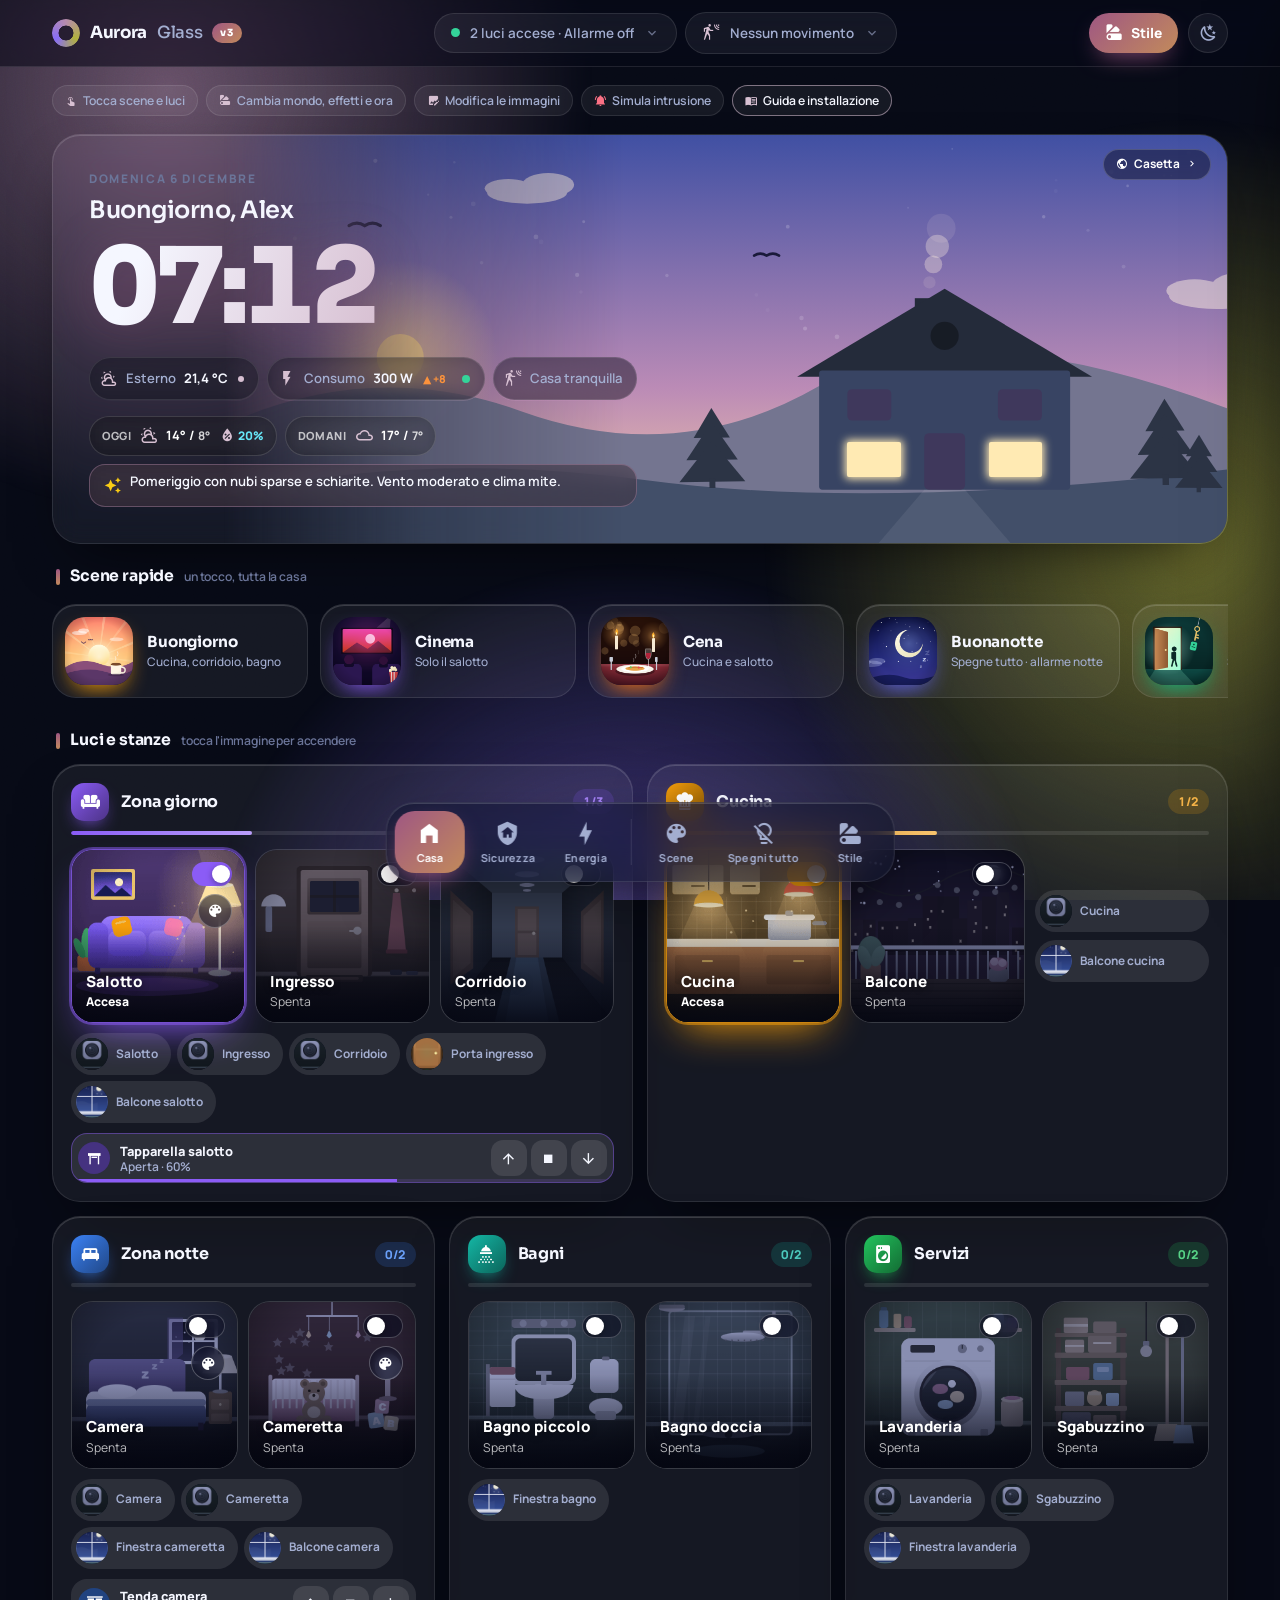
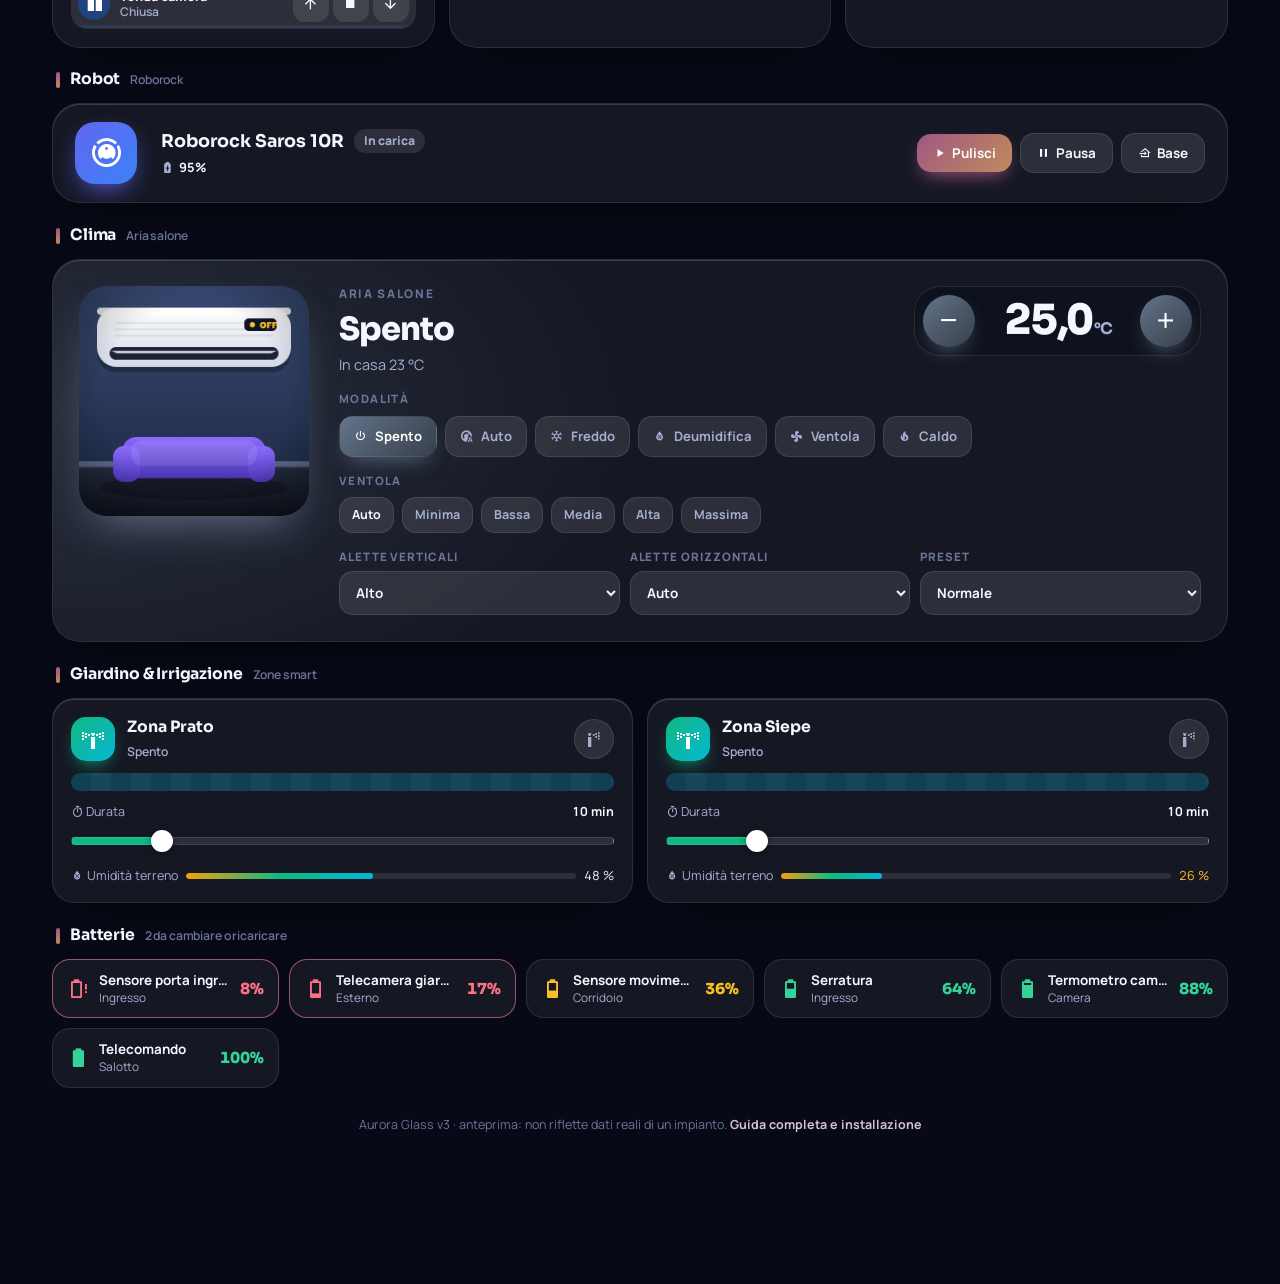
==== commit aeb73abd: "3.9.0: tapparelle e tende nelle stanze - Ogni stanza può avere tapparelle, veneziane, tende, tende d" ====
--- a/src/index.html
+++ b/src/index.html
@@ -263,6 +263,30 @@
 .tsens .t-ph i { display: inline-block; margin: 0; font-size: 1rem; }
 .tsens b { color: var(--text); font-weight: 800; font-variant-numeric: tabular-nums; }
 .room.nolights .count, .room.nolights .bar { display: none; }
+/* 3.9.0 · tapparelle e tende: una riga per tapparella con nome, stato, tasti su / stop / giù e la posizione in basso */
+.covers { grid-column: 1 / -1; display: grid; gap: 6px; }
+.cv-row { position: relative; display: flex; align-items: center; gap: 8px; padding: 6px; border-radius: 16px; background: var(--surface-2); border: 1px solid transparent; overflow: hidden; transition: border-color .3s; }
+.cv-row.is-open { border-color: color-mix(in srgb, var(--room) 45%, transparent); }
+.cv-main { flex: 1 1 auto; min-width: 0; display: flex; align-items: center; gap: 10px; padding: 0; border: 0; background: none; color: inherit; font: inherit; text-align: left; cursor: pointer; }
+.cv-ic { width: 32px; height: 32px; border-radius: 50%; display: grid; place-items: center; flex: none; color: #fff; font-size: 1.05rem; background: color-mix(in srgb, var(--room) 45%, #0b1020); }
+.cv-ic i { margin: 0; }
+.cv-txt { display: grid; min-width: 0; line-height: 1.25; }
+.cv-txt b { font-size: .8rem; font-weight: 800; color: var(--text); white-space: nowrap; overflow: hidden; text-overflow: ellipsis; }
+.cv-txt small { font-size: .75rem; font-weight: 600; color: var(--dim); font-variant-numeric: tabular-nums; }
+.cv-row.na .cv-txt small { color: var(--warn); }
+.cv-btns { display: flex; gap: 4px; flex: none; }
+.cv-b { width: 36px; height: 36px; border-radius: 12px; display: grid; place-items: center; padding: 0; border: 1px solid transparent; background: var(--surface-2); color: var(--text); font-size: 1.05rem; cursor: pointer; transition: background .2s, color .2s; }
+.cv-b:hover:not(:disabled) { background: color-mix(in srgb, var(--room) 35%, transparent); }
+.cv-b.on { background: var(--room); color: #fff; }
+.cv-b:disabled { opacity: .4; cursor: default; }
+.cv-b i { margin: 0; }
+.cv-b[hidden], .cv-bar[hidden] { display: none; }
+.cv-bar { position: absolute; left: 0; right: 0; bottom: 0; height: 3px; background: color-mix(in srgb, var(--room) 15%, transparent); }
+.cv-bar i { display: block; height: 100%; width: 0; background: var(--room); transition: width .3s; }
+@media (prefers-reduced-motion: no-preference) {
+  .cv-row[data-moving="up"] .cv-ic, .cv-row[data-moving="down"] .cv-ic { animation: cvMove 1.2s ease-in-out infinite; }
+}
+@keyframes cvMove { 50% { opacity: .55; } }
 .rooms.auto { display: flex; flex-wrap: wrap; }
 .rooms.auto .room { flex: var(--n, 2) 1 calc(var(--n, 2) * 170px); min-width: min(100%, 290px); }
 .rooms.auto .room-body { grid-template-columns: repeat(var(--n, 2), minmax(0, 1fr)); }
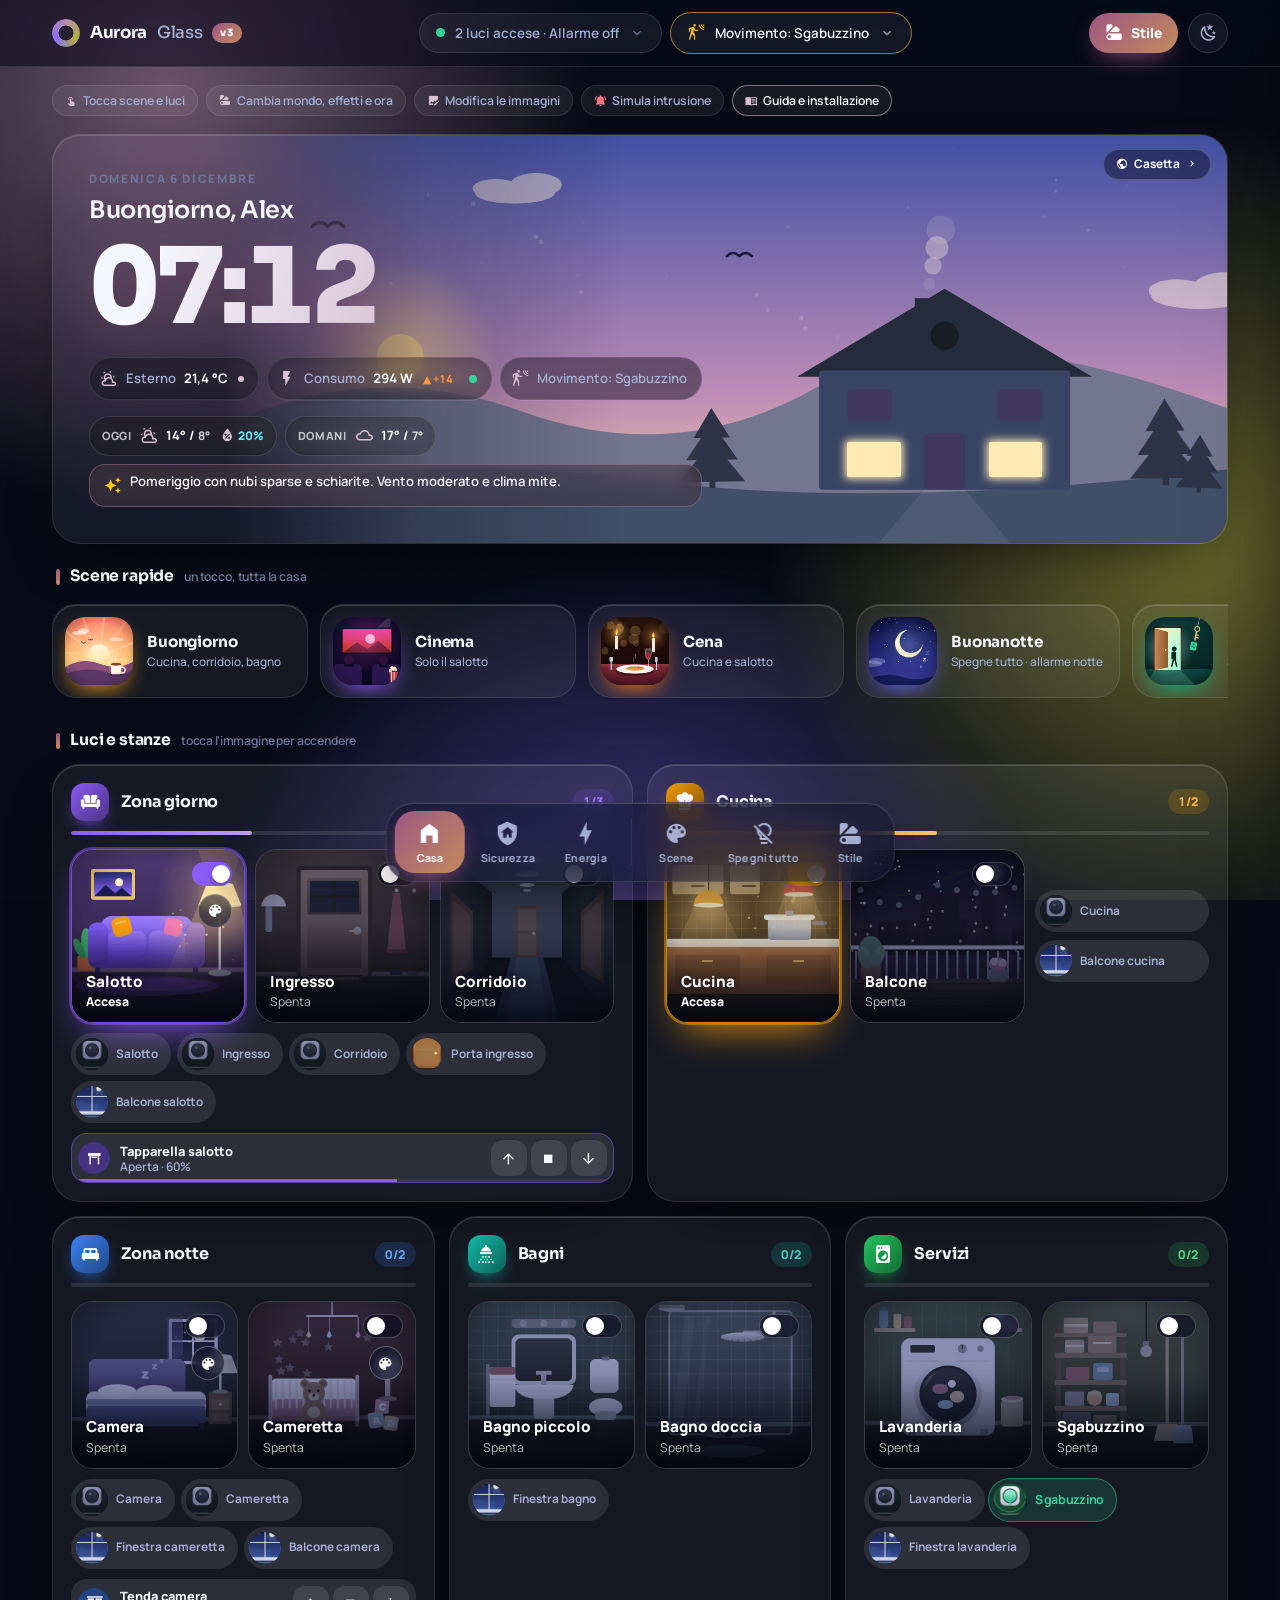
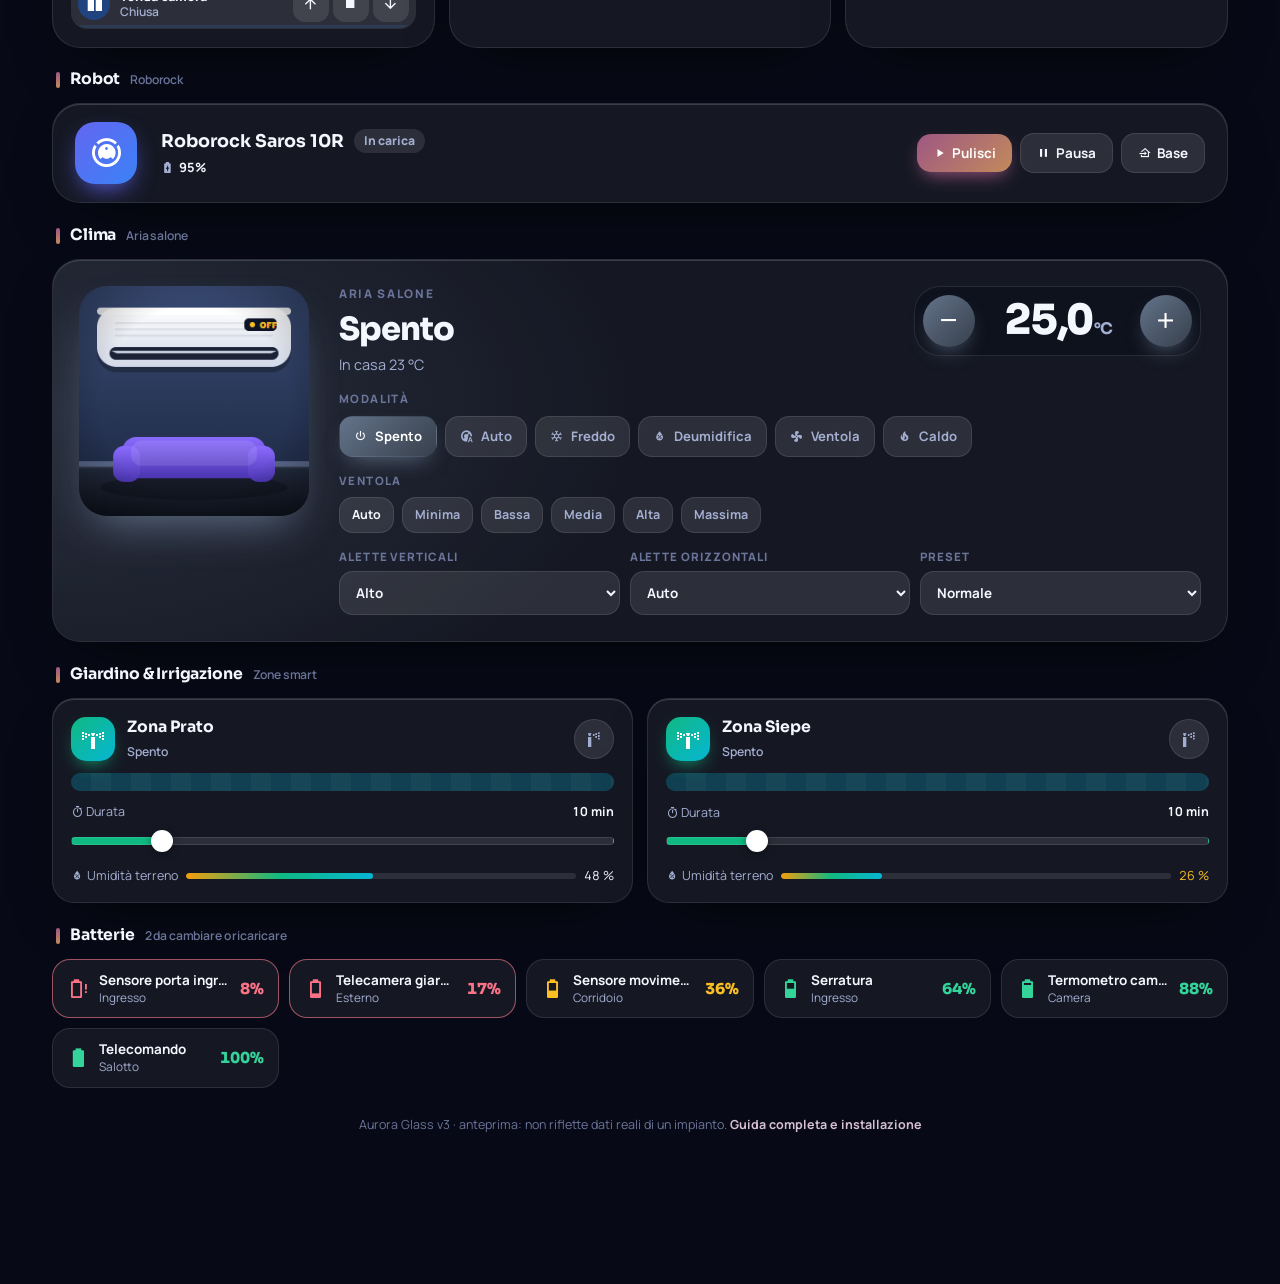
==== commit 1d8d0a97: "3.9.1: niente sfarfallio sul telefono Segnalazione di Luca il 27/11 (telefono a 120 Hz, app di Home " ====
--- a/src/index.html
+++ b/src/index.html
@@ -193,8 +193,9 @@
 .eyebrow { margin: 0; font-size: .74rem; font-weight: 800; letter-spacing: .14em; text-transform: uppercase; color: var(--faint); }
 .greet { margin: 2px 0 0; font-family: var(--font-display); font-weight: 600; font-size: clamp(1.1rem, 2.2vw, 1.5rem); letter-spacing: -.02em; }
 .clock { font-family: var(--font-display); font-weight: 800; line-height: 1; letter-spacing: -.05em; font-variant-numeric: tabular-nums; font-size: clamp(3.6rem, 9vw, 6.6rem); margin: 4px 0 8px; background: linear-gradient(110deg, var(--text) 10%, var(--acc-text) 55%, var(--a2) 100%); -webkit-background-clip: text; background-clip: text; color: transparent; -webkit-text-fill-color: transparent; filter: drop-shadow(0 6px 24px color-mix(in srgb, var(--a1) 35%, transparent)); }
-.clock .colon { animation: blink 1s steps(1) infinite; }
-@keyframes blink { 50% { opacity: .25; } }
+/* 3.9.1 · i due punti restano fermi: il lampeggio non si vedeva in Chrome (il testo con la sfumatura ignora l'opacità dei figli)
+   e teneva un'animazione sempre accesa dentro l'orologio con l'ombra. Le cifre cambiano una volta al minuto (aurora-app.js) */
+.clock .colon { display: inline; }
 .hero-chips { display: flex; flex-wrap: wrap; gap: 8px; margin-top: 4px; }
 .chip { display: inline-flex; align-items: center; gap: 8px; padding: 8px 14px 8px 10px; border-radius: 99px; font-size: .82rem; font-weight: 600; color: var(--dim); background: color-mix(in srgb, var(--bg) 45%, transparent); border: 1px solid var(--border); backdrop-filter: blur(8px); }
 .chip i { font-size: 1.1rem; color: var(--acc-text); }
@@ -898,6 +899,21 @@
   .days { gap: 3px; } .day .d-v { display: none; }
   .slots { grid-template-columns: 1fr 1fr; }
   .shield { width: 104px; height: 104px; }
+}
+/* 3.9.1 · telefoni: meno lavoro per la scheda video. Su schermi densi a 120 Hz le sfocature una dentro l'altra, la grana
+   in sovrimpressione e le macchie di colore sempre in moto obbligavano a rifare tutte le sfocature a ogni fotogramma.
+   Le schede restano di vetro; spariscono solo le sfocature doppie (elementi piccoli dentro una scheda già sfocata, con uno
+   sfondo un po' più pieno al loro posto), la grana e il moto lentissimo delle macchie (i colori seguono sempre l'ora). */
+@media (max-width: 720px) {
+  .orb .sw, .orb .o-col, .chip, .w-fc-chip, .hero-tag, .w-ai-summary { -webkit-backdrop-filter: none; backdrop-filter: none; }
+  .orb .sw, .orb .o-col { background: rgba(8,10,30,.7); }
+  .chip { background: color-mix(in srgb, var(--bg) 62%, transparent); }
+  .w-fc-chip { background: rgba(0,0,0,.45); }
+  .hero-tag { background: rgba(8,10,30,.6); }
+  .w-ai-summary { background: color-mix(in srgb, var(--b1) 18%, rgba(0,0,0,.55)); }
+  .grain { display: none; }
+  .bg .o1, .bg .o2, .bg .o3 { animation: none; }
+  .bg i { will-change: auto; }
 }
 /* ---- Stanze e dispositivi (stanze-dispositivi.js) ---- */
 .btn:disabled { opacity: .45; cursor: default; transform: none; }
@@ -1057,7 +1073,7 @@
         <div class="hero-body">
           <p class="eyebrow" id="date-text">Lunedì 12 ottobre</p>
           <h1 class="greet" id="greet">Buonasera, Alex</h1>
-          <div class="clock" id="clock" aria-live="off">21<span class="colon">:</span>00</div>
+          <div class="clock" id="clock" aria-live="off"><span id="clock-h">21</span><span class="colon">:</span><span id="clock-m">00</span></div>
           <div class="hero-chips">
             <span class="chip" id="chip-temp" role="button" tabindex="0" title="Apri dettagli stazione meteo" style="cursor:pointer"><i class="mdi mdi-weather-partly-cloudy" id="temp-ico"></i>Esterno <b id="temp-val">21,4 °C</b></span>
             <span class="chip" id="chip-power" role="button" tabindex="0" title="Apri i consumi" style="cursor:pointer"><i class="mdi mdi-flash bolt"></i>Consumo <b id="power-val">612 W</b><span class="pdelta" id="power-delta"></span><span class="livedot" title="Aggiornamento in tempo reale"></span></span>
